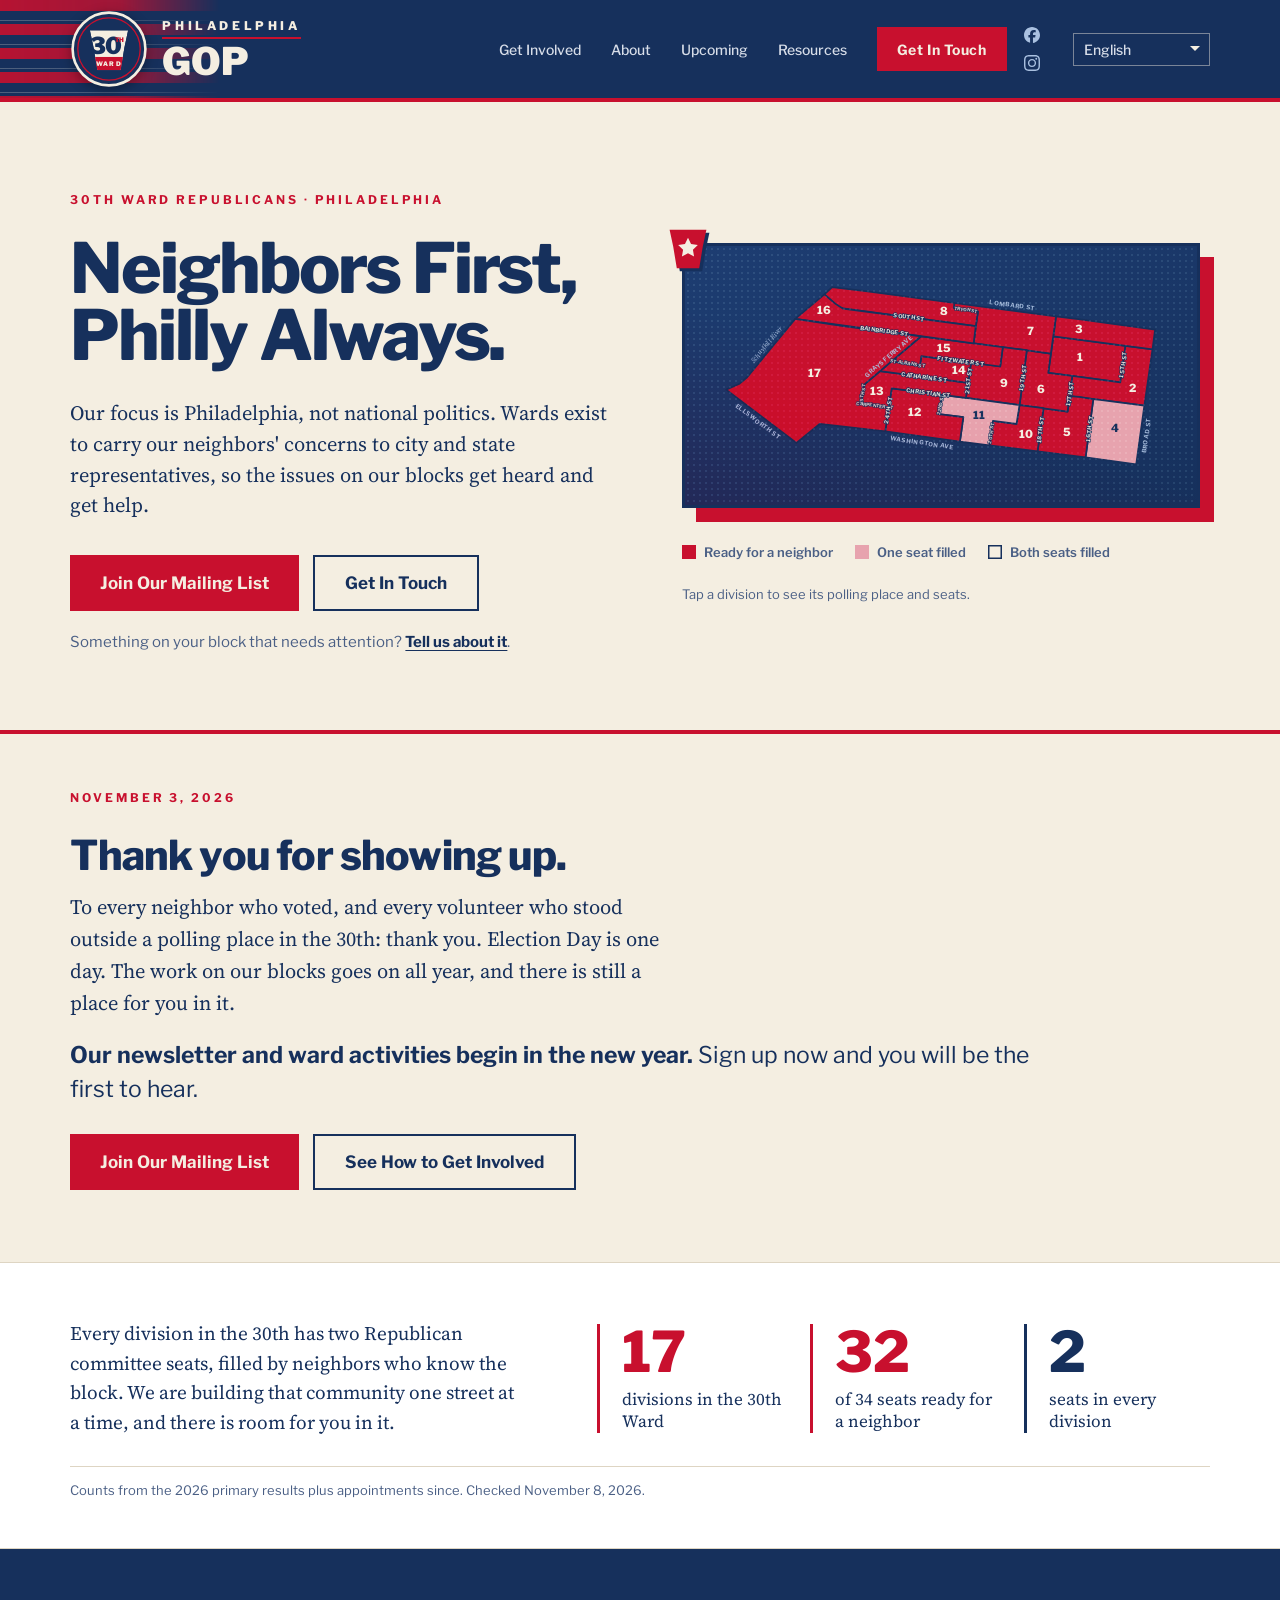
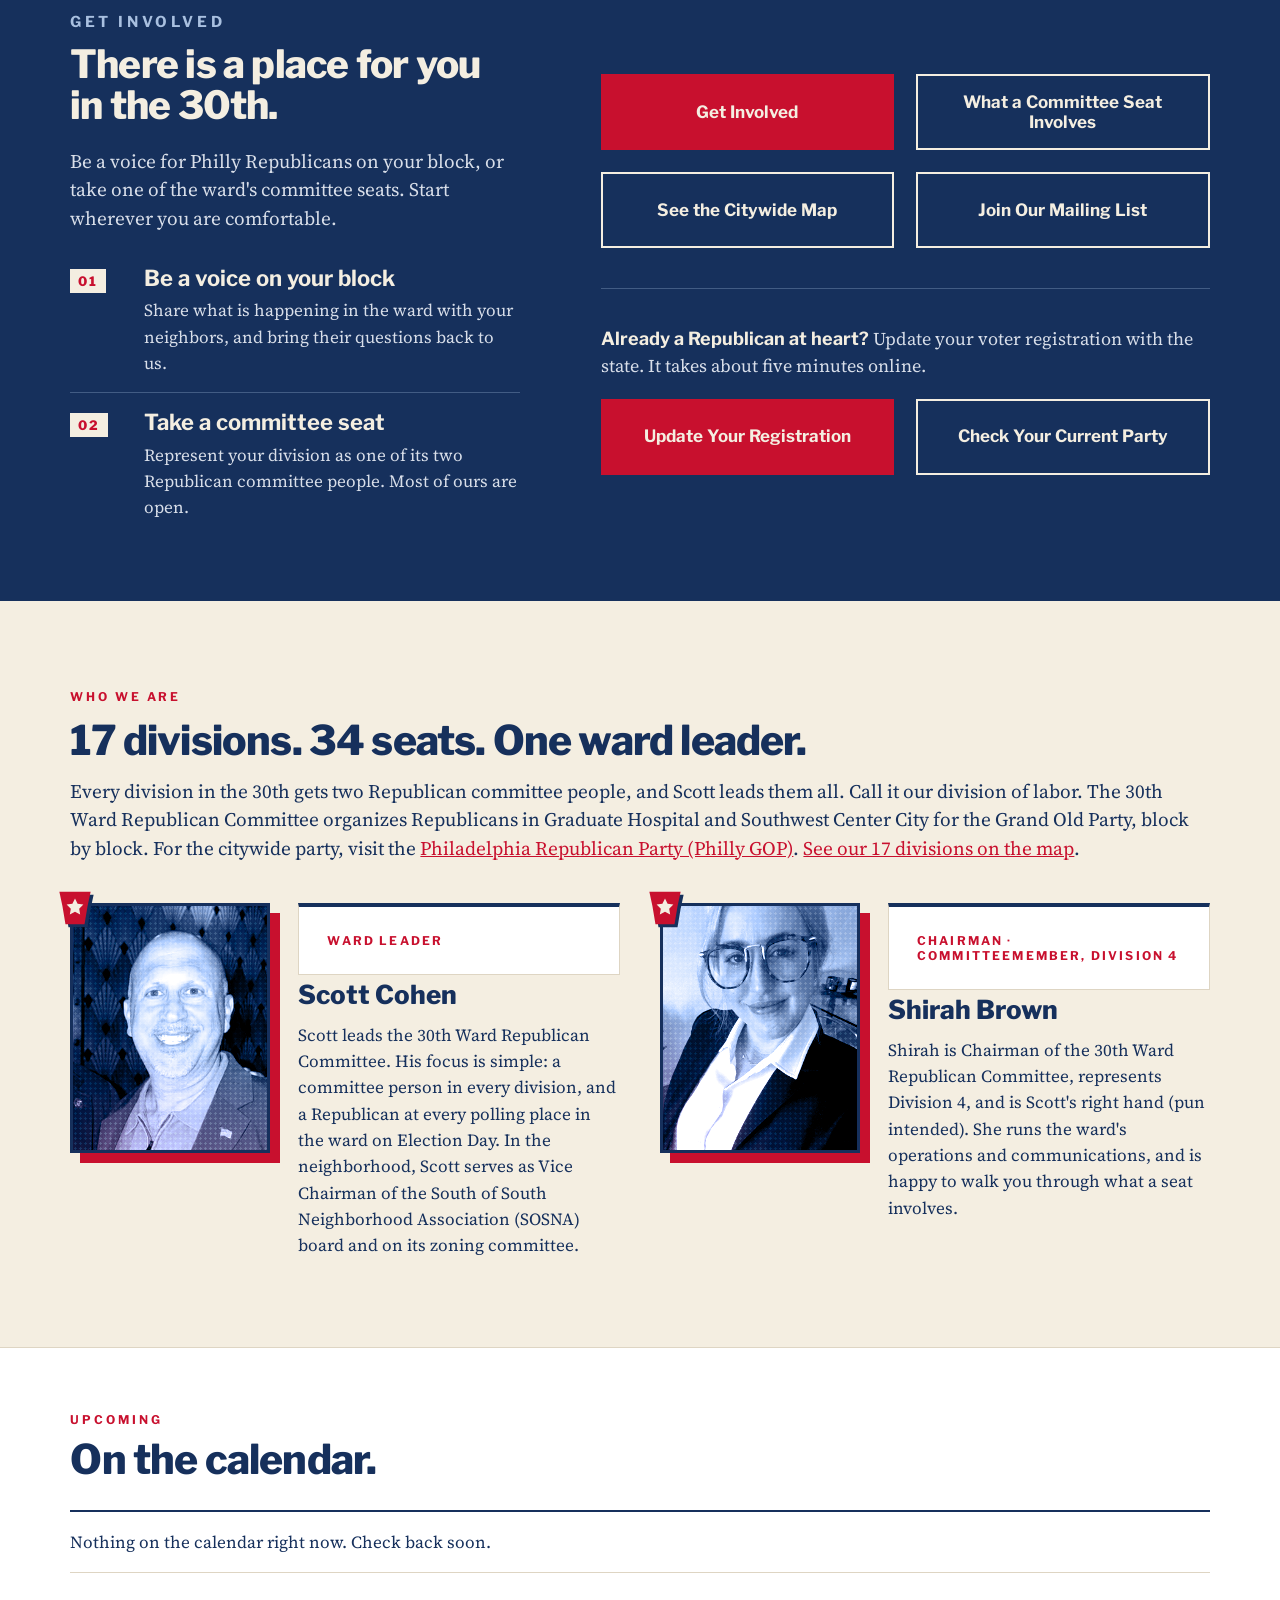
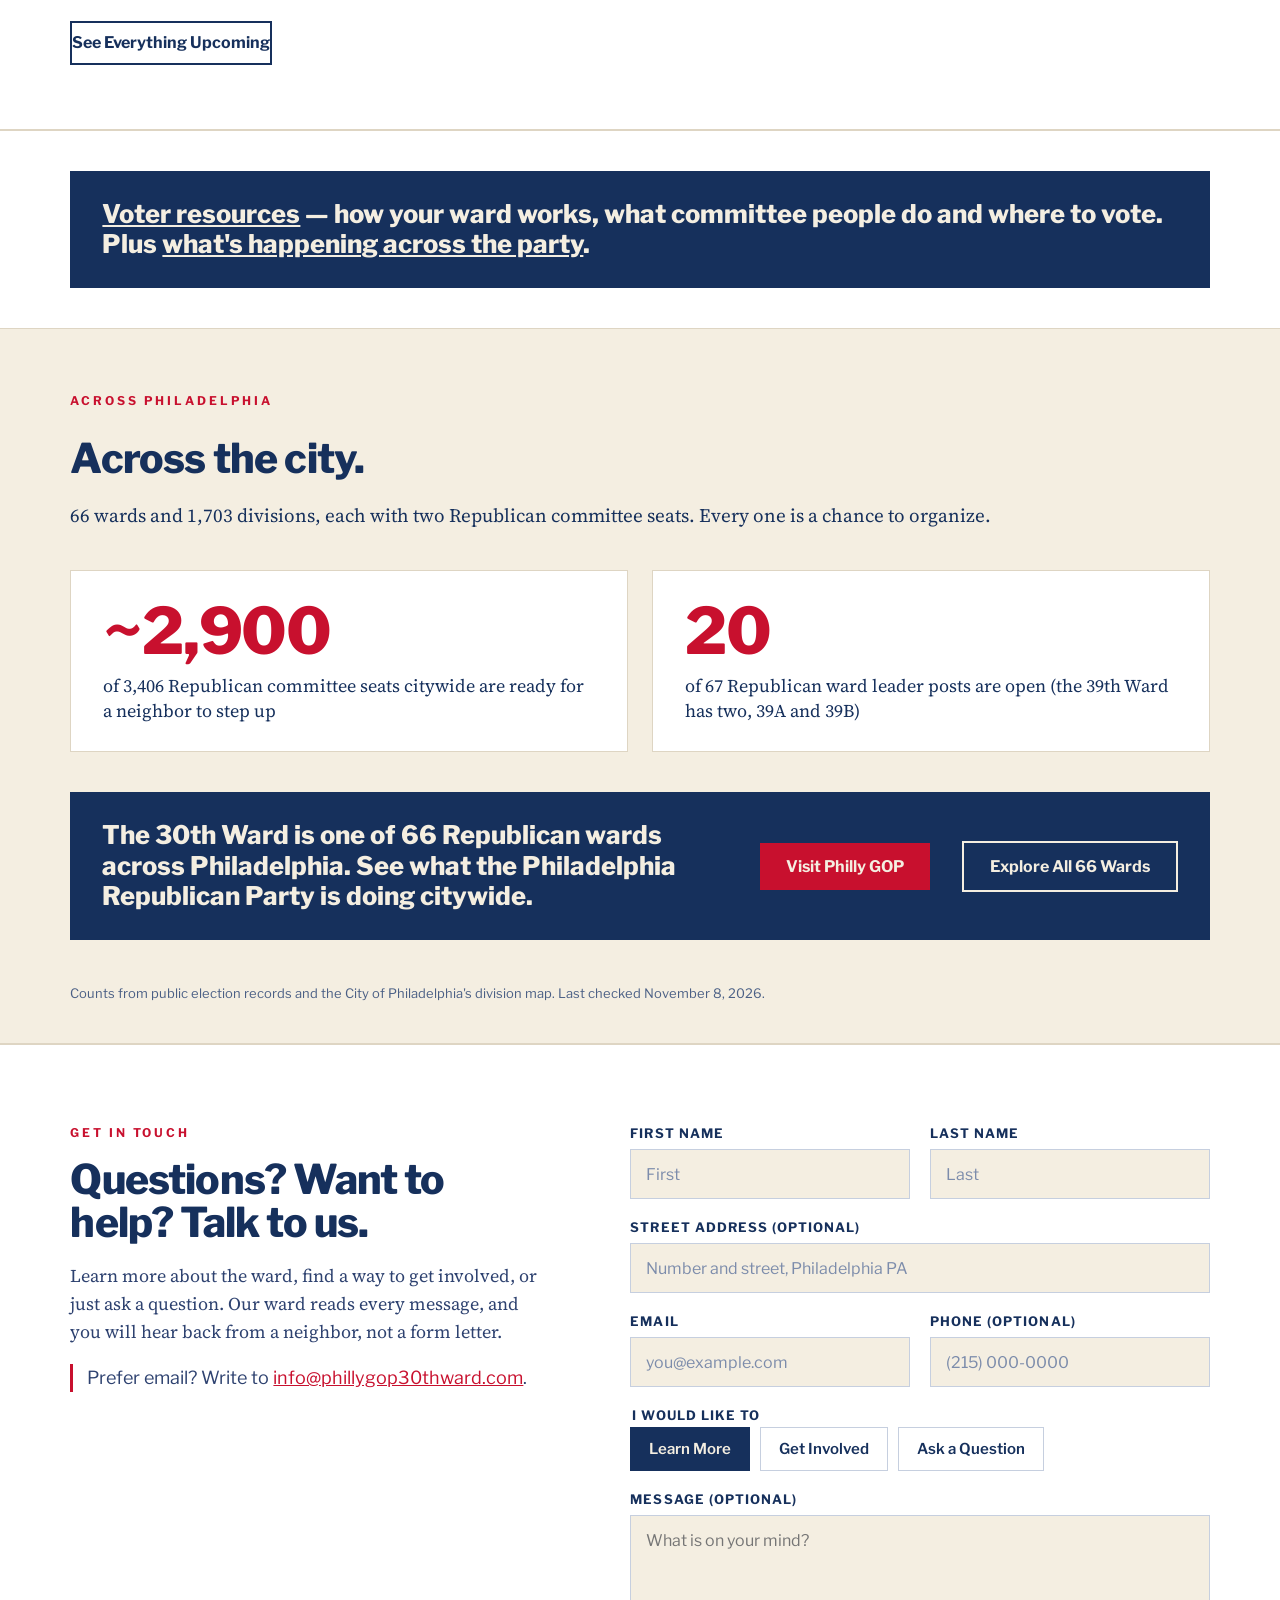
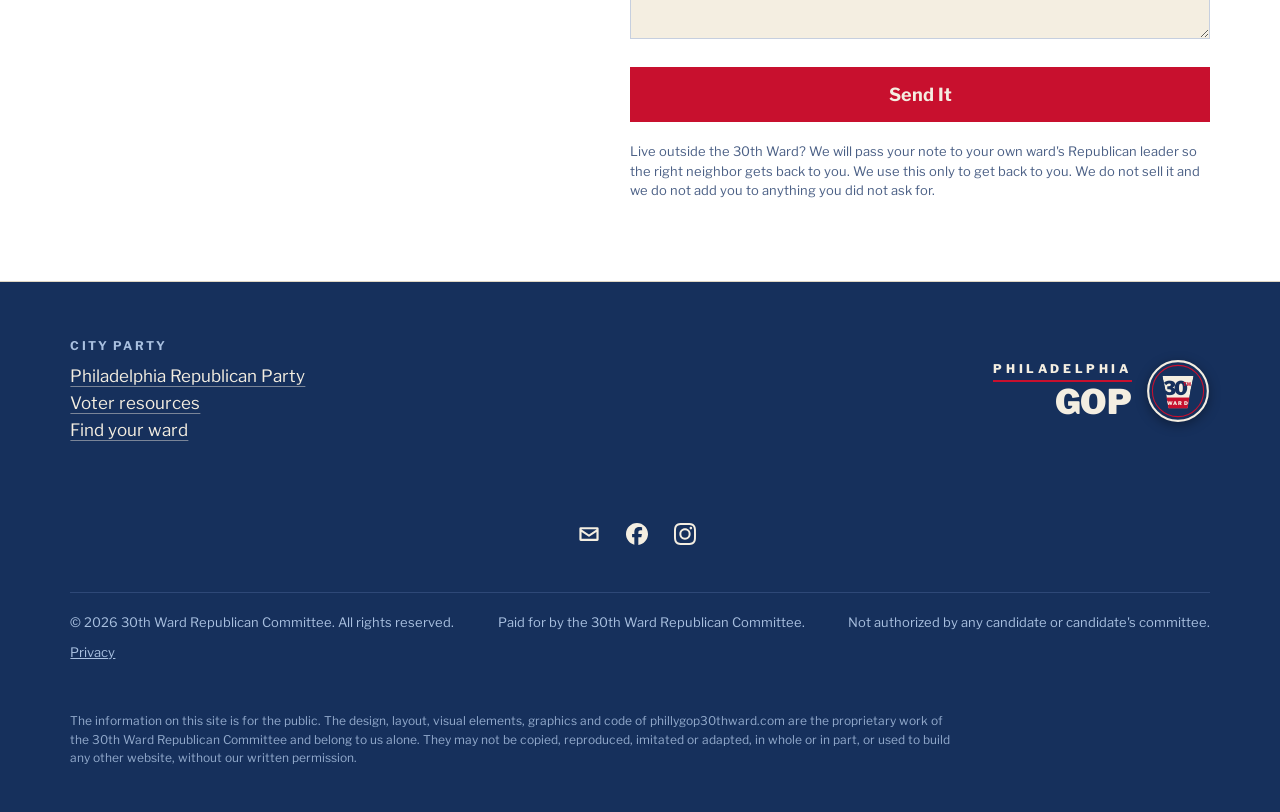
==== index.html @ b0cbfa51 "Rename Calendar to Upcoming; credit and link each event's host Co-Authored-By: Claude Opus 5.5 <nore" ====
<!doctype html>
<!--
  phillygop30thward.com
  © 2026 30th Ward Republican Committee. All rights reserved.
  The design, layout, visual elements, graphics and code of this website are proprietary.
  No license is granted to copy, reproduce, imitate, adapt or reuse them, in whole or in part, without written permission.
-->
<html lang="en">
<head>
<!-- w30 layout fvszx -->
<meta charset="utf-8">
<meta name="copyright" content="© 2026 30th Ward Republican Committee. Design, layout, visual elements and code are proprietary. All rights reserved.">
<meta name="viewport" content="width=device-width, initial-scale=1">
<title>Philly GOP 30th Ward Republicans · Philadelphia</title>
<meta name="description" content="Philly GOP 30th Ward Republicans in Graduate Hospital and Southwest Center City. Meet ward leader Scott Cohen, find your polling place, and get involved.">
<meta name="keywords" content="Philly GOP, Philadelphia GOP, 30th Ward Republicans, 30th Ward GOP, Philadelphia Republican Party, Republican City Committee, Philadelphia Republicans, Pennsylvania Republicans, Grand Old Party, Republican committeeperson, Republican ward leader, Graduate Hospital, Southwest Center City, Center City Philadelphia, South Philadelphia">
<meta property="og:type" content="website">
<meta property="og:site_name" content="30th Ward Philadelphia GOP">
<meta property="og:title" content="Philly GOP 30th Ward Republicans · Philadelphia">
<meta property="og:description" content="Philly GOP 30th Ward Republicans in Graduate Hospital and Southwest Center City. Meet ward leader Scott Cohen, find your polling place, and get involved.">
<link rel="canonical" href="https://phillygop30thward.com/">
  <meta property="og:url" content="https://phillygop30thward.com/">
<meta property="og:image" content="https://phillygop30thward.com/img/share.jpg">
<meta property="og:image:width" content="1200">
<meta property="og:image:height" content="630">
<meta property="og:image:alt" content="30th Ward Philadelphia GOP. Neighbors first. Philly always.">
<meta name="twitter:card" content="summary_large_image">
<meta name="twitter:image" content="https://phillygop30thward.com/img/share.jpg">
<link rel="icon" href="favicon.svg" type="image/svg+xml">
<link rel="preconnect" href="https://fonts.googleapis.com">
<link rel="preconnect" href="https://fonts.gstatic.com" crossorigin>
<link rel="stylesheet" href="https://fonts.googleapis.com/css2?family=Libre+Franklin:wght@400;500;600;700;800&family=Source+Serif+4:opsz,wght@8..60,400;8..60,600&display=swap">
<!--
  PLACEHOLDERS — search this file for "[" and replace each before going live:
    Seat counts and ward leader vacancies fill in from data/*.json (updated daily)
    Meetings: footer says "Coming soon"; add dates to data/events.json
    Paid-for line: confirm the committee name with Scott before relying on it
    Calendar: edit data/events.json
  FORM: sends through FormSubmit to info@phillygop30thward.com.
-->
<link rel="stylesheet" href="style.css?v=20261108g">
<script type="application/ld+json">{"@context": "https://schema.org", "@type": "WebPage", "url": "https://phillygop30thward.com/", "name": "Philly GOP 30th Ward Republicans · Philadelphia", "primaryImageOfPage": {"@type": "ImageObject", "url": "https://phillygop30thward.com/img/logo-square.jpg", "width": 1200, "height": 1200}}</script>
<script type="application/ld+json">{"@context": "https://schema.org", "identifier": "w30-r7kzx", "@type": "Organization", "name": "30th Ward Republican Committee", "alternateName": ["Philly GOP 30th Ward", "30th Ward Republicans", "30th Ward GOP", "Philadelphia 30th Ward Republicans"], "url": "https://phillygop30thward.com/", "logo": "https://phillygop30thward.com/img/sig-badge.png", "image": ["https://phillygop30thward.com/img/logo-square.jpg", "https://phillygop30thward.com/img/share.jpg"], "description": "The Republican Party's local ward committee for Philadelphia's 30th Ward, covering Graduate Hospital and Southwest Center City.", "email": "info@phillygop30thward.com", "areaServed": {"@type": "Place", "name": "30th Ward, Philadelphia, PA (Graduate Hospital and Southwest Center City)"}, "member": [{"@type": "Person", "name": "Scott Cohen", "jobTitle": "Ward Leader"}, {"@type": "Person", "name": "Shirah M. Brown", "jobTitle": "Chairman, 30th Ward Republican Committee"}]}</script>
</head>
<body data-rv="w9rtp">
<a class="skip" href="#start">Skip to contact</a>

<header>
  <div class="wrap">
    <a class="brand" href="index.html" aria-label="30th Ward Philadelphia GOP, home">
      <svg class="mark" width="78" height="78" viewBox="0 0 120 120" aria-hidden="true"><circle cx="60" cy="60" r="56" fill="#16305C" stroke="#F4EEE1" stroke-width="4"/><circle cx="60" cy="60" r="48" fill="none" stroke="#C8102E" stroke-width="2"/><g transform="translate(28 30) scale(.64)"><defs><clipPath id="ks1"><path d="M4 2h92l-9 42-9 54H22l-9-54z"/></clipPath></defs><g clip-path="url(#ks1)"><path d="M4 2h92l-9 42-9 54H22l-9-54z" fill="#F4EEE1"/><rect x="0" y="66" width="100" height="34" fill="#C8102E"/></g><text x="41" y="58" text-anchor="middle" font-family="Libre Franklin, Arial, sans-serif" font-size="56" font-weight="900" letter-spacing="-4" fill="#16305C">30</text><text x="76" y="31" text-anchor="middle" font-family="Libre Franklin, Arial, sans-serif" font-size="15" font-weight="900" fill="#C8102E">TH</text><text x="50" y="87" text-anchor="middle" font-family="Libre Franklin, Arial, sans-serif" font-size="15" font-weight="900" letter-spacing="3" fill="#F4EEE1">WARD</text></g></svg>
      <span class="wm"><small>PHILADELPHIA</small><b>GOP</b></span>
    </a>
    <nav aria-label="Main">
      <a class="nl" href="#involved">Get Involved</a>
      <a class="nl" href="#about">About</a>
      <a class="nl" href="calendar.html">Upcoming</a>
      <a class="nl" href="voting.html">Resources</a>
      <a class="btn btn-red" href="#start">Get In Touch</a>
      <span class="hd-social"><a class="so" href="https://www.facebook.com/PhillyGOP30thWard" target="_blank" rel="noopener" aria-label="Facebook"><svg viewBox="100 100 500 500" width="16" height="16" aria-hidden="true"><path fill="currentColor" d="M600 350C600 211.92 488.07 100 350 100C211.92 100 100 211.92 100 350C100 467.24 180.71 565.62 289.60 592.63L289.60 426.39L238.05 426.39L238.05 350L289.60 350L289.60 317.08C289.60 231.98 328.11 192.55 411.65 192.55C427.49 192.55 454.82 195.65 466 198.76L466 268.01C460.10 267.39 449.85 267.08 437.11 267.08C396.12 267.08 380.28 282.60 380.28 322.98L380.28 350L461.94 350L447.91 426.39L380.28 426.39L380.28 598.16C504.07 583.21 600 477.81 600 350"/></svg></a><a class="so" href="https://www.instagram.com/phillygop30thward" target="_blank" rel="noopener" aria-label="Instagram"><svg viewBox="2.5 2.5 1000 1000" width="16" height="16" aria-hidden="true"><path fill="currentColor" d="M295.42,6c-53.2,2.51-89.53,11-121.29,23.48-32.87,12.81-60.73,30-88.45,57.82S40.89,143,28.17,175.92c-12.31,31.83-20.65,68.19-23,121.42S2.3,367.68,2.56,503.46,3.42,656.26,6,709.6c2.54,53.19,11,89.51,23.48,121.28,12.83,32.87,30,60.72,57.83,88.45S143,964.09,176,976.83c31.8,12.29,68.17,20.67,121.39,23s70.35,2.87,206.09,2.61,152.83-.86,206.16-3.39S799.1,988,830.88,975.58c32.87-12.86,60.74-30,88.45-57.84S964.1,862,976.81,829.06c12.32-31.8,20.69-68.17,23-121.35,2.33-53.37,2.88-70.41,2.62-206.17s-.87-152.78-3.4-206.1-11-89.53-23.47-121.32c-12.85-32.87-30-60.7-57.82-88.45S862,40.87,829.07,28.19c-31.82-12.31-68.17-20.7-121.39-23S637.33,2.3,501.54,2.56,348.75,3.4,295.42,6m5.84,903.88c-48.75-2.12-75.22-10.22-92.86-17-23.36-9-40-19.88-57.58-37.29s-28.38-34.11-37.5-57.42c-6.85-17.64-15.1-44.08-17.38-92.83-2.48-52.69-3-68.51-3.29-202s.22-149.29,2.53-202c2.08-48.71,10.23-75.21,17-92.84,9-23.39,19.84-40,37.29-57.57s34.1-28.39,57.43-37.51c17.62-6.88,44.06-15.06,92.79-17.38,52.73-2.5,68.53-3,202-3.29s149.31.21,202.06,2.53c48.71,2.12,75.22,10.19,92.83,17,23.37,9,40,19.81,57.57,37.29s28.4,34.07,37.52,57.45c6.89,17.57,15.07,44,17.37,92.76,2.51,52.73,3.08,68.54,3.32,202s-.23,149.31-2.54,202c-2.13,48.75-10.21,75.23-17,92.89-9,23.35-19.85,40-37.31,57.56s-34.09,28.38-57.43,37.5c-17.6,6.87-44.07,15.07-92.76,17.39-52.73,2.48-68.53,3-202.05,3.29s-149.27-.25-202-2.53m407.6-674.61a60,60,0,1,0,59.88-60.1,60,60,0,0,0-59.88,60.1M245.77,503c.28,141.8,115.44,256.49,257.21,256.22S759.52,643.8,759.25,502,643.79,245.48,502,245.76,245.5,361.22,245.77,503m90.06-.18a166.67,166.67,0,1,1,167,166.34,166.65,166.65,0,0,1-167-166.34"/></svg></a></span>
      <button class="menu-btn" type="button" aria-expanded="false" aria-controls="m-panel"><span></span><span></span><span></span><b class="sr-only">Menu</b></button>
    </nav>
  </div>
  <div class="m-panel" id="m-panel" hidden><a href="#involved">Get Involved</a><a href="#about">About</a><a href="calendar.html">Upcoming</a><a href="voting.html">Resources</a><a href="block-issue.html">Report a Block Issue</a><a href="join.html">Join Our Mailing List</a><a href="https://www.facebook.com/PhillyGOP30thWard" target="_blank" rel="noopener">Facebook</a><a href="https://www.instagram.com/phillygop30thward" target="_blank" rel="noopener">Instagram</a></div>
</header>

<main id="top">
  <section class="hero">
    <div class="wrap">
      <div class="hero-copy">
        <p class="eyebrow">30th Ward Republicans · Philadelphia</p>
        <h1>Neighbors First, Philly Always.</h1>
        <p class="lede serif">Our focus is Philadelphia, not national politics. Wards exist to carry our neighbors' concerns to city and state representatives, so the issues on our blocks get heard and get help.</p>
        <div class="ctas">
          <a class="btn btn-red" href="join.html">Join Our Mailing List</a>
          <a class="btn btn-line" href="#start">Get In Touch</a>
        </div>
        <p class="hero-issue">Something on your block that needs attention? <a href="block-issue.html">Tell us about it</a>.</p>
      </div>
      <figure class="ward-map" aria-label="Map of the 30th Ward's 17 divisions, shaded by filled committee seats">
        <div class="map-frame"><span class="tag" aria-hidden="true"><svg viewBox="0 0 100 100" width="40" height="40"><path d="M4 2h92l-9 42-9 54H22l-9-54z" fill="#C8102E"/><path d="M50 22l7.6 15.4 17 2.5-12.3 12 2.9 16.9L50 60.8l-15.2 8 2.9-16.9-12.3-12 17-2.5z" fill="#F4EEE1"/></svg></span><svg viewBox="-12 -12 1024 437" role="img">
          <g class="dv f0" data-div="1"><title>Division 1</title><path d="M819,122L931,137L919,222L751,200L763,115L819,122Z"/><text x="826" y="166">1</text></g>
          <g class="dv f0" data-div="2"><title>Division 2</title><path d="M988,144L994,145L975,276L801,254L807,207L919,222L931,137L988,144Z"/><text x="947" y="238">2</text></g>
          <g class="dv f0" data-div="3"><title>Division 3</title><path d="M826,75L1000,99L994,145L763,115L769,68L826,75Z"/><text x="822" y="99">3</text></g>
          <g class="dv f1" data-div="4"><title>Division 4</title><path d="M872,263L975,276L956,413L838,397L856,261L872,263Z"/><text x="907" y="330">4</text></g>
          <g class="dv f0" data-div="5"><title>Division 5</title><path d="M823,256L856,261L838,397L726,383L740,282L796,290L801,254L823,256Z"/><text x="794" y="341">5</text></g>
          <g class="dv f0" data-div="6"><title>Division 6</title><path d="M757,155L751,200L807,207L796,290L684,275L701,147L757,155Z"/><text x="735" y="239">6</text></g>
          <g class="dv f0" data-div="7"><title>Division 7</title><path d="M561,41L769,68L757,155L577,131L587,57L531,49L532,37L561,41Z"/><text x="709" y="104">7</text></g>
          <g class="dv f0" data-div="8"><title>Division 8</title><path d="M330,10L532,37L531,49L587,57L582,91L264,48L229,17L247,0L330,10Z"/><text x="508" y="57">8</text></g>
          <g class="dv f0" data-div="9"><title>Division 9</title><path d="M701,147L684,275L559,258L571,176L639,185L645,140L701,147Z"/><text x="647" y="227">9</text></g>
          <g class="dv f0" data-div="10"><title>Division 10</title><path d="M740,282L726,383L614,369L622,312L677,319L684,275L740,282Z"/><text x="698" y="346">10</text></g>
          <g class="dv f1" data-div="11"><title>Division 11</title><path d="M559,258L684,275L677,319L622,312L614,369L545,360L553,303L496,296L500,273L503,251L559,258Z"/><text x="589" y="300">11</text></g>
          <g class="dv f0" data-div="12"><title>Division 12</title><path d="M444,243L503,251L496,296L553,303L545,360L371,336L386,236L444,243Z"/><text x="438" y="294">12</text></g>
          <g class="dv f0" data-div="13"><title>Division 13</title><path d="M391,200L564,223L559,258L386,236L379,280L315,272L321,228L359,196L391,200Z"/><text x="352" y="244">13</text></g>
          <g class="dv f0" data-div="14"><title>Division 14</title><path d="M571,176L564,223L359,196L396,163L394,174L452,183L455,161L571,176Z"/><text x="542" y="196">14</text></g>
          <g class="dv f0" data-div="15"><title>Division 15</title><path d="M452,183L394,174L396,163L454,115L645,140L639,185L455,161L452,183Z"/><text x="509" y="145">15</text></g>
          <g class="dv f0" data-div="16"><title>Division 16</title><path d="M255,39L272,50L582,91L577,131L161,74L229,17L255,39Z"/><text x="229" y="55">16</text></g>
          <g class="dv f0" data-div="17"><title>Division 17</title><path d="M273,91L454,115L321,228L315,272L379,280L371,336L218,319L164,363L0,239L30,226L49,210L161,74L273,91Z"/><text x="207" y="202">17</text></g>
          <g class="st-labels" aria-hidden="true"><text class="st minor num" x="318" y="250" transform="rotate(-82.2 318 250)">25th St</text><text class="st minor" x="347" y="276" transform="rotate(7.1 347 276)">Carpenter St</text><text class="st minor" x="423" y="178" transform="rotate(8.8 423 178)">St Albans St</text><text class="st minor num" x="500" y="274" transform="rotate(-81.2 500 274)">22nd St</text><text class="st minor" x="559" y="53" transform="rotate(8.1 559 53)">Tryon St</text><text class="st minor num" x="618" y="340" transform="rotate(-82.0 618 340)">20th St</text><text class="st outer riv" x="94" y="133" transform="rotate(-50.5 94 133)">Schuylkill River</text><text class="st outer" x="378" y="161" transform="rotate(-40.4 378 161)">Grays Ferry Ave</text><text class="st outer" x="456" y="362" transform="rotate(7.9 456 362)">Washington Ave</text><text class="st outer" x="667" y="41" transform="rotate(7.4 667 41)">Lombard St</text><text class="st outer" x="74" y="312" transform="rotate(37.1 74 312)">Ellsworth St</text><text class="st outer" x="979" y="346" transform="rotate(-82.1 979 346)">Broad St</text><text class="st" x="369" y="102" transform="rotate(7.8 369 102)">Bainbridge St</text><text class="st num" x="378" y="286" transform="rotate(-81.5 378 286)">24th St</text><text class="st" x="427" y="70" transform="rotate(7.5 427 70)">South St</text><text class="st" x="462" y="210" transform="rotate(7.5 462 210)">Catharine St</text><text class="st" x="472" y="247" transform="rotate(7.2 472 247)">Christian St</text><text class="st" x="547" y="173" transform="rotate(7.4 547 173)">Fitzwater St</text><text class="st num" x="565" y="217" transform="rotate(-81.7 565 217)">21st St</text><text class="st num" x="692" y="211" transform="rotate(-82.4 692 211)">19th St</text><text class="st num" x="733" y="332" transform="rotate(-82.1 733 332)">18th St</text><text class="st num" x="802" y="248" transform="rotate(-82.5 802 248)">17th St</text><text class="st num" x="847" y="329" transform="rotate(-82.5 847 329)">16th St</text><text class="st num" x="925" y="180" transform="rotate(-82.0 925 180)">15th St</text></g>
        </svg></div>
        <figcaption>
          <span><i class="k f0"></i>Ready for a neighbor</span>
          <span><i class="k f1"></i>One seat filled</span>
          <span><i class="k f2"></i>Both seats filled</span>
        </figcaption>
        <div class="dv-panel" id="dv-panel" hidden aria-live="polite">
          <p class="dv-hint">Division</p>
          <h3 id="dv-title"></h3>
          <p id="dv-house"></p>
          <p id="dv-poll"></p>
          <p id="dv-seats"></p>
          <div class="dv-btns"><a class="btn btn-red" id="dv-contact" href="#start">Get In Touch</a><a class="btn btn-line" id="dv-pollink" href="voting.html#polls">Polling Place</a></div>
        </div>
        <p class="dv-tip">Tap a division to see its polling place and seats.</p>
    </div>
  </section>

  <section class="thanks" id="thank-you" aria-label="Thank you">
    <div class="wrap">
      <p class="eyebrow">November 3, 2026</p>
      <h2 class="big">Thank you for showing up.</h2>
      <p class="serif thanks-copy">To every neighbor who voted, and every volunteer who stood outside a polling place in the 30th: thank you. Election Day is one day. The work on our blocks goes on all year, and there is still a place for you in it.</p>
      <p class="thanks-next"><b>Our newsletter and ward activities begin in the new year.</b> Sign up now and you will be the first to hear.</p>
      <p class="ctas"><a class="btn btn-red" href="join.html">Join Our Mailing List</a><a class="btn btn-line" href="#involved">See How to Get Involved</a></p>
    </div>
  </section>

  <section class="stand" aria-label="Where the ward stands">
    <div class="wrap">
      <p class="serif stand-copy">Every division in the 30th has two Republican committee seats, filled by neighbors who know the block. We are building that community one street at a time, and there is room for you in it.</p>
      <div class="stand-stats">
        <div class="stat"><b id="w-divs">17</b> <span>divisions in the 30th Ward</span></div>
        <div class="stat"><b id="w-open">32</b> <span>of <span id="w-seats">34</span> seats ready for a neighbor</span></div>
        <div class="stat"><b class="n">2</b> <span>seats in every division</span></div>
      </div>
      <p class="asof" id="w-asof">Counts from the 2026 primary results plus appointments since.</p>
    </div>
  </section>

  <section class="job involved" id="involved">
    <div class="wrap">
      <div class="inv-left">
        <p class="eyebrow">Get Involved</p>
        <h2 class="big">There is a place for you<br> in the 30th.</h2>
        <p class="serif job-lede">Be a voice for Philly Republicans on your block, or take one of the ward's committee seats. Start wherever you are comfortable.</p>
        <div class="three ways">
        <div>
          <span class="num">01</span>
          <h3>Be a voice on your block</h3>
          <p>Share what is happening in the ward with your neighbors, and bring their questions back to us.</p>
        </div>
        <div>
          <span class="num">02</span>
          <h3>Take a committee seat</h3>
          <p>Represent your division as one of its two Republican committee people. Most of ours are open.</p>
        </div>
      </div>
      </div>
      <div class="inv-right">
        <p class="ctas"><a class="btn btn-red" href="#start">Get Involved</a><a class="btn btn-line-light" href="committee-seat.html">What a Committee Seat Involves</a><a class="btn btn-line-light" href="wards.html">See the Citywide Map</a><a class="btn btn-line-light" href="join.html">Join Our Mailing List</a></p>
        <div class="switch">
          <p><b>Already a Republican at heart?</b> Update your voter registration with the state. It takes about five minutes online.</p>
          <p class="switch-links"><a class="btn btn-red" href="https://www.pavoterservices.pa.gov/Pages/VoterRegistrationApplication.aspx" target="_blank" rel="noopener">Update Your Registration</a><a class="btn btn-line-light" href="https://www.pavoterservices.pa.gov/pages/voterregistrationstatus.aspx" target="_blank" rel="noopener">Check Your Current Party</a></p>
        </div>
      </div>
    </div>
  </section>

  <section class="about" id="about">
    <div class="wrap">
      <div>
        <p class="eyebrow">Who we are</p>
        <h2 class="big">17 divisions. 34 seats. One ward leader.</h2>
        <p class="serif about-lede about-wide">Every division in the 30th gets two Republican committee people, and Scott leads them all. Call it our division of labor. The 30th Ward Republican Committee organizes Republicans in Graduate Hospital and Southwest Center City for the Grand Old Party, block by block. For the citywide party, visit the <a href="https://phillygop.com/" target="_blank" rel="noopener">Philadelphia Republican Party (Philly GOP)</a>. <a href="division-map.html">See our 17 divisions on the map</a>.</p>
      </div>
      <div class="people">
        <div class="person">
          <div class="portrait"><span class="tag" aria-hidden="true"><svg viewBox="0 0 100 100" width="34" height="34"><path d="M4 2h92l-9 42-9 54H22l-9-54z" fill="#C8102E"/><path d="M50 22l7.6 15.4 17 2.5-12.3 12 2.9 16.9L50 60.8l-15.2 8 2.9-16.9-12.3-12 17-2.5z" fill="#F4EEE1"/></svg></span><span class="ph"><img src="img/scott-cohen.jpg?v=3" alt="Scott Cohen, 30th Ward Republican ward leader, Philadelphia" width="640" height="800" loading="lazy"></span></div>
          <div>
            <p class="role">Ward Leader</p>
            <h3>Scott Cohen</h3>
            <p class="bio">Scott leads the 30th Ward Republican Committee. His focus is simple: a committee person in every division, and a Republican at every polling place in the ward on Election Day. In the neighborhood, Scott serves as Vice Chairman of the South of South Neighborhood Association (SOSNA) board and on its zoning committee.</p>
          </div>
        </div>
        <div class="person">
          <div class="portrait"><span class="tag" aria-hidden="true"><svg viewBox="0 0 100 100" width="34" height="34"><path d="M4 2h92l-9 42-9 54H22l-9-54z" fill="#C8102E"/><path d="M50 22l7.6 15.4 17 2.5-12.3 12 2.9 16.9L50 60.8l-15.2 8 2.9-16.9-12.3-12 17-2.5z" fill="#F4EEE1"/></svg></span><span class="ph"><img src="img/shirah-brown.jpg?v=4" alt="Shirah Brown, Chairman of the 30th Ward Republican Committee, Philadelphia" width="640" height="800" loading="lazy"></span></div>
          <div>
            <p class="role">Chairman · Committeemember, Division 4</p>
            <h3>Shirah Brown</h3>
            <p class="bio">Shirah is Chairman of the 30th Ward Republican Committee, represents Division 4, and is Scott's right hand (pun intended). She runs the ward's operations and communications, and is happy to walk you through what a seat involves.</p>
          </div>
        </div>
      </div>
    </div>
  </section>


  <section class="sec band" id="coming-up">
    <div class="wrap">
      <div>
        <p class="eyebrow">Upcoming</p>
        <h2 class="big">On the calendar.</h2>
      </div>
      <ol class="events" data-limit="3"></ol>
      <p class="cal-more-link"><a class="btn btn-line" href="calendar.html">See Everything Upcoming</a></p>
    </div>
  </section>

  <section class="sec band support-strip">
    <div class="wrap">
      <div class="callout">
        <p><a href="voting.html" style="color:var(--cream);text-decoration:underline">Voter resources</a> — how your ward works, what committee people do and where to vote. Plus <a href="calendar.html" style="color:var(--cream);text-decoration:underline">what's happening across the party</a>.</p>
      </div>
    </div>
  </section>

  <section class="city" id="city">
    <div class="wrap">
      <div class="city-head">
        <p class="eyebrow">Across Philadelphia</p>
        <h2 class="big">Across the city.</h2>
        <p class="serif city-lede">66 wards and 1,703 divisions, each with two Republican committee seats. Every one is a chance to organize.</p>
      </div>
      <div class="city-stats">
        <div class="cstat"><b id="c-open">~2,900</b><span>of <span id="c-seats">3,406</span> Republican committee seats citywide are ready for a neighbor to step up</span></div>
        <div class="cstat"><b id="l-vac">20</b><span>of <span id="l-total">67</span> Republican ward leader posts are open (the 39th Ward has two, 39A and 39B)</span></div>
      </div>
      <div class="callout gop">
        <p>The 30th Ward is one of 66 Republican wards across Philadelphia. See what the Philadelphia Republican Party is doing citywide.</p>
        <a class="btn btn-red" href="https://phillygop.com/" target="_blank" rel="noopener" style="padding:14px 26px;font-size:16px">Visit Philly GOP</a>
        <a class="btn btn-line-light" href="wards.html" style="padding:14px 26px;font-size:16px">Explore All 66 Wards</a>
      </div>
      <p class="asof" id="c-asof">Counts from public election records and the City of Philadelphia's division map. Checked daily.</p>
    </div>
  </section>


  <section class="start" id="start">
    <div class="wrap">
      <div class="start-head">
        <p class="eyebrow">Get In Touch</p>
        <h2>Questions? Want to help? Talk to us.</h2>
        <p>Learn more about the ward, find a way to get involved, or just ask a question. Our ward reads every message, and you will hear back from a neighbor, not a form letter.</p>
        <p class="lookup">Prefer email? Write to <a href="mailto:info@phillygop30thward.com">info@phillygop30thward.com</a>.</p>
      </div>

      <!-- FormSubmit sends to info@ (which forwards to Outlook). The first message triggers a one-time activation email. -->
      <form id="signup" data-endpoint="https://formsubmit.co/ajax/info@phillygop30thward.com" novalidate>
        <div class="row">
          <label>First name<input type="text" name="first_name" placeholder="First" autocomplete="given-name" required></label>
          <label>Last name<input type="text" name="last_name" placeholder="Last" autocomplete="family-name" required></label>
        </div>
        <label>Street address (optional)<input type="text" name="address" placeholder="Number and street, Philadelphia PA" autocomplete="street-address"></label>
        <div class="row">
          <label>Email<input type="email" name="email" placeholder="you@example.com" autocomplete="email" required></label>
          <label>Phone (optional)<input type="tel" name="phone" placeholder="(215) 000-0000" autocomplete="tel"></label>
        </div>
        <fieldset>
          <legend class="legend">I would like to</legend>
          <div class="chips">
            <label class="chip"><input type="radio" name="interest" value="Learn more" checked><span>Learn More</span></label>
            <label class="chip"><input type="radio" name="interest" value="Get involved"><span>Get Involved</span></label>
            <label class="chip"><input type="radio" name="interest" value="Ask a question"><span>Ask a Question</span></label>
          </div>
        </fieldset>
        <label>Message (optional)<textarea name="message" rows="4" placeholder="What is on your mind?"></textarea></label>
        <input class="hp" type="text" name="_honey" tabindex="-1" autocomplete="off" aria-hidden="true">
        <input type="hidden" name="_subject" value="Get in Touch: phillygop30thward.com">
        <input type="hidden" name="_template" value="table">
        <input type="hidden" name="_captcha" value="false">
        <button class="btn btn-red" type="submit">Send It</button>
        <div class="status" id="status" role="status" aria-live="polite"></div>
        <p class="fine">Live outside the 30th Ward? We will pass your note to your own ward's Republican leader so the right neighbor gets back to you. We use this only to get back to you. We do not sell it and we do not add you to anything you did not ask for.</p>
      </form>
    </div>
  </section>

</main>

<footer id="meetings">
  <div class="wrap">
    <div class="ft">
      <a class="ft-brand" href="index.html" aria-label="30th Ward Philadelphia GOP, home">
        <svg class="mark" width="78" height="78" viewBox="0 0 120 120" aria-hidden="true"><circle cx="60" cy="60" r="56" fill="#16305C" stroke="#F4EEE1" stroke-width="4"/><circle cx="60" cy="60" r="48" fill="none" stroke="#C8102E" stroke-width="2"/><g transform="translate(28 30) scale(.64)"><defs><clipPath id="ks2"><path d="M4 2h92l-9 42-9 54H22l-9-54z"/></clipPath></defs><g clip-path="url(#ks2)"><path d="M4 2h92l-9 42-9 54H22l-9-54z" fill="#F4EEE1"/><rect x="0" y="66" width="100" height="34" fill="#C8102E"/></g><text x="41" y="58" text-anchor="middle" font-family="Libre Franklin, Arial, sans-serif" font-size="56" font-weight="900" letter-spacing="-4" fill="#16305C">30</text><text x="76" y="31" text-anchor="middle" font-family="Libre Franklin, Arial, sans-serif" font-size="15" font-weight="900" fill="#C8102E">TH</text><text x="50" y="87" text-anchor="middle" font-family="Libre Franklin, Arial, sans-serif" font-size="15" font-weight="900" letter-spacing="3" fill="#F4EEE1">WARD</text></g></svg>
      <span class="wm"><small>PHILADELPHIA</small><b>GOP</b></span>
      </a>
      <div class="ft-cols">
        <div>
          <h2>CITY PARTY</h2>
          <p><a href="https://phillygop.com/" target="_blank" rel="noopener">Philadelphia Republican Party</a><br><a href="voting.html">Voter resources</a><br><a href="wards.html">Find your ward</a></p>
        </div>
      </div>
    </div>
    <p class="ft-social"><a class="so" href="mailto:phillygop30thward@gmail.com" aria-label="Email phillygop30thward@gmail.com"><svg viewBox="0 0 24 24" width="22" height="22" aria-hidden="true"><path fill="currentColor" d="M3 4.5h18A1.5 1.5 0 0 1 22.5 6v12a1.5 1.5 0 0 1-1.5 1.5H3A1.5 1.5 0 0 1 1.5 18V6A1.5 1.5 0 0 1 3 4.5zm.9 2.4v.3L12 12.6l8.1-5.4v-.3zm16.2 2.9L12.6 14.8a1.1 1.1 0 0 1-1.2 0L3.9 9.8v7.3h16.2z"/></svg></a><a class="so" href="https://www.facebook.com/PhillyGOP30thWard" target="_blank" rel="noopener" aria-label="Facebook"><svg viewBox="100 100 500 500" width="22" height="22" aria-hidden="true"><path fill="currentColor" d="M600 350C600 211.92 488.07 100 350 100C211.92 100 100 211.92 100 350C100 467.24 180.71 565.62 289.60 592.63L289.60 426.39L238.05 426.39L238.05 350L289.60 350L289.60 317.08C289.60 231.98 328.11 192.55 411.65 192.55C427.49 192.55 454.82 195.65 466 198.76L466 268.01C460.10 267.39 449.85 267.08 437.11 267.08C396.12 267.08 380.28 282.60 380.28 322.98L380.28 350L461.94 350L447.91 426.39L380.28 426.39L380.28 598.16C504.07 583.21 600 477.81 600 350"/></svg></a><a class="so" href="https://www.instagram.com/phillygop30thward" target="_blank" rel="noopener" aria-label="Instagram"><svg viewBox="2.5 2.5 1000 1000" width="22" height="22" aria-hidden="true"><path fill="currentColor" d="M295.42,6c-53.2,2.51-89.53,11-121.29,23.48-32.87,12.81-60.73,30-88.45,57.82S40.89,143,28.17,175.92c-12.31,31.83-20.65,68.19-23,121.42S2.3,367.68,2.56,503.46,3.42,656.26,6,709.6c2.54,53.19,11,89.51,23.48,121.28,12.83,32.87,30,60.72,57.83,88.45S143,964.09,176,976.83c31.8,12.29,68.17,20.67,121.39,23s70.35,2.87,206.09,2.61,152.83-.86,206.16-3.39S799.1,988,830.88,975.58c32.87-12.86,60.74-30,88.45-57.84S964.1,862,976.81,829.06c12.32-31.8,20.69-68.17,23-121.35,2.33-53.37,2.88-70.41,2.62-206.17s-.87-152.78-3.4-206.1-11-89.53-23.47-121.32c-12.85-32.87-30-60.7-57.82-88.45S862,40.87,829.07,28.19c-31.82-12.31-68.17-20.7-121.39-23S637.33,2.3,501.54,2.56,348.75,3.4,295.42,6m5.84,903.88c-48.75-2.12-75.22-10.22-92.86-17-23.36-9-40-19.88-57.58-37.29s-28.38-34.11-37.5-57.42c-6.85-17.64-15.1-44.08-17.38-92.83-2.48-52.69-3-68.51-3.29-202s.22-149.29,2.53-202c2.08-48.71,10.23-75.21,17-92.84,9-23.39,19.84-40,37.29-57.57s34.1-28.39,57.43-37.51c17.62-6.88,44.06-15.06,92.79-17.38,52.73-2.5,68.53-3,202-3.29s149.31.21,202.06,2.53c48.71,2.12,75.22,10.19,92.83,17,23.37,9,40,19.81,57.57,37.29s28.4,34.07,37.52,57.45c6.89,17.57,15.07,44,17.37,92.76,2.51,52.73,3.08,68.54,3.32,202s-.23,149.31-2.54,202c-2.13,48.75-10.21,75.23-17,92.89-9,23.35-19.85,40-37.31,57.56s-34.09,28.38-57.43,37.5c-17.6,6.87-44.07,15.07-92.76,17.39-52.73,2.48-68.53,3-202.05,3.29s-149.27-.25-202-2.53m407.6-674.61a60,60,0,1,0,59.88-60.1,60,60,0,0,0-59.88,60.1M245.77,503c.28,141.8,115.44,256.49,257.21,256.22S759.52,643.8,759.25,502,643.79,245.48,502,245.76,245.5,361.22,245.77,503m90.06-.18a166.67,166.67,0,1,1,167,166.34,166.65,166.65,0,0,1-167-166.34"/></svg></a></p>
    <div class="legal">
      <div>© <span class="yr">2026</span> 30th Ward Republican Committee. All rights reserved.</div>
      <div>Paid for by the 30th Ward Republican Committee.</div>
      <div>Not authorized by any candidate or candidate's committee.</div>
      <div><a href="privacy.html" style="color:inherit">Privacy</a></div>
    </div>
    <p class="ip-notice">The information on this site is for the public. The design, layout, visual elements, graphics and code of phillygop30thward.com are the proprietary work of the 30th Ward Republican Committee and belong to us alone. They may not be copied, reproduced, imitated or adapted, in whole or in part, or used to build any other website, without our written permission.</p>
  </div>
</footer>

<script>
(function(){
  var fmt=function(n){return Number(n).toLocaleString('en-US');};
  var set=function(id,v){var el=document.getElementById(id); if(el) el.textContent=v;};
  var nice=function(d){return new Date(d+'T12:00:00').toLocaleDateString('en-US',{month:'long',day:'numeric',year:'numeric'});};
  var get=function(f){return fetch('data/'+f+'?v='+Date.now(),{cache:'no-store'}).then(function(r){if(!r.ok)throw 0;return r.json();});};
  get('seats.json').then(function(s){
    set('w-divs',s.ward.divisions); set('w-open',s.ward.open); set('w-seats',s.ward.seats);
    set('c-open',s.citywide.estimated?'~'+fmt(Math.round(s.citywide.open/100)*100):fmt(s.citywide.open)); set('c-seats',fmt(s.citywide.seats));
    if(s.ward.byDivision){[].forEach.call(document.querySelectorAll('.dv'),function(g){var f=s.ward.byDivision[g.getAttribute('data-div')]||0;g.setAttribute('class','dv '+(f>=2?'f2':f==1?'f1':'f0'));});}
    set('w-asof','Counts from the 2026 primary results plus appointments since. Checked '+nice(s.checked)+'.');
  }).catch(function(){});
  get('ward-leaders.json').then(function(l){
    set('l-vac',l.vacantCount); set('l-total',l.total);
        set('c-asof','Counts from public election records and the City of Philadelphia\'s division map. Last checked '+nice(l.checked)+'.');
  }).catch(function(){});
})();
(function(){
  // Routes a message to another ward's leader when we know their ward and that ward's leader has an email on file.
  // Ward comes from the street address (City of Philadelphia AIS lookup) or from a ward picked on the citywide map.
  // Anything we cannot route (30th Ward, no address, unknown ward, leader not signed up, send fails) comes to info@ as before.
  var form=document.getElementById('signup'), status=document.getElementById('status'), HOME='30', routes={}, pickedWard=null;
  try{pickedWard=sessionStorage.getItem('ward-num');sessionStorage.removeItem('ward-num');}catch(e){}
  // Leader emails come from the Committee of Seventy list (data/ward-leaders.json); data/ward-contacts.json corrects or overrides it.
  var j=function(f){return fetch('data/'+f+'?v='+Date.now(),{cache:'no-store'}).then(function(r){return r.json();}).catch(function(){return {};});};
  Promise.all([j('ward-leaders.json'),j('ward-contacts.json')]).then(function(x){
    var fix=(x[1]&&x[1].wards)||{};
    ((x[0]&&x[0].wards)||[]).forEach(function(w){
      var o=fix[w.ward]||{}, email=o.email||w.email, ep=o.endpoint||(email&&'https://formsubmit.co/ajax/'+email);
      if(w.leader&&ep&&!o.skip) routes[w.ward]={leader:(o.leader||w.leader).replace(/,?\s+(Jr|Sr)\.?$/i,' $1.'),endpoint:ep};
    });
  });
  function say(msg){status.textContent=msg;status.classList.add('show');}
  function ord(n){n=+n;var s=['th','st','nd','rd'],v=n%100;return n+(s[(v-20)%10]||s[v]||s[0]);}
  function wardFor(addr){
    if(!addr||!addr.trim()) return Promise.resolve(pickedWard);
    var ctl=window.AbortController?new AbortController():null, t=setTimeout(function(){ctl&&ctl.abort();},4000);
    return fetch('https://api.phila.gov/ais/v1/search/'+encodeURIComponent(addr.replace(/,?\s*philadelphia.*$/i,'').trim()),ctl?{signal:ctl.signal}:{})
      .then(function(r){return r.json();})
      .then(function(j){clearTimeout(t);var p=j.features&&j.features[0]&&j.features[0].properties;return p&&p.political_ward?String(+p.political_ward):pickedWard;})
      .catch(function(){clearTimeout(t);return pickedWard;});
  }
  function post(url,fd){
    return fetch(url,{method:'POST',body:fd,headers:{'Accept':'application/json'}})
      .then(function(r){return r.json().catch(function(){return {};}).then(function(j){if(!r.ok||String(j.success)==='false')throw 0;});});
  }
  function mailto(){var f=new FormData(form),b='Name: '+f.get('first_name')+' '+f.get('last_name')+'\nEmail: '+f.get('email')+(f.get('phone')?'\nPhone: '+f.get('phone'):'')+(f.get('address')?'\nAddress: '+f.get('address'):'')+'\n\n'+(f.get('message')||'');location.href='mailto:info@phillygop30thward.com?subject='+encodeURIComponent(f.get('interest')+' — 30th Ward')+'&body='+encodeURIComponent(b);say('Your email app should open with your note ready to send.');}
  form.addEventListener('submit',function(e){
    e.preventDefault();
    var bad=[].slice.call(form.querySelectorAll('[required]')).filter(function(i){return !i.value.trim()||(i.type==='email'&&!/^\S+@\S+\.\S+$/.test(i.value));});
    if(bad.length){bad[0].focus();say('Please fill in your name and a valid email.');return;}
    var url=form.getAttribute('data-endpoint');
    if(!url){mailto();return;}
    var btn=form.querySelector('button');btn.disabled=true;btn.textContent='Sending…';
    wardFor(form.address.value).then(function(ward){
      var fd=new FormData(form), r=ward&&ward!==HOME&&routes[ward], done;
      var who=(fd.get('first_name')+' '+fd.get('last_name')).trim();
      fd.set('_subject','Get in Touch: '+fd.get('interest')+' · '+who+(ward&&ward!==HOME?' · Ward '+ward:''));
      if(r&&r.endpoint){
        var rf=new FormData(form);
        rf.set('_subject','A neighbor in the '+ord(ward)+' Ward wants to connect');
        rf.set('ward',ward);
        rf.set('referred_by','Sent to you by the 30th Ward Republicans (phillygop30thward.com), using the ward leader list from the Committee of Seventy. Reply to reach this neighbor directly.');
        done=post(r.endpoint,rf).then(function(){return 'Got it. We passed your note to '+r.leader+', the Republican leader for the '+ord(ward)+' Ward, who will be in touch.';})
          .catch(function(){return post(url,fd).then(function(){return 'Got it. We will be in touch soon.';});});
      } else done=post(url,fd).then(function(){return 'Got it. We will be in touch soon.';});
      return done.then(function(msg){form.reset();pickedWard=null;say(msg);});
    }).catch(mailto).then(function(){btn.disabled=false;btn.textContent='Send It';});
  });
})();
</script>
<script>document.querySelectorAll('.yr').forEach(function(e){e.textContent=new Date().getFullYear();});</script>
<script>
(function(){
  var H182=[1,2,3,6,7,8,9,15,16], panel=document.getElementById('dv-panel'), places={}, filled={};
  fetch('data/polling.json?v='+Date.now(),{cache:'no-store'}).then(function(r){return r.json();}).then(function(p){p.places.forEach(function(x){places[+x.division]=x;});}).catch(function(){});
  fetch('data/seats.json?v='+Date.now(),{cache:'no-store'}).then(function(r){return r.json();}).then(function(s){filled=(s.ward&&s.ward.byDivision)||{};}).catch(function(){});
  function show(g){
    var n=+g.getAttribute('data-div'), f=filled[n]||0, pl=places[n];
    [].forEach.call(document.querySelectorAll('.dv.sel'),function(x){x.classList.remove('sel');}); g.classList.add('sel');
    document.getElementById('dv-title').textContent='Division '+n;
    document.getElementById('dv-house').textContent='State House: '+(H182.indexOf(n)>-1?'182nd':'186th')+' District';
    document.getElementById('dv-poll').textContent=pl?'Votes at '+pl.name+', '+pl.address:'Polling place: see voter resources';
    document.getElementById('dv-seats').textContent=f>=2?'Both committee seats filled':f==1?'1 of 2 committee seats filled, 1 ready for a neighbor':'Both committee seats ready for a neighbor';
    document.getElementById('dv-pollink').href='voting.html#div-'+n;
    document.getElementById('dv-contact').onclick=function(){var m=document.querySelector('#signup [name=message]'); if(m&&!m.value) m.value='I live in Division '+n+'.';};
    panel.hidden=false; if(window.innerWidth<1100) panel.scrollIntoView({block:'nearest',behavior:'smooth'});
  }
  [].forEach.call(document.querySelectorAll('.dv'),function(g){
    g.setAttribute('tabindex','0'); g.setAttribute('role','button'); g.setAttribute('aria-label','Division '+g.getAttribute('data-div'));
    g.addEventListener('click',function(){show(g);});
    g.addEventListener('keydown',function(e){if(e.key==='Enter'||e.key===' '){e.preventDefault();show(g);}});
  });
})();
</script>
<script>try{var wm=sessionStorage.getItem('ward-msg');if(wm){var mm=document.querySelector('#signup [name=message]');if(mm&&!mm.value)mm.value=wm;sessionStorage.removeItem('ward-msg');}}catch(e){}</script>
<script src="cal.js?v=20261108a"></script>
<script src="gc-gate.js?v=20261102b"></script>
<button class="to-top" type="button" aria-label="Back to top" hidden><svg width="20" height="20" viewBox="0 0 24 24" fill="none" stroke="currentColor" stroke-width="2.5" stroke-linecap="round" stroke-linejoin="round" aria-hidden="true"><path d="M12 19V5M5 12l7-7 7 7"/></svg></button>
<script>
(function(){
  var h=document.querySelector('header'),b=h.querySelector('.menu-btn'),p=document.getElementById('m-panel'),t=document.querySelector('.to-top');
  function close(){h.classList.remove('open');b.setAttribute('aria-expanded','false');p.hidden=true;}
  b.addEventListener('click',function(){var o=!h.classList.contains('open');h.classList.toggle('open',o);b.setAttribute('aria-expanded',o);p.hidden=!o;});
  p.addEventListener('click',function(e){if(e.target.tagName==='A')close();});
  window.addEventListener('resize',function(){if(window.innerWidth>820)close();});
  window.addEventListener('scroll',function(){t.hidden=!(window.scrollY>700&&window.innerWidth<=820);},{passive:true});
  t.addEventListener('click',function(){window.scrollTo({top:0,behavior:'smooth'});});
})();
</script>
<script src="lang.js?v=20261026a" defer></script>
</body>
</html>
---- style.css ----
:root{
    /* Wake up, Neo. Follow the white rabbit. (w30-kv5lw) */
    --hair-kv5lw:.5px;
    --navy:#16305C; --red:#C8102E; --cream:#F4EEE1;
    --caption:#4A5F85; --on-navy:#A9C0E0; --on-navy-body:#D8DEE9; --hair:#DED5C3;
    --field:#C6CFDF; --red-hover:#9A0C23;
    --sans:"Libre Franklin","Helvetica Neue",Arial,sans-serif;
    --serif:"Source Serif 4",Georgia,serif;
    --pad:clamp(20px,5.5vw,80px);
  }
  *{box-sizing:border-box}
  html{scroll-behavior:smooth}
  body{margin:0;background:var(--cream);color:var(--navy);font-family:var(--sans);-webkit-font-smoothing:antialiased}
  a{color:var(--red)} a:hover{color:var(--red-hover)}
  .wrap{max-width:1440px;margin:0 auto;padding-left:var(--pad);padding-right:var(--pad)}
  .eyebrow{font-size:12px;font-weight:700;letter-spacing:.24em;text-transform:uppercase;color:var(--red);margin:0}
  .serif{font-family:var(--serif)}
  .btn{display:inline-flex;align-items:center;justify-content:center;min-height:44px;font-family:var(--sans);font-weight:700;text-decoration:none;cursor:pointer;border:0}
  .btn-red{background:var(--red);color:var(--cream)} .btn-red:hover{background:var(--red-hover);color:var(--cream)}
  .btn-line{border:2px solid var(--navy);color:var(--navy);background:transparent} .btn-line:hover{background:var(--navy);color:var(--cream)}
  :focus-visible{outline:3px solid var(--red);outline-offset:3px}
  .skip{position:absolute;left:-999px;top:8px;background:var(--cream);padding:10px 14px;z-index:10}
  .skip:focus{left:8px}

  /* header */
  header{background:var(--navy);position:sticky;top:0;z-index:5}
  header .wrap{display:flex;align-items:center;justify-content:space-between;gap:20px;padding-top:10px;padding-bottom:10px}
  .brand{display:flex;align-items:center;gap:14px;text-decoration:none}
  .brand span{font-size:15px;font-weight:800;letter-spacing:.18em;color:var(--cream)}
  nav{display:flex;align-items:center;gap:30px}
  nav a.nl{font-size:14px;font-weight:500;color:var(--on-navy-body);text-decoration:none}
  nav a.nl:hover{color:#fff}
  nav .btn{white-space:nowrap;font-size:14px;letter-spacing:.04em;padding:12px 20px}

  /* hero */
  .hero .wrap{display:flex;gap:72px;align-items:flex-start;padding-top:clamp(56px,7vw,96px);padding-bottom:clamp(56px,6vw,88px)}
  .hero-copy{flex:1;max-width:760px;display:flex;flex-direction:column;gap:28px}
  h1{font-size:clamp(44px,5.4vw,76px);font-weight:800;line-height:.98;letter-spacing:-.03em;margin:0;text-wrap:balance}
  .lede{font-size:clamp(18px,1.6vw,22px);line-height:1.5;max-width:52ch;margin:0}
  .ctas{display:flex;flex-wrap:wrap;gap:14px;padding-top:6px}
  .ctas .btn{font-size:17px;padding:16px 30px}
  .stats{width:400px;flex-shrink:0;background:#fff;border:1px solid var(--hair);padding:34px 36px;display:flex;flex-direction:column;gap:18px}
  .stats h2{font-size:12px;font-weight:700;letter-spacing:.18em;color:var(--caption);margin:0 0 4px}
  .stat{display:flex;align-items:baseline;gap:14px;padding-bottom:18px;border-bottom:1px solid var(--hair)}
  .stat:last-child{border-bottom:0;padding-bottom:0}
  .stat b{font-size:46px;font-weight:800;color:var(--red);line-height:1;min-width:1.4em}
  .stat b.n{color:var(--navy)}
  .stat span{font-family:var(--serif);font-size:17px;line-height:1.35}

  /* ward map */
  .hero .wrap{align-items:center}
  .hero-copy{max-width:540px;flex:0 1 540px}
  .ward-map{flex:1;margin:0;min-width:0;display:flex;flex-direction:column;gap:14px}
  .ward-map svg{width:100%;height:auto;display:block;overflow:visible}
  .dv path{stroke:var(--cream);stroke-width:4;stroke-linejoin:round;transition:filter .15s}
  .dv text{font-family:var(--sans);font-size:26px;font-weight:800;text-anchor:middle;dominant-baseline:middle;pointer-events:none}
  .dv.f0 path{fill:var(--red)} .dv.f0 text{fill:var(--cream)}
  .dv.f1 path{fill:#E7A3AE} .dv.f1 text{fill:var(--navy)}
  .dv.f2 path{fill:var(--navy)} .dv.f2 text{fill:var(--cream)}
  .dv:hover path{filter:brightness(1.12)}
  .ward-map figcaption{display:flex;flex-wrap:wrap;gap:8px 22px;font-size:13px;font-weight:600;color:var(--caption)}
  .ward-map figcaption span{display:inline-flex;align-items:center;gap:8px}
  .k{display:inline-block;width:14px;height:14px}
  .k.f0{background:var(--red)} .k.f1{background:#E7A3AE} .k.f2{background:var(--navy)}

  /* where we stand */
  .stand{background:#fff;border-top:1px solid var(--hair);border-bottom:1px solid var(--hair)}
  .stand .wrap{display:grid;grid-template-columns:minmax(0,1fr) minmax(0,1.35fr);gap:24px 72px;align-items:center;padding-top:56px;padding-bottom:48px}
  .stand-copy{font-size:clamp(18px,1.5vw,21px);line-height:1.55;margin:0;max-width:46ch}
  .stand-stats{display:grid;grid-template-columns:repeat(3,minmax(0,1fr));gap:28px}
  .stand-stats .stat{flex-direction:column;gap:8px;border-bottom:0;padding:0 0 0 22px;border-left:3px solid var(--red)}
  .stand-stats .stat:last-child{border-left-color:var(--navy)}
  .stand-stats .stat b{font-size:56px}
  .stand .asof{grid-column:1/-1}
  @media (max-width:1100px){.stand .wrap{grid-template-columns:1fr}.hero-copy{flex:none;max-width:680px}}
  @media (max-width:520px){.stand-stats{grid-template-columns:1fr;gap:18px}.stand-stats .stat{flex-direction:row;align-items:baseline;gap:14px}.stand-stats .stat b{font-size:44px}.dv text{font-size:34px}}

  /* job */
  .job{background:var(--navy);color:var(--cream)}
  .job .wrap{padding-top:80px;padding-bottom:80px;display:flex;flex-direction:column;gap:44px}
  .job .eyebrow{color:var(--on-navy)}
  h2.big{font-size:clamp(32px,3.2vw,44px);font-weight:800;line-height:1.1;letter-spacing:-.02em;margin:14px 0 0;max-width:22ch}
  .three{display:grid;grid-template-columns:repeat(3,minmax(0,1fr));gap:44px}
  .three h3{font-size:24px;font-weight:700;line-height:1.2;margin:14px 0 12px}
  .three p{font-family:var(--serif);font-size:17px;line-height:1.55;color:var(--on-navy-body);margin:0}

  .asof{font-family:var(--sans);font-size:13px;line-height:1.45;color:var(--caption);margin:4px 0 0;border-top:1px solid var(--hair);padding-top:14px}
  .asof a{color:inherit}

  /* city */
  .city .wrap{padding-top:88px;padding-bottom:40px;display:flex;flex-direction:column;gap:40px;border-bottom:1px solid var(--hair)}
  .city-head{max-width:760px;display:flex;flex-direction:column;gap:14px}
  .city-lede{font-size:clamp(18px,1.6vw,21px);line-height:1.5;margin:6px 0 0}
  .city-stats{display:grid;grid-template-columns:repeat(2,minmax(0,1fr));gap:24px}
  .cstat{background:#fff;border:1px solid var(--hair);padding:28px 32px;display:flex;flex-direction:column;gap:10px}
  .cstat b{font-size:clamp(44px,5vw,64px);font-weight:800;color:var(--red);line-height:1;letter-spacing:-.02em}
  .cstat span{font-family:var(--serif);font-size:18px;line-height:1.4}
  .vacant h3{font-size:13px;font-weight:700;letter-spacing:.14em;text-transform:uppercase;color:var(--caption);margin:0 0 14px}
  .chips-list{list-style:none;margin:0;padding:0;display:flex;flex-wrap:wrap;gap:8px}
  .chips-list li{min-width:48px;text-align:center;padding:9px 12px;border:1.5px solid var(--navy);font-weight:700;font-size:15px}
  .city .asof{border-top:0;padding-top:0}

  /* questions */
  .qs .wrap{display:flex;gap:72px;align-items:flex-start;padding-top:88px;padding-bottom:88px}
  .qs-head{width:380px;flex-shrink:0}
  .qs-list{flex:1;display:flex;flex-direction:column;gap:30px}
  .q{border-top:1px solid var(--hair);padding-top:22px}
  .q:first-child{border-top:2px solid var(--navy)}
  .q h3{font-size:22px;font-weight:700;margin:0 0 10px}
  .q p{font-family:var(--serif);font-size:18px;line-height:1.55;margin:0;max-width:68ch}

  /* form */
  .start{background:#fff;border-top:1px solid var(--hair);border-bottom:1px solid var(--hair)}
  .start .wrap{display:flex;gap:80px;align-items:flex-start;padding-top:80px;padding-bottom:80px}
  .start-head{width:480px;flex-shrink:0;display:flex;flex-direction:column;gap:18px}
  .start-head h2{font-size:clamp(32px,3.2vw,44px);font-weight:800;line-height:1.05;letter-spacing:-.02em;margin:0}
  .start-head p:not(.eyebrow){font-family:var(--serif);font-size:18px;line-height:1.55;color:#2E4270;margin:0}
  .lookup{font-size:14px;line-height:1.5;color:var(--caption);border-left:3px solid var(--red);padding-left:14px;font-family:var(--sans)!important}
  form{flex:1;max-width:600px;display:flex;flex-direction:column;gap:20px}
  .row{display:grid;grid-template-columns:repeat(2,minmax(0,1fr));gap:20px}
  label,.legend{display:flex;flex-direction:column;gap:8px;font-size:13px;font-weight:700;letter-spacing:.08em;text-transform:uppercase}
  input[type=text],input[type=email],input[type=tel],textarea{font:400 16px var(--sans);color:var(--navy);background:var(--cream);border:1.5px solid var(--field);min-height:50px;padding:13px 15px;border-radius:0;width:100%;letter-spacing:0;text-transform:none}
  input::placeholder{color:#7C8CAB}
  input:focus{border-color:var(--navy);outline:none;box-shadow:0 0 0 3px rgba(22,48,92,.15)}
  fieldset{border:0;margin:0;padding:4px 0 0;display:flex;flex-direction:column;gap:10px}
  .chips{display:flex;flex-wrap:wrap;gap:10px}
  .chip input{position:absolute;opacity:0;pointer-events:none}
  .chip span{display:flex;align-items:center;min-height:44px;padding:11px 18px;border:1.5px solid var(--field);font-size:15px;font-weight:600;letter-spacing:0;text-transform:none;cursor:pointer}
  .chip input:checked+span{background:var(--navy);border-color:var(--navy);color:var(--cream)}
  .chip input:focus-visible+span{outline:3px solid var(--red);outline-offset:2px}
  form .btn{font-size:18px;padding:17px 34px;min-height:52px;margin-top:8px;width:100%}
  .fine{font-size:13px;line-height:1.5;color:var(--caption);margin:0}
  .status{font-size:15px;line-height:1.5;padding:14px 16px;border:1.5px solid var(--navy);display:none}
  .status.show{display:block}
  .hp{position:absolute;left:-5000px}

  /* footer */
  footer{background:var(--navy);color:var(--cream)}
  footer .wrap{padding-top:56px;padding-bottom:44px;display:flex;flex-direction:column;gap:36px}
  .ft{display:flex;justify-content:space-between;gap:60px;align-items:flex-start;flex-wrap:wrap}

  @media (max-width:1100px){
    .hero .wrap,.qs .wrap,.start .wrap{flex-direction:column;gap:44px}
    .stats,.qs-head,.start-head{width:100%;max-width:600px}
    form{width:100%}
  }
  @media (max-width:820px){
    nav a.nl{display:none}
    .three{grid-template-columns:1fr;gap:36px}
    .city-stats{grid-template-columns:1fr}
    .city .wrap{padding-top:60px}
    .job .wrap,.start .wrap{padding-top:60px;padding-bottom:60px}
    .qs .wrap{padding-top:60px;padding-bottom:60px}
  }
  @media (max-width:520px){
    .brand span{font-size:11px;letter-spacing:.12em}
    nav .btn{padding:10px 14px;font-size:13px}
    .row{grid-template-columns:1fr}
    .stats{padding:26px 22px}
    .ctas .btn{width:100%}
  }

  /* shared: page hero for inner pages */
  .page-hero .wrap{padding-top:clamp(48px,6vw,80px);padding-bottom:clamp(40px,5vw,64px);display:flex;flex-direction:column;gap:18px;max-width:1440px}
  .page-hero h1{font-size:clamp(40px,5vw,68px)}
  .countdown{font-family:var(--serif);font-size:clamp(18px,1.6vw,22px);margin:0}
  .countdown b{color:var(--red);font-family:var(--sans);font-weight:800}
  .band{background:#fff;border-top:1px solid var(--hair);border-bottom:1px solid var(--hair)}
  .sec .wrap{padding-top:64px;padding-bottom:64px;display:flex;flex-direction:column;gap:28px}
  .sec h2.big{margin-top:10px}
  .sec-lede{font-family:var(--serif);font-size:18px;line-height:1.55;max-width:66ch;margin:0}

  /* calendar */
  .events{list-style:none;margin:0;padding:0;display:flex;flex-direction:column;border-top:2px solid var(--navy)}
  .event{display:grid;grid-template-columns:96px minmax(0,1fr) auto;gap:20px;align-items:center;padding:18px 0;border-bottom:1px solid var(--hair)}
  .ev-date{display:flex;flex-direction:column;align-items:center;justify-content:center;border:1.5px solid var(--navy);padding:8px 4px;line-height:1}
  .ev-date .m{font-size:11px;font-weight:700;letter-spacing:.16em;color:var(--red)}
  .ev-date .d{font-size:32px;font-weight:800;margin-top:4px}
  .ev-date .w{font-size:11px;font-weight:600;letter-spacing:.1em;color:var(--caption);margin-top:4px}
  .ev-body h3{font-size:19px;font-weight:700;margin:0 0 4px;line-height:1.25}
  .ev-body p{font-family:var(--serif);font-size:16px;line-height:1.45;margin:0;color:#2E4270}
  .ev-tag{display:inline-block;font-family:var(--sans);font-size:10px;font-weight:700;letter-spacing:.14em;text-transform:uppercase;padding:3px 7px;margin-right:8px;vertical-align:2px;background:var(--navy);color:var(--cream)}
  .ev-tag.election{background:var(--red)}
  .ics{font-family:var(--sans);font-size:13px;font-weight:700;color:var(--navy);border:1.5px solid var(--navy);background:transparent;padding:10px 14px;min-height:44px;cursor:pointer;white-space:nowrap}
  .ics:hover{background:var(--navy);color:var(--cream)}
  .event.focus{background:var(--cream);box-shadow:inset 4px 0 0 var(--red);padding-left:14px;padding-right:14px}
  .today-sec .wrap{padding-top:36px;padding-bottom:36px;gap:16px}
  .today-h{font-size:clamp(26px,3vw,34px);margin:0;display:flex;flex-wrap:wrap;align-items:baseline;gap:6px 14px}
  .today-h span{font-family:var(--serif);font-size:18px;font-weight:400;color:var(--caption)}
  .ev-empty{font-family:var(--serif);font-size:17px;padding:18px 0;margin:0;border-bottom:1px solid var(--hair)}

  /* polling table */
  .polls{width:100%;border-collapse:collapse;font-size:16px}
  .polls th{text-align:left;font-size:11px;font-weight:700;letter-spacing:.16em;color:var(--caption);text-transform:uppercase;padding:0 12px 10px 0;border-bottom:2px solid var(--navy)}
  .polls td{padding:14px 12px 14px 0;border-bottom:1px solid var(--hair);vertical-align:top}
  .polls td.div{font-weight:800;font-size:20px;width:64px}
  .polls td .place{font-weight:700}
  .polls td .addr{font-family:var(--serif);color:#2E4270}
  .polls a{font-weight:700;font-size:14px;white-space:nowrap}
  .polls tr.mine td{background:rgba(200,16,46,.06)}

  /* ballot */
  .ballot{display:grid;grid-template-columns:repeat(2,minmax(0,1fr));gap:20px}
  .race{background:#fff;border:1px solid var(--hair);padding:24px 26px;display:flex;flex-direction:column;gap:8px}
  .race .office{font-size:12px;font-weight:700;letter-spacing:.16em;text-transform:uppercase;color:var(--caption)}
  .race .who{font-size:20px;font-weight:700;line-height:1.3}
  .race .note{font-family:var(--serif);font-size:16px;line-height:1.45;color:#2E4270;margin:0}
  .race.empty{border-color:var(--red);border-width:1.5px}
  .race.empty .who{color:var(--red)}
  .callout{background:var(--navy);color:var(--cream);padding:28px 32px;display:flex;flex-wrap:wrap;gap:18px 32px;align-items:center;justify-content:space-between}
  .callout p{font-size:clamp(20px,2vw,26px);font-weight:800;line-height:1.2;margin:0;max-width:40ch}

  /* links */
  .links{display:grid;grid-template-columns:repeat(3,minmax(0,1fr));gap:16px}
  .links a{display:flex;flex-direction:column;gap:6px;text-decoration:none;color:var(--navy);background:#fff;border:1px solid var(--hair);padding:20px 22px;min-height:44px}
  .links a:hover{border-color:var(--navy)}
  .links b{font-size:17px}
  .links span{font-family:var(--serif);font-size:15px;line-height:1.4;color:#2E4270}
  .links small{font-size:12px;color:var(--caption)}
  nav a.nl[aria-current=page]{color:#fff;text-decoration:underline;text-underline-offset:6px}

  @media (max-width:820px){
    .ballot,.links{grid-template-columns:1fr}
    .event{grid-template-columns:72px minmax(0,1fr)}
    .event .ics{grid-column:2;justify-self:start}
    .polls td.div{width:44px}
  }
  .sr-only{position:absolute;width:1px;height:1px;overflow:hidden;clip:rect(0 0 0 0);white-space:nowrap}

  /* about */
  .about .wrap{padding-top:88px;padding-bottom:88px;display:flex;flex-direction:column;gap:40px}
  .people{display:grid;grid-template-columns:repeat(2,minmax(0,1fr));gap:40px}
  .person{display:grid;grid-template-columns:200px minmax(0,1fr);gap:28px;align-items:start}
  .portrait{position:relative;width:200px;aspect-ratio:4/5}
  .portrait::before{content:"";position:absolute;inset:10px -10px -10px 10px;background:var(--red)}
  .portrait .ph{position:relative;display:block;width:100%;height:100%;background:linear-gradient(160deg,#1d3d72,var(--navy));border:3px solid var(--navy);isolation:isolate;overflow:hidden}
  .portrait img{position:relative;display:block;width:100%;height:100%;object-fit:cover;filter:grayscale(1) contrast(var(--pc-q5jzx,1.18)) brightness(1.08);mix-blend-mode:luminosity;transition:filter .35s,mix-blend-mode .35s}
  .portrait .ph::after{content:"";position:absolute;inset:0;pointer-events:none;background:radial-gradient(rgba(244,238,225,.55) 1px,transparent 1.4px) 0 0/var(--dot-q5jzx,5px) var(--dot-q5jzx,5px),linear-gradient(200deg,transparent 55%,rgba(200,16,46,.55));mix-blend-mode:soft-light;transition:opacity .35s}
  .portrait .tag{position:absolute;z-index:2;left:-12px;top:-12px;line-height:0;filter:drop-shadow(3px 3px 0 var(--navy))}
  .person:hover .portrait img{filter:none;mix-blend-mode:normal}
  .person:hover .portrait .ph::after{opacity:.35}
  .person .role{font-size:12px;font-weight:700;letter-spacing:.18em;text-transform:uppercase;color:var(--red);margin:0 0 6px}
  .person h3{font-size:26px;font-weight:800;margin:0 0 12px;line-height:1.1}
  .person p.bio{font-family:var(--serif);font-size:17px;line-height:1.55;margin:0}
  @media (max-width:1100px){.people{grid-template-columns:1fr;max-width:680px}}
  @media (max-width:520px){.person{grid-template-columns:1fr}.portrait{width:min(260px,80%)}}
  /* footer (readable) */
  .ft-brand{display:flex;align-items:center;gap:14px;text-decoration:none}
  .ft-brand span{font-size:15px;font-weight:800;letter-spacing:.18em;color:var(--cream)}
  .ft-cols{display:flex;gap:64px;flex-wrap:wrap}
  .ft-cols h2{font-size:12px;font-weight:700;letter-spacing:.18em;color:var(--on-navy);margin:0 0 10px}
  .ft-cols p{font-size:17px;line-height:1.6;color:var(--cream);margin:0}
  .ft-cols a{color:var(--cream);text-decoration:underline;text-decoration-color:rgba(244,238,225,.45);text-underline-offset:4px}
  .ft-cols a:hover{text-decoration-color:var(--cream)}
  .legal{border-top:1px solid #2E4877;padding-top:20px;display:flex;justify-content:space-between;gap:10px 28px;flex-wrap:wrap;font-size:13px;line-height:1.5;color:var(--on-navy)}
  @media (max-width:820px){.legal{flex-direction:column}}
  .ip-notice{margin:14px 0 0;font-size:12px;line-height:1.55;color:var(--on-navy);opacity:.85;max-width:880px}
  @media (min-width:1240px){.city-head{max-width:none}.city-lede{white-space:nowrap;font-size:19px}}
  .mark{flex-shrink:0;filter:drop-shadow(0 2px 0 rgba(0,0,0,.18))}
  .brand span{font-size:17px;letter-spacing:.16em}
  @media (max-width:520px){.mark{width:58px;height:58px}.brand span{font-size:12px;letter-spacing:.12em}}
  textarea{resize:vertical;min-height:110px;line-height:1.5}
  .about-lede{font-size:clamp(18px,1.5vw,21px);line-height:1.5;margin:14px 0 0;max-width:56ch}
  .job-lede{font-size:clamp(18px,1.5vw,21px);line-height:1.5;color:var(--on-navy-body);margin:16px 0 0;max-width:56ch}
  .ways .num{font-size:13px;font-weight:800;letter-spacing:.16em;color:var(--red);background:var(--cream);padding:4px 8px;display:inline-block}
  .seat{border-top:1px solid rgba(169,192,224,.35);padding-top:36px;display:flex;flex-direction:column;gap:24px}
  .seat-h{font-size:13px;font-weight:700;letter-spacing:.2em;text-transform:uppercase;color:var(--on-navy);margin:0}
  .three.small h4{font-size:19px;font-weight:700;line-height:1.25;margin:10px 0 8px}
  .three.small p{font-size:16px}
  .city .wrap{padding-top:64px}
  .btn-line-light{border:2px solid var(--cream);color:var(--cream);background:transparent} .btn-line-light:hover{background:var(--cream);color:var(--navy)}
  .job .three.small h4{color:var(--cream)}
  .map-frame{position:relative;margin:0 10px 10px 0}
  .map-frame::before{content:"";position:absolute;inset:14px -14px -14px 14px;background:var(--red)}
  .map-frame>svg{position:relative;background:linear-gradient(160deg,#1d3d72,var(--navy));border:3px solid var(--navy);padding:clamp(18px,3vw,36px);box-sizing:border-box}
  .map-frame::after{content:"";position:absolute;inset:3px 3px 3px 3px;pointer-events:none;background:radial-gradient(rgba(244,238,225,.35) 1px,transparent 1.4px) 0 0/var(--dot-y1nkq,6px) var(--dot-y1nkq,6px),linear-gradient(200deg,transparent 55%,rgba(200,16,46,.35));mix-blend-mode:soft-light}
  .map-frame .tag{position:absolute;z-index:2;left:-14px;top:-14px;line-height:0;filter:drop-shadow(3px 3px 0 var(--navy))}
  .map-frame .dv path{stroke:var(--navy)}
  .map-frame .dv.f2 path{fill:var(--cream)} .map-frame .dv.f2 text{fill:var(--navy)}
  .k.f2{background:var(--cream);box-shadow:inset 0 0 0 1.5px var(--navy)}
  .ward-map{gap:26px}
  /* card-style header */
  header{border-bottom:4px solid var(--red);overflow:hidden}
  header::before{content:"";position:absolute;left:0;top:0;bottom:0;width:calc(max((100vw - 1440px) / 2, 0px) + var(--pad) + 150px);pointer-events:none;
    background:repeating-linear-gradient(to bottom,var(--red) 0 11px,transparent 11px 20px,rgba(244,238,225,.28) 20px 21px,transparent 21px 24px);
    -webkit-mask-image:linear-gradient(to right,#000 0%,rgba(0,0,0,.85) 55%,transparent 100%);mask-image:linear-gradient(to right,#000 0%,rgba(0,0,0,.85) 55%,transparent 100%);opacity:.9}
  header .wrap{position:relative}
  .mark{filter:drop-shadow(0 3px 6px rgba(0,0,0,.35))}
  .wm{display:flex;flex-direction:column;align-items:flex-start;line-height:1}
  .wm small{font-size:12px;font-weight:800;letter-spacing:.3em;color:var(--cream);padding-bottom:5px;border-bottom:2px solid var(--red);margin-bottom:5px}
  .wm b{font-size:38px;font-weight:900;letter-spacing:-.01em;color:var(--cream);line-height:.9}
  .ft-brand .wm b{font-size:34px}
  @media (max-width:520px){.mark{width:58px;height:58px}.wm small{font-size:9px;letter-spacing:.22em}.wm b{font-size:28px}header::before{width:calc(var(--pad) + 110px)}}
  .involved .wrap{display:grid;grid-template-columns:minmax(0,1fr) minmax(0,1fr);gap:40px 80px;align-items:start}
  .involved .ctas{margin-top:32px;padding-top:0}
  .involved .ways{grid-template-columns:1fr;gap:0}
  .involved .ways>div{display:grid;grid-template-columns:56px 1fr;column-gap:18px;padding:22px 0;border-top:1px solid rgba(169,192,224,.3)}
  .involved .ways>div:first-child{border-top:0;padding-top:4px}
  .involved .ways .num{grid-row:1/3;align-self:start;justify-self:start;margin-top:4px}
  .involved .ways h3{margin:0 0 6px;font-size:22px}
  @media (max-width:1100px){.involved .wrap{grid-template-columns:1fr}}
  /* footer: brand on the right so it does not echo the sticky header */
  .ft{flex-direction:row-reverse;align-items:center}
  .ft-brand{flex-direction:row-reverse;text-align:right}
  .ft-brand .wm{align-items:flex-end}
  .ft-brand .mark{width:64px;height:64px}
  @media (max-width:820px){.ft{flex-direction:column-reverse;align-items:flex-start}.ft-brand{flex-direction:row;text-align:left}.ft-brand .wm{align-items:flex-start}}
  /* candidates */
  .cands{display:grid;grid-template-columns:repeat(2,minmax(0,1fr));gap:20px}
  .cand{background:#fff;border:1px solid var(--hair);border-top:5px solid var(--red);padding:24px 26px;display:flex;flex-direction:column;gap:6px}
  .cand-where{font-size:12px;font-weight:700;letter-spacing:.18em;text-transform:uppercase;color:var(--caption);margin:0}
  .cand h3{font-size:26px;font-weight:800;margin:4px 0 0;line-height:1.1}
  .cand-office{font-size:15px;font-weight:600;color:var(--red);margin:0}
  .cand-why{font-family:var(--serif);font-size:17px;line-height:1.5;margin:8px 0 12px}
  .cand-links{display:flex;flex-wrap:wrap;gap:10px;align-items:center;margin-top:auto}
  .cand-links .btn{padding:11px 20px;font-size:15px}
  .cand-site{font-size:14px;color:var(--navy);margin-left:6px}
  .support-strip .wrap{padding-top:40px;padding-bottom:40px}
  @media (max-width:820px){.cands{grid-template-columns:1fr}}
  .about-why{margin-top:10px}
  .cand-event{font-size:14px;margin:0 0 14px;padding:10px 12px;background:var(--cream);border-left:3px solid var(--red)}
  .cands:has(> .cand:only-child){grid-template-columns:minmax(0,640px)}
  .ft-seo{font-size:14px;line-height:1.55;color:var(--on-navy);margin:0;max-width:90ch}
  .about-cols{display:grid;grid-template-columns:repeat(2,minmax(0,1fr));gap:12px 56px;margin-top:14px;max-width:none}
  .about-cols .about-lede{margin:0;max-width:none}
  @media (max-width:820px){.about-cols{grid-template-columns:1fr}}
  /* clickable map */
  .dv{cursor:pointer;outline:none}
  .dv:focus-visible path,.dv.sel path{stroke:var(--cream);stroke-width:7}
  .map-frame .dv.sel path{stroke:var(--cream)}
  .dv-tip{font-size:13px;color:var(--caption);margin:0}
  .dv-panel{background:#fff;border:1px solid var(--hair);border-left:5px solid var(--red);padding:18px 20px;display:flex;flex-direction:column;gap:4px}
  .dv-panel[hidden]{display:none}
  .dv-panel .dv-hint{font-size:12px;font-weight:700;letter-spacing:.18em;text-transform:uppercase;color:var(--red);margin:0}
  .dv-panel h3{font-size:24px;font-weight:800;margin:0 0 4px}
  .dv-panel p{font-family:var(--serif);font-size:16px;line-height:1.45;margin:0}
  .dv-btns{display:flex;flex-wrap:wrap;gap:10px;margin-top:12px}
  .dv-btns .btn{padding:10px 18px;font-size:15px}
  /* grouped polling places */
  .pp-grid{display:grid;grid-template-columns:repeat(3,minmax(0,1fr));gap:14px}
  .pp{position:relative;background:#fff;border:1px solid var(--hair);padding:16px 18px;display:flex;flex-direction:column;gap:3px;scroll-margin-top:120px}
  .pp.hl{border-color:var(--red);box-shadow:0 0 0 2px var(--red)}
  .pp span[id]{position:absolute;top:0;left:0;scroll-margin-top:140px}
  .pp-divs{font-size:12px;font-weight:700;letter-spacing:.14em;text-transform:uppercase;color:var(--red);margin:0}
  .pp h3{font-size:18px;font-weight:700;margin:2px 0 0;line-height:1.25}
  .pp-addr{font-family:var(--serif);font-size:15px;margin:0 0 6px;color:var(--caption)}
  .pp a{font-size:14px;font-weight:700;color:var(--navy);margin-top:auto}
  @media (max-width:1100px){.pp-grid{grid-template-columns:repeat(2,minmax(0,1fr))}}
  @media (max-width:520px){.pp-grid{grid-template-columns:1fr}}
  .about .wrap>div:first-child{max-width:none}
  .about-wide{max-width:none;margin-top:14px}
  /* featured candidate */
  .cand-feature{flex-direction:row;gap:26px;padding:24px;grid-column:1/-1}
  .cands.cands:has(> .cand-feature:only-child){grid-template-columns:1fr}
  .cand-art{flex:0 0 220px;align-self:flex-start;display:block;background:#fff;border:1px solid var(--hair)}
  .cand-art img{display:block;width:100%;height:auto}
  .cand-body{flex:1;display:flex;flex-direction:column;gap:6px;min-width:0}
  .cand-feature .cand-event{font-size:15px;padding:16px 18px;margin:6px 0 14px;display:flex;flex-direction:column;gap:6px;align-items:flex-start}
  .cand-event p{margin:0;line-height:1.45}
  .cand-event .ev-k{font-size:12px;font-weight:800;letter-spacing:.18em;text-transform:uppercase;color:var(--red)}
  .cand-event .btn{padding:10px 20px;font-size:15px;margin-top:6px}
  @media (max-width:720px){.cand-feature{flex-direction:column}.cand-art{flex:none;width:min(240px,70%)}}
  #support .sec-lede,#support h2.big{max-width:none}
  /* let copy span the layout on desktop and tablet */
  h2.big,.lede,.stand-copy,.sec-lede,.about-lede,.job-lede,.q p,.callout p,.city-head{max-width:none}
  @media (max-width:1100px){.hero-copy{max-width:none}}
  /* phone menu + back to top */
  .menu-btn{display:none;background:transparent;border:2px solid rgba(244,238,225,.5);width:46px;height:44px;padding:0;cursor:pointer;flex-direction:column;align-items:center;justify-content:center;gap:5px}
  .menu-btn span{display:block;width:20px;height:2px;background:var(--cream);transition:transform .2s,opacity .2s}
  header.open .menu-btn span:nth-child(1){transform:translateY(7px) rotate(45deg)}
  header.open .menu-btn span:nth-child(2){opacity:0}
  header.open .menu-btn span:nth-child(3){transform:translateY(-7px) rotate(-45deg)}
  .m-panel{position:relative;display:flex;flex-direction:column;background:var(--navy);border-top:1px solid rgba(169,192,224,.25);padding:6px var(--pad) 14px}
  .m-panel[hidden]{display:none}
  .m-panel a{color:var(--cream);text-decoration:none;font-size:18px;font-weight:600;padding:14px 0;border-bottom:1px solid rgba(169,192,224,.18)}
  .m-panel a:last-child{border-bottom:0}
  .to-top{position:fixed;right:16px;bottom:18px;z-index:6;width:48px;height:48px;border-radius:50%;border:2px solid var(--cream);background:var(--red);color:var(--cream);display:flex;align-items:center;justify-content:center;box-shadow:0 4px 12px rgba(0,0,0,.25);cursor:pointer}
  .to-top[hidden]{display:none}
  @media (max-width:820px){.menu-btn{display:flex}nav{gap:10px}}
  @media (min-width:821px){.m-panel,.to-top{display:none!important}}
  @media (max-width:520px){nav .btn-red{padding:10px 12px;font-size:13px}}
  .callout p{flex:1 1 320px}
  /* citywide ward map */
  .cw{display:grid;grid-template-columns:minmax(0,1.5fr) minmax(280px,1fr);gap:40px;align-items:start}
  .cw-map{margin:0 12px 12px 0;display:flex;flex-direction:column;gap:22px}
  .cw-frame>svg{padding:clamp(12px,2vw,24px)}
  .cw-w{cursor:pointer;outline:none}
  .cw-w path{stroke:#16305C;stroke-width:2;stroke-linejoin:round;transition:filter .15s}
  .cw-w:hover path{filter:brightness(1.1)}
  .cw-w.ours path{stroke:#F4EEE1;stroke-width:5}
  .cw-w.sel path,.cw-w:focus-visible path{stroke:#F4EEE1;stroke-width:6}
  .cw-w text{font-family:var(--sans);font-size:15px;font-weight:800;text-anchor:middle;dominant-baseline:middle;pointer-events:none}
  .cw-dot{fill:#16305C;stroke:#F4EEE1;stroke-width:2;pointer-events:none}
  .cw-key{display:flex;flex-wrap:wrap;gap:8px 18px;font-size:13px;font-weight:600;color:var(--caption)}
  .cw-key span{display:inline-flex;align-items:center;gap:8px}
  .cw-key .k{box-shadow:inset 0 0 0 1px rgba(22,48,92,.35)}
  .cw-key .k.dot{border-radius:50%;background:var(--navy);box-shadow:0 0 0 2px var(--cream),0 0 0 3px rgba(22,48,92,.35);width:11px;height:11px}
  .cw-side{display:flex;flex-direction:column;gap:22px;position:sticky;top:130px}
  .cw-totals{display:grid;grid-template-columns:repeat(3,minmax(0,1fr));gap:14px}
  .cw-totals div{border-left:3px solid var(--red);padding-left:12px;display:flex;flex-direction:column;gap:4px}
  .cw-totals b{font-size:28px;font-weight:800;color:var(--navy);line-height:1}
  .cw-totals span{font-family:var(--serif);font-size:14px;line-height:1.35}
  .cw-ours{display:flex;flex-direction:column;gap:10px;align-items:flex-start}
  .cw-ours p{margin:0;font-family:var(--serif);font-size:15px;color:var(--caption)}
  .cw-ours .btn{padding:10px 18px;font-size:15px}
  @media (max-width:1100px){.cw{grid-template-columns:1fr}.cw-side{position:static}}
  @media (max-width:520px){.cw-totals{grid-template-columns:1fr}.cw-w text{font-size:20px}}

  /* hero link to the block issue form */
  .hero-issue{margin:-8px 0 0;font-size:15px;line-height:1.5;color:var(--caption)}
  .hero-issue a{color:var(--navy);font-weight:700;text-decoration:underline;text-underline-offset:3px}
  .hero-issue a:hover{color:var(--red)}

  /* registration call-to-action in Get Involved */
  .switch{margin-top:32px;padding:22px 0 0;border-top:1px solid rgba(169,192,224,.3);display:flex;flex-direction:column;gap:16px}
  .switch p{margin:0;font-family:var(--serif);font-size:18px;line-height:1.5;color:var(--on-navy-body)}
  .switch b{font-family:var(--sans);color:var(--cream)}
  .switch-links{display:flex;flex-wrap:wrap;align-items:center;gap:14px 24px}
  .switch-links a:not(.btn){font-family:var(--sans);font-size:15px;font-weight:600;color:var(--on-navy);text-decoration:underline;text-underline-offset:3px}
  .switch-links a:not(.btn):hover{color:var(--cream)}

  /* block issue form */
  .block-issue{background:var(--cream);border-top:0}
  .join-list{background:var(--cream)}
  .join-list input[type=text],.join-list input[type=email]{background:#fff}
  .join-list form{align-self:center}
  .block-issue input[type=text],.block-issue input[type=email],.block-issue input[type=tel],.block-issue textarea{background:#fff}
  .check{flex-direction:row;align-items:flex-start;gap:12px;font-size:16px;font-weight:600;letter-spacing:0;text-transform:none;line-height:1.4;cursor:pointer}
  .check input{flex-shrink:0;width:22px;height:22px;margin:0;accent-color:var(--navy);cursor:pointer}
  .check input:focus-visible{outline:3px solid var(--red);outline-offset:2px}
  .switch-links .btn{padding:14px 26px;font-size:16px}
  .disclose{font-size:14px;line-height:1.55;color:var(--navy);background:#fff;border:1px solid var(--hair);border-left:3px solid var(--navy);padding:14px 18px;margin:22px 0 8px;max-width:760px}
  .disclose b{font-weight:700}

  /* full calendar page */
  .cal-bar{display:flex;flex-wrap:wrap;justify-content:space-between;align-items:center;gap:16px 24px}
  .cal-filters,.cal-tools{display:flex;flex-wrap:wrap;gap:10px;align-items:center}
  .cal-chip{display:inline-flex;align-items:center;gap:9px;min-height:44px;padding:10px 16px;font:600 15px var(--sans);color:var(--navy);background:#fff;border:1.5px solid var(--field);cursor:pointer}
  .cal-chip b{font-weight:700;color:var(--caption);font-size:13px}
  .cal-chip[aria-pressed="true"]{border-color:var(--navy)}
  .cal-chip[aria-pressed="false"]{color:var(--caption);background:transparent;text-decoration:line-through}
  .cal-chip[aria-pressed="false"] .sw{opacity:.35}
  .sw{display:inline-block;width:12px;height:12px;flex-shrink:0}
  .c-election{background:var(--red);color:var(--cream)}
  .c-ward{background:var(--navy);color:var(--cream)}
  .c-around{background:var(--cream);color:var(--navy);box-shadow:inset 0 0 0 1.5px var(--caption)}
  .cal-views{display:inline-flex;border:1.5px solid var(--navy)}
  .cal-views button{min-height:41px;padding:8px 18px;font:700 14px var(--sans);color:var(--navy);background:transparent;border:0;cursor:pointer}
  .cal-views button[aria-pressed="true"]{background:var(--navy);color:var(--cream)}
  .cal-all{padding:10px 18px;font-size:14px}
  .cal-head{display:flex;align-items:center;gap:12px;margin-bottom:14px}
  .cal-head h2{font-size:clamp(24px,2.4vw,32px);font-weight:800;letter-spacing:-.01em;margin:0;min-width:9.5ch}
  .cal-nav{width:44px;height:44px;display:inline-flex;align-items:center;justify-content:center;border:1.5px solid var(--navy);background:transparent;color:var(--navy);cursor:pointer}
  .cal-nav:hover:not(:disabled){background:var(--navy);color:var(--cream)}
  .cal-nav:disabled{opacity:.3;cursor:default}
  .cal-today{margin-left:auto;font:700 14px var(--sans);color:var(--navy);background:none;border:0;text-decoration:underline;text-underline-offset:3px;cursor:pointer;min-height:44px}
  .cal-grid{display:grid;grid-template-columns:repeat(7,minmax(0,1fr));border-top:2px solid var(--navy);border-left:1px solid var(--hair)}
  .cal-wd{font-size:11px;font-weight:700;letter-spacing:.14em;text-transform:uppercase;color:var(--caption);padding:10px 8px;border-right:1px solid var(--hair);border-bottom:1px solid var(--hair)}
  .cal-cell{min-height:112px;padding:8px;display:flex;flex-direction:column;gap:4px;align-items:stretch;text-align:left;font:inherit;color:var(--navy);background:#fff;border:0;border-right:1px solid var(--hair);border-bottom:1px solid var(--hair);min-width:0}
  .cal-cell.blank{background:transparent}
  .cal-cell.past{background:#FBF8F2}
  .cal-cell.past .cal-n,.cal-cell.past .cal-ev{opacity:.55}
  button.cal-cell{cursor:pointer}
  button.cal-cell:hover{box-shadow:inset 0 0 0 2px var(--caption)}
  .cal-cell.sel{box-shadow:inset 0 0 0 3px var(--navy)}
  .cal-cell:focus-visible{outline:3px solid var(--red);outline-offset:-3px}
  .cal-n{font-size:14px;font-weight:700;line-height:1}
  .cal-cell.today .cal-n{display:inline-flex;align-self:flex-start;align-items:center;justify-content:center;min-width:24px;height:24px;margin:-4px 0 0 -4px;background:var(--red);color:var(--cream)}
  .cal-ev{display:block;font-size:12px;font-weight:600;line-height:1.25;padding:3px 6px;min-width:0}
  .cal-ev span{display:block;overflow:hidden;text-overflow:ellipsis;white-space:nowrap}
  .cal-more{font-size:12px;font-weight:700;color:var(--caption)}
  .cal-day{margin-top:28px}
  .cal-day h3{font-size:22px;font-weight:800;margin:0 0 14px}
  .cal-pop{border:0;border-radius:6px;padding:28px 24px 20px;width:min(640px,calc(100vw - 32px));max-height:calc(100vh - 48px);overflow:auto;background:var(--cream);color:var(--navy);box-shadow:0 18px 50px rgba(22,48,92,.35)}
  .cal-pop::backdrop{background:rgba(22,48,92,.55)}
  .cal-pop h3{font-size:22px;font-weight:800;margin:0 36px 14px 0}
  .cal-pop .events{margin:0}
  .cal-pop-x{position:absolute;top:10px;right:12px;width:44px;height:44px;border:0;background:none;font-size:30px;line-height:1;color:var(--navy);cursor:pointer}
  .cal-cell.has{cursor:pointer}
  .cal-past{margin-bottom:14px}
  @media (max-width:820px){
    .cal-bar{flex-direction:column;align-items:stretch}
    .cal-tools{justify-content:space-between}
    .cal-cell{min-height:64px;padding:6px 4px;align-items:center}
    .cal-cell.today .cal-n{margin:-2px 0 0}
    .cal-ev{width:8px;height:8px;padding:0;border-radius:50%;flex:none}
    .cal-ev span{display:none}
    .cal-cell.has{flex-direction:column}
    .cal-cell.has .cal-n{margin-bottom:2px}
    .cal-more{font-size:10px}
    .cal-wd{padding:8px 0;text-align:center;letter-spacing:.06em}
  }
  @media (max-width:820px){.cal-cell.has{display:grid;grid-template-columns:repeat(3,8px);justify-content:center;align-content:start;gap:4px}.cal-cell.has .cal-n{grid-column:1/-1;justify-self:center}.cal-cell.has .cal-more{grid-column:1/-1;justify-self:center}}
  .cal-more-link{margin:20px 0 0}
  /* social links */
  a.so{display:inline-flex;align-items:center;color:var(--on-navy);line-height:0;text-decoration:none}
  a.so:hover{color:var(--cream)}
  .hd-social{display:flex;flex-direction:column;gap:6px;margin-left:-16px}
  .hd-social a.so{width:22px;height:22px;justify-content:center}
  .ft-social{display:flex;justify-content:center;gap:20px;margin:32px 0 0}
  .ft-social a.so{color:var(--cream);text-decoration:none;min-height:44px;min-width:28px}
  .ft-social a.so:hover{color:var(--on-navy)}
  .ft{gap:40px} .ft-cols{gap:44px}
  @media (max-width:820px){.hd-social{display:none}}

/* Street names on the homepage ward map */
.map-frame .st-labels{pointer-events:none}
.map-frame .st{font-family:'Libre Franklin',sans-serif;font-weight:700;font-size:13px;letter-spacing:.06em;text-transform:uppercase;text-anchor:middle;dominant-baseline:central;fill:var(--cream);stroke:var(--navy);stroke-width:3.5px;stroke-linejoin:round;paint-order:stroke;opacity:.92}
.map-frame .st.minor{font-size:10.5px;opacity:.8}
.map-frame .st.outer{font-size:14px;fill:#A9C0E0;stroke:none}
.map-frame .st.riv{font-family:'Source Serif 4',serif;font-style:italic;text-transform:none;letter-spacing:0;font-weight:400;font-size:16px}
@media (max-width:640px){.map-frame .st.minor,.map-frame .st.num{display:none}.map-frame .st{font-size:16px}.map-frame .st.outer{font-size:17px}}

/* Get Involved: text and three ways on the left, all buttons on the right */
.involved.job .wrap{padding-top:64px;padding-bottom:64px;display:grid;grid-template-columns:minmax(0,1.1fr) minmax(0,1fr);gap:40px 72px;align-items:start}
.involved .inv-left{container-type:inline-size}
.involved .inv-left .eyebrow{font-size:15px}
#involved .inv-left h2.big{white-space:nowrap;max-width:none;line-height:1.05;font-size:min(58px,calc(100cqi / 11.6))}
.involved .inv-left .job-lede{margin-top:20px}
.involved .inv-left .ways{margin-top:28px}
.involved .ways>div{padding:16px 0}
.involved .inv-right{align-self:center;display:flex;flex-direction:column;gap:28px}
.involved .ctas,.involved .switch-links{display:grid;grid-template-columns:repeat(2,minmax(0,1fr));grid-auto-rows:1fr;gap:14px;margin:0;padding:0}
.involved .ctas .btn,.involved .switch-links .btn{width:100%;min-height:76px;padding:12px 20px;font-size:17px;box-sizing:border-box;text-align:center}
.involved .switch{margin:0;padding-top:24px;border-top:1px solid rgba(169,192,224,.3);gap:14px}
.involved .switch p{margin:0}
@media (max-width:1100px){.involved.job .wrap{grid-template-columns:1fr}.involved .inv-right{align-self:auto}}
@media (max-width:640px){.involved .ctas,.involved .switch-links{grid-template-columns:1fr}.involved .ctas .btn,.involved .switch-links .btn{min-height:58px}}
/* Get Involved: more breathing room between buttons */
.involved .ctas,.involved .switch-links{gap:22px}
.involved .inv-right{gap:40px}
.involved .switch{padding-top:36px;gap:20px}
/* Get Involved: narrower left column, wider button column */
@media (min-width:1101px){.involved.job .wrap{grid-template-columns:minmax(0,.85fr) minmax(0,1.15fr);column-gap:80px}}
/* Jump links land below the sticky header instead of under it */
html{scroll-padding-top:102px}
@media (max-width:640px){html{scroll-padding-top:82px}}

/* ---- Citywide ward map: geography, zoom, search, directory (wards.html) ---- */
.cw-find{display:flex;flex-direction:column;gap:8px;margin:0 0 28px;max-width:640px}
.cw-find label{font-size:12px;font-weight:700;letter-spacing:.18em;text-transform:uppercase;color:var(--red)}
.cw-find-row{display:flex;gap:10px}
.cw-find-row input{flex:1;min-width:0}
.cw-find-row .btn{padding:0 24px;font-size:16px;min-height:50px}
.cw-find-note{margin:0;font-family:var(--serif);font-size:15px;line-height:1.45;color:var(--caption)}
.cw-find-note.err{color:var(--red)}
.cw-layers{display:flex;flex-wrap:wrap;gap:8px;margin:0 12px 0 0}
.cw-chip{position:relative;cursor:pointer}
.cw-chip input{position:absolute;opacity:0;width:1px;height:1px}
.cw-chip span{display:inline-flex;align-items:center;gap:8px;min-height:40px;padding:8px 14px;font:600 14px var(--sans);color:var(--navy);background:#fff;border:1.5px solid var(--field)}
.cw-chip span::before{content:"";width:12px;height:12px;border:1.5px solid var(--navy);box-sizing:border-box}
.cw-chip input:checked+span{border-color:var(--navy)}
.cw-chip input:checked+span::before{background:var(--navy);box-shadow:inset 0 0 0 2px #fff}
.cw-chip input:focus-visible+span{outline:3px solid var(--red);outline-offset:2px}
.cw-frame{overflow:visible}
#cw-svg{display:block;width:100%;height:auto;user-select:none;-webkit-user-select:none;--u:1}
#cw-svg.zoomed{touch-action:none;cursor:grab}
#cw-svg.dragging{cursor:grabbing}
#cw-svg .geo{pointer-events:none}
#cw-svg .water path{fill:none;stroke:#A9C0E0;stroke-linecap:round;stroke-linejoin:round}
#cw-svg .roads path{fill:none;stroke-linecap:round;stroke-linejoin:round}
#cw-svg .roads .case{stroke:#16305C;stroke-opacity:.55}
#cw-svg .roads .line{stroke:#F4EEE1}
#cw-svg .roads .t2{opacity:.75}
#cw-svg .lab{font-family:var(--sans);font-weight:700;letter-spacing:.06em;text-transform:uppercase;text-anchor:middle;dominant-baseline:central;fill:#F4EEE1;stroke:#16305C;stroke-linejoin:round;paint-order:stroke;font-size:calc(var(--u)*11px);stroke-width:calc(var(--u)*3px)}
#cw-svg .lab.riv{font-family:var(--serif);font-style:italic;font-weight:600;text-transform:none;letter-spacing:.01em;fill:#DCE6F4;font-size:calc(var(--u)*13px)}
#cw-svg .lab.area{font-weight:800;letter-spacing:.16em;font-size:calc(var(--u)*12px);opacity:.92}
#cw-svg .lab.outer{font-weight:700;letter-spacing:.14em;fill:#A9C0E0;stroke:none;font-size:calc(var(--u)*12px)}
#cw-svg .lab.lm{text-transform:none;letter-spacing:.02em;font-weight:700;font-size:calc(var(--u)*11px);text-anchor:start}
#cw-svg .lm-dot{fill:#F4EEE1;stroke:#16305C;stroke-width:calc(var(--u)*2px)}
#cw-svg .off{display:none}
.cw-zoom{position:absolute;z-index:3;right:14px;top:14px;display:flex;flex-direction:column;border:2px solid var(--navy);background:#fff}
.cw-zoom button{width:44px;height:44px;border:0;background:#fff;color:var(--navy);font:800 22px/1 var(--sans);cursor:pointer}
.cw-zoom button+button{border-top:1.5px solid var(--hair)}
.cw-zoom button:hover{background:var(--cream)}
.cw-zoom button:disabled{opacity:.35;cursor:default}
.cw-key-tip{font-weight:500;font-family:var(--serif);font-size:14px}
.cw-hoodline{font-family:var(--sans)!important;font-size:15px!important;font-weight:600;color:var(--caption);margin:-2px 0 6px!important}
.cw-hoodline:empty{display:none}
.cw-streets{color:var(--caption)}
.cw-streets:empty{display:none}
.cw-links{list-style:none;margin:10px 0 0;padding:0;display:flex;flex-direction:column;gap:6px}
.cw-links:empty{display:none}
.cw-links a{font:700 15px var(--sans);color:var(--navy);text-decoration:underline;text-underline-offset:3px}
.cw-links small{display:block;font:400 14px var(--serif);color:var(--caption)}
@media (max-width:520px){.cw-zoom{right:8px;top:8px}.cw-zoom button{width:40px;height:40px}.cw-find-row .btn{padding:0 18px}}
.cw-find-row .btn{flex:0 0 auto;width:auto}
.cw-find-row input{flex:1 1 auto;width:auto}
.cw-zoom{top:auto;bottom:14px}
@media (max-width:520px){.cw-zoom{top:auto;bottom:8px}}
#cw-svg{--k:1}
#cw-svg .cw-w text{font-size:calc(var(--k)*15px)}
#cw-svg .cw-w path{stroke-width:calc(var(--k)*2px)}
#cw-svg .cw-w.ours path{stroke-width:calc(var(--k)*5px)}
#cw-svg .cw-w.sel path,#cw-svg .cw-w:focus-visible path{stroke-width:calc(var(--k)*6px)}
#cw-svg .cw-dot{stroke-width:calc(var(--k)*2px)}
#cw-svg .roads .line.t1{stroke-width:calc(var(--u)*1.8px)} #cw-svg .roads .case.t1{stroke-width:calc(var(--u)*3.4px)}
#cw-svg .roads .line.hw{stroke-width:calc(var(--u)*2.4px)} #cw-svg .roads .case.hw{stroke-width:calc(var(--u)*4.2px)}
#cw-svg .roads .line.t2{stroke-width:calc(var(--u)*1.1px)} #cw-svg .roads .case.t2{stroke-width:calc(var(--u)*2.5px)}
@media (max-width:520px){#cw-svg .cw-w text{font-size:calc(var(--k)*20px)}}

/* Directory tiles (wards.html): one row per organization, badge + name + icon links */
.dir{display:grid;grid-template-columns:repeat(auto-fill,minmax(300px,1fr));gap:12px;margin-top:24px}
.dir-tile{display:flex;align-items:center;gap:14px;background:#fff;border:1px solid var(--hair);padding:12px 14px;min-width:0}
.dir-tile.ours{border-color:var(--navy);box-shadow:inset 4px 0 0 var(--red)}
.dir-badge{flex:0 0 48px;width:48px;height:48px;border-radius:50%;display:flex;align-items:center;justify-content:center;background:var(--navy);box-shadow:inset 0 0 0 3px var(--navy),inset 0 0 0 5px var(--red),0 0 0 2px var(--cream);color:var(--cream)}
.dir-badge b{font:900 17px/1 var(--sans);letter-spacing:-.02em}
.dir-badge.b-long b{font-size:13px;letter-spacing:0}
.dir-badge.b-ward{background:var(--red);box-shadow:inset 0 0 0 3px var(--red),inset 0 0 0 5px var(--cream),0 0 0 2px var(--cream)}
.dir-badge.b-ward b{font-size:19px}
.dir-badge.mark-ours{background:none;box-shadow:none}
.dir-badge.mark-ours svg{width:48px;height:48px}
.dir-tx{flex:1 1 auto;min-width:0;display:flex;flex-direction:column;gap:2px}
.dir-n{font:800 16px/1.2 var(--sans);color:var(--navy);overflow:hidden;text-overflow:ellipsis;white-space:nowrap}
.dir-k{font:700 10.5px/1.2 var(--sans);letter-spacing:.14em;text-transform:uppercase;color:var(--caption)}
.dir-tile.ours .dir-k{color:var(--red)}
.dir-links{display:flex;gap:6px;flex:0 0 auto}
.dir-ic{width:40px;height:40px;display:inline-flex;align-items:center;justify-content:center;border:1.5px solid var(--navy);color:var(--navy);background:#fff;transition:background .15s,color .15s}
.dir-ic svg{width:20px;height:20px}
.dir-ic:hover,.dir-ic:focus-visible{background:var(--navy);color:var(--cream)}
.cw-links .cw-org{display:flex;align-items:center;justify-content:space-between;gap:12px;flex-wrap:wrap;padding-top:10px;border-top:1px solid var(--hair)}
.cw-org-n{font:700 12px var(--sans);letter-spacing:.14em;text-transform:uppercase;color:var(--caption)}
@media (max-width:520px){.dir{grid-template-columns:1fr;gap:8px}.dir-tile{padding:10px 12px;gap:12px}.dir-badge,.dir-badge.mark-ours svg{flex-basis:42px;width:42px;height:42px}.dir-ic{width:44px;height:44px}}
.dir{grid-template-columns:repeat(auto-fill,minmax(380px,1fr))}
.dir-n{white-space:normal;overflow:visible}
.dir-badge svg{filter:none!important;box-shadow:none}
@media (max-width:520px){.dir{grid-template-columns:1fr}}
.dir-badge.b-res{background:#fff;color:var(--navy);box-shadow:inset 0 0 0 2px var(--navy),0 0 0 2px var(--cream)}
.dir-tile{flex-wrap:wrap;row-gap:10px}
.dir-tx{flex:1 1 150px}
.dir-links{margin-left:auto}
@media (max-width:520px){.dir-ic{width:42px;height:42px}}
.dir-tx{flex-basis:110px}

/* Citywide map ward panel: point of contact and website (Nov 2026) */
.cw-facts{display:flex;flex-direction:column;gap:12px;padding-top:10px;margin-top:4px;border-top:1px solid var(--hair)}
.cw-fact{display:flex;flex-direction:column;gap:2px}
.cw-panel .cw-fact-n{font:700 12px var(--sans);letter-spacing:.14em;text-transform:uppercase;color:var(--caption);margin-bottom:2px}
.cw-fact a{color:var(--navy);text-decoration:underline;text-underline-offset:3px;overflow-wrap:anywhere}
.cw-who{display:flex;align-items:center;justify-content:space-between;gap:12px}
.cw-who+.cw-who{margin-top:8px}
.cw-ics{display:flex;gap:6px;flex:none}
.cw-ics:empty{display:none}

  /* Post-election thank-you (Nov 2026) */
  .page-thanks{font-size:clamp(18px,1.6vw,21px);line-height:1.55;max-width:62ch;margin:12px 0 0}
  .thanks{background:var(--cream);border-top:4px solid var(--red)}
  .thanks .wrap{padding-top:56px;padding-bottom:56px;display:flex;flex-direction:column;gap:14px}
  .thanks-copy{font-size:clamp(18px,1.6vw,21px);line-height:1.55;max-width:62ch;margin:0}
  .thanks .ctas{margin-top:8px}

  /* Resources: how your ward works (Nov 2026) */
  .roles{display:grid;grid-template-columns:repeat(2,minmax(0,1fr));gap:20px}
  .role{background:#fff;border:1px solid var(--hair);border-top:4px solid var(--navy);padding:26px 28px;display:flex;flex-direction:column;gap:12px}
  .role h3{font-size:clamp(22px,2.2vw,28px);font-weight:800;margin:0}
  .role p{margin:0;font-size:17px;line-height:1.5}
  .role ul{margin:0;padding-left:20px;display:flex;flex-direction:column;gap:8px;font-size:17px;line-height:1.45}
  .role a{color:var(--red);font-weight:700}
  @media (max-width:760px){.roles{grid-template-columns:1fr}}
  #basics .three p,#seat .three p{color:var(--navy)}
  .thanks-next{font-size:clamp(19px,1.8vw,23px);line-height:1.45;max-width:62ch;margin:6px 0 0;color:var(--navy)}
  .ev-source{display:inline-block;margin-top:6px;font-size:15px;font-weight:700;color:var(--red);text-decoration:underline}
  .ev-source::after{content:' \2197'}
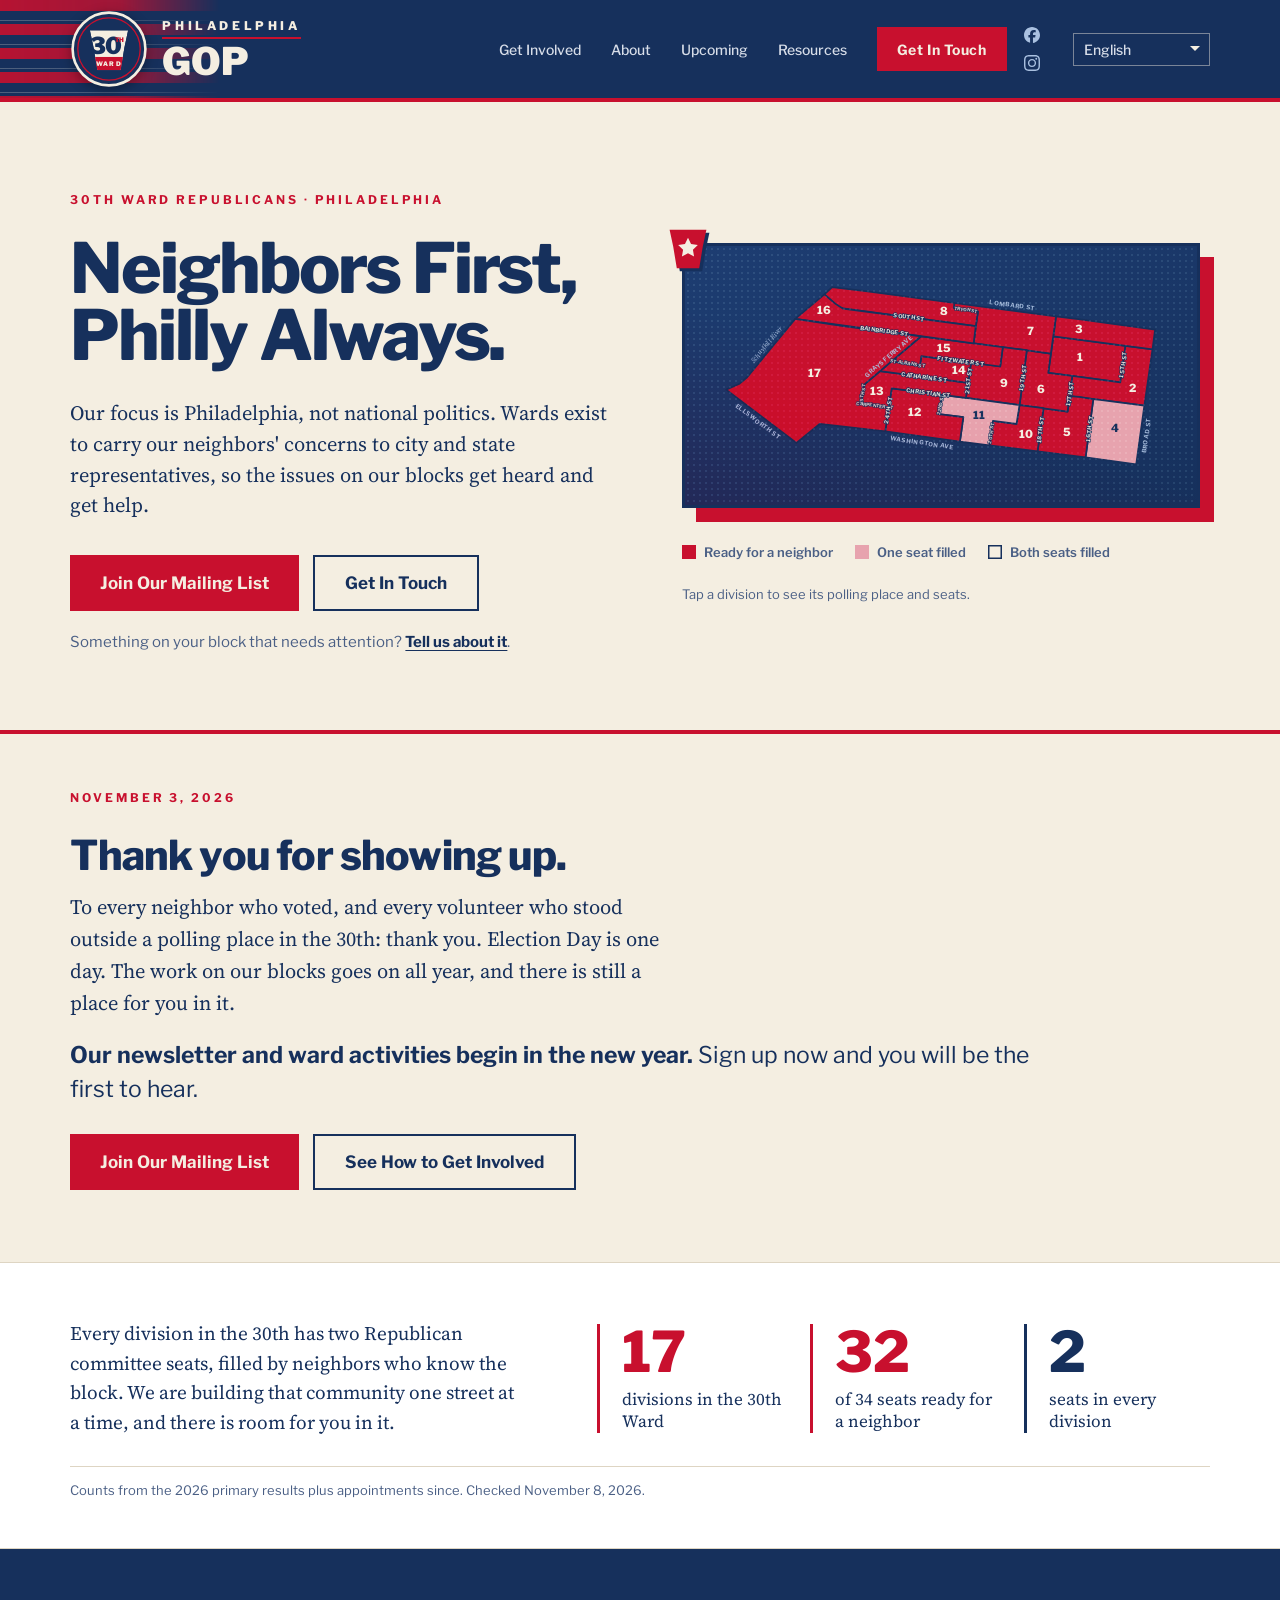
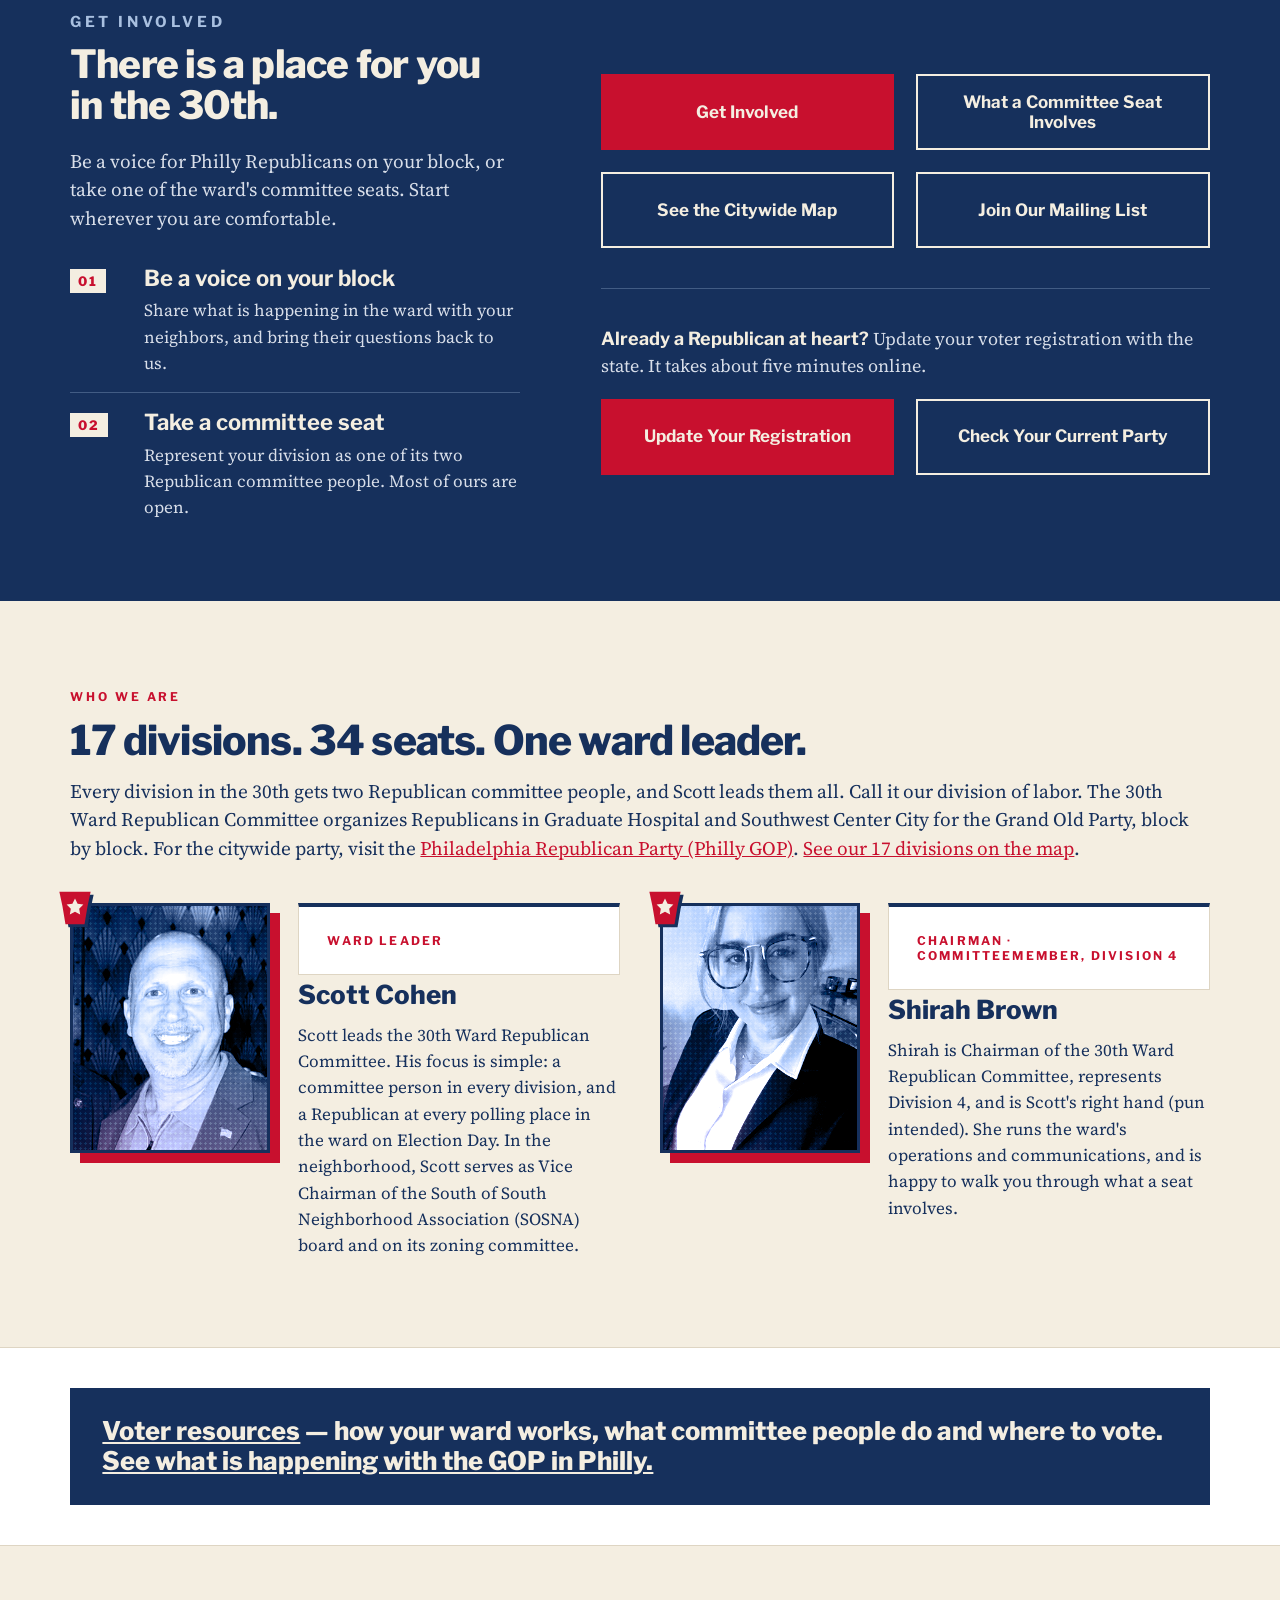
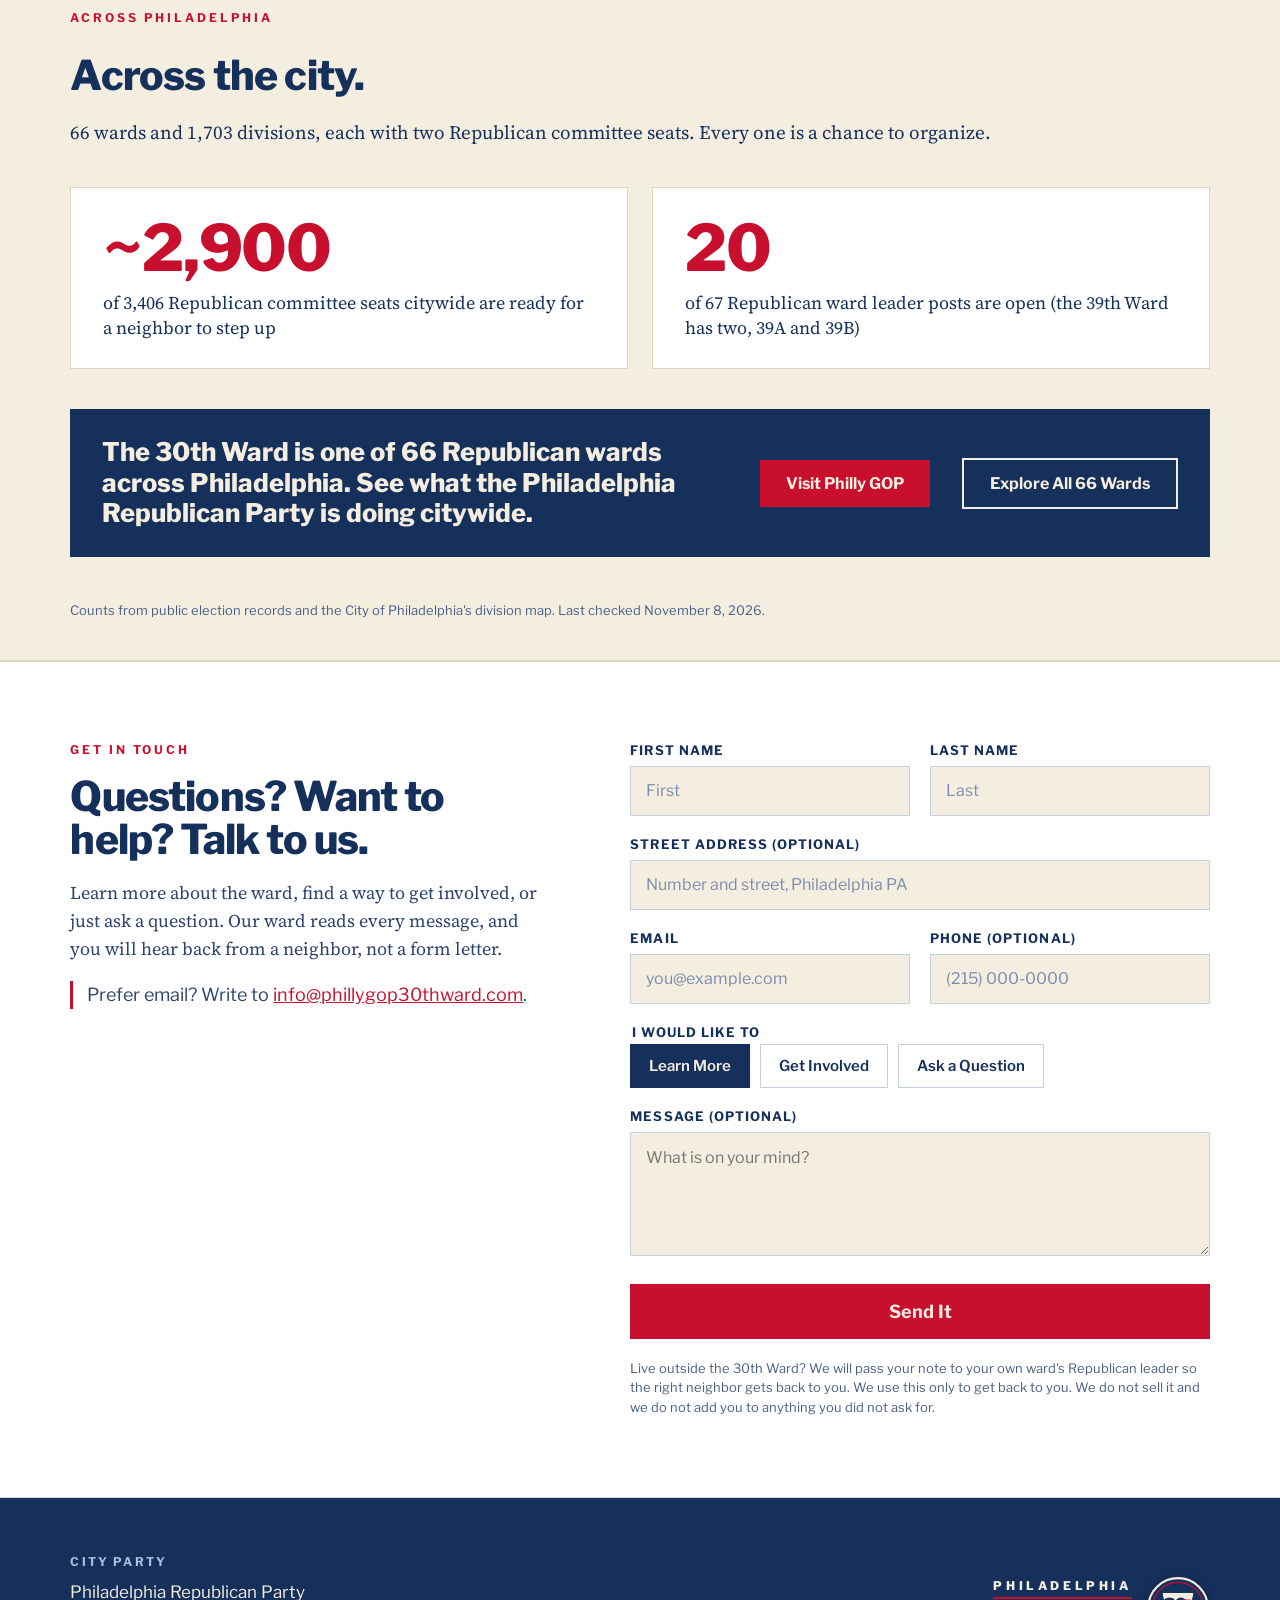
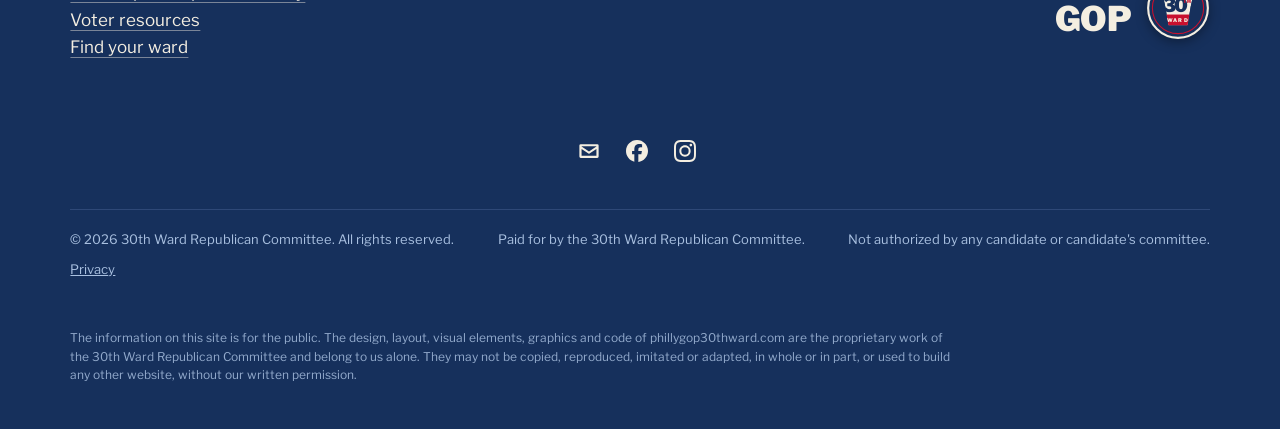
==== commit df2c0834: "Homepage: replace events list with a small link to Upcoming Co-Authored-By: Claude Opus 5.5 <noreply" ====
--- a/index.html
+++ b/index.html
@@ -195,21 +195,10 @@
   </section>
 
 
-  <section class="sec band" id="coming-up">
-    <div class="wrap">
-      <div>
-        <p class="eyebrow">Upcoming</p>
-        <h2 class="big">On the calendar.</h2>
-      </div>
-      <ol class="events" data-limit="3"></ol>
-      <p class="cal-more-link"><a class="btn btn-line" href="calendar.html">See Everything Upcoming</a></p>
-    </div>
-  </section>
-
   <section class="sec band support-strip">
     <div class="wrap">
       <div class="callout">
-        <p><a href="voting.html" style="color:var(--cream);text-decoration:underline">Voter resources</a> — how your ward works, what committee people do and where to vote. Plus <a href="calendar.html" style="color:var(--cream);text-decoration:underline">what's happening across the party</a>.</p>
+        <p><a href="voting.html" style="color:var(--cream);text-decoration:underline">Voter resources</a> — how your ward works, what committee people do and where to vote. <a href="calendar.html" style="color:var(--cream);text-decoration:underline">See what is happening with the GOP in Philly.</a></p>
       </div>
     </div>
   </section>
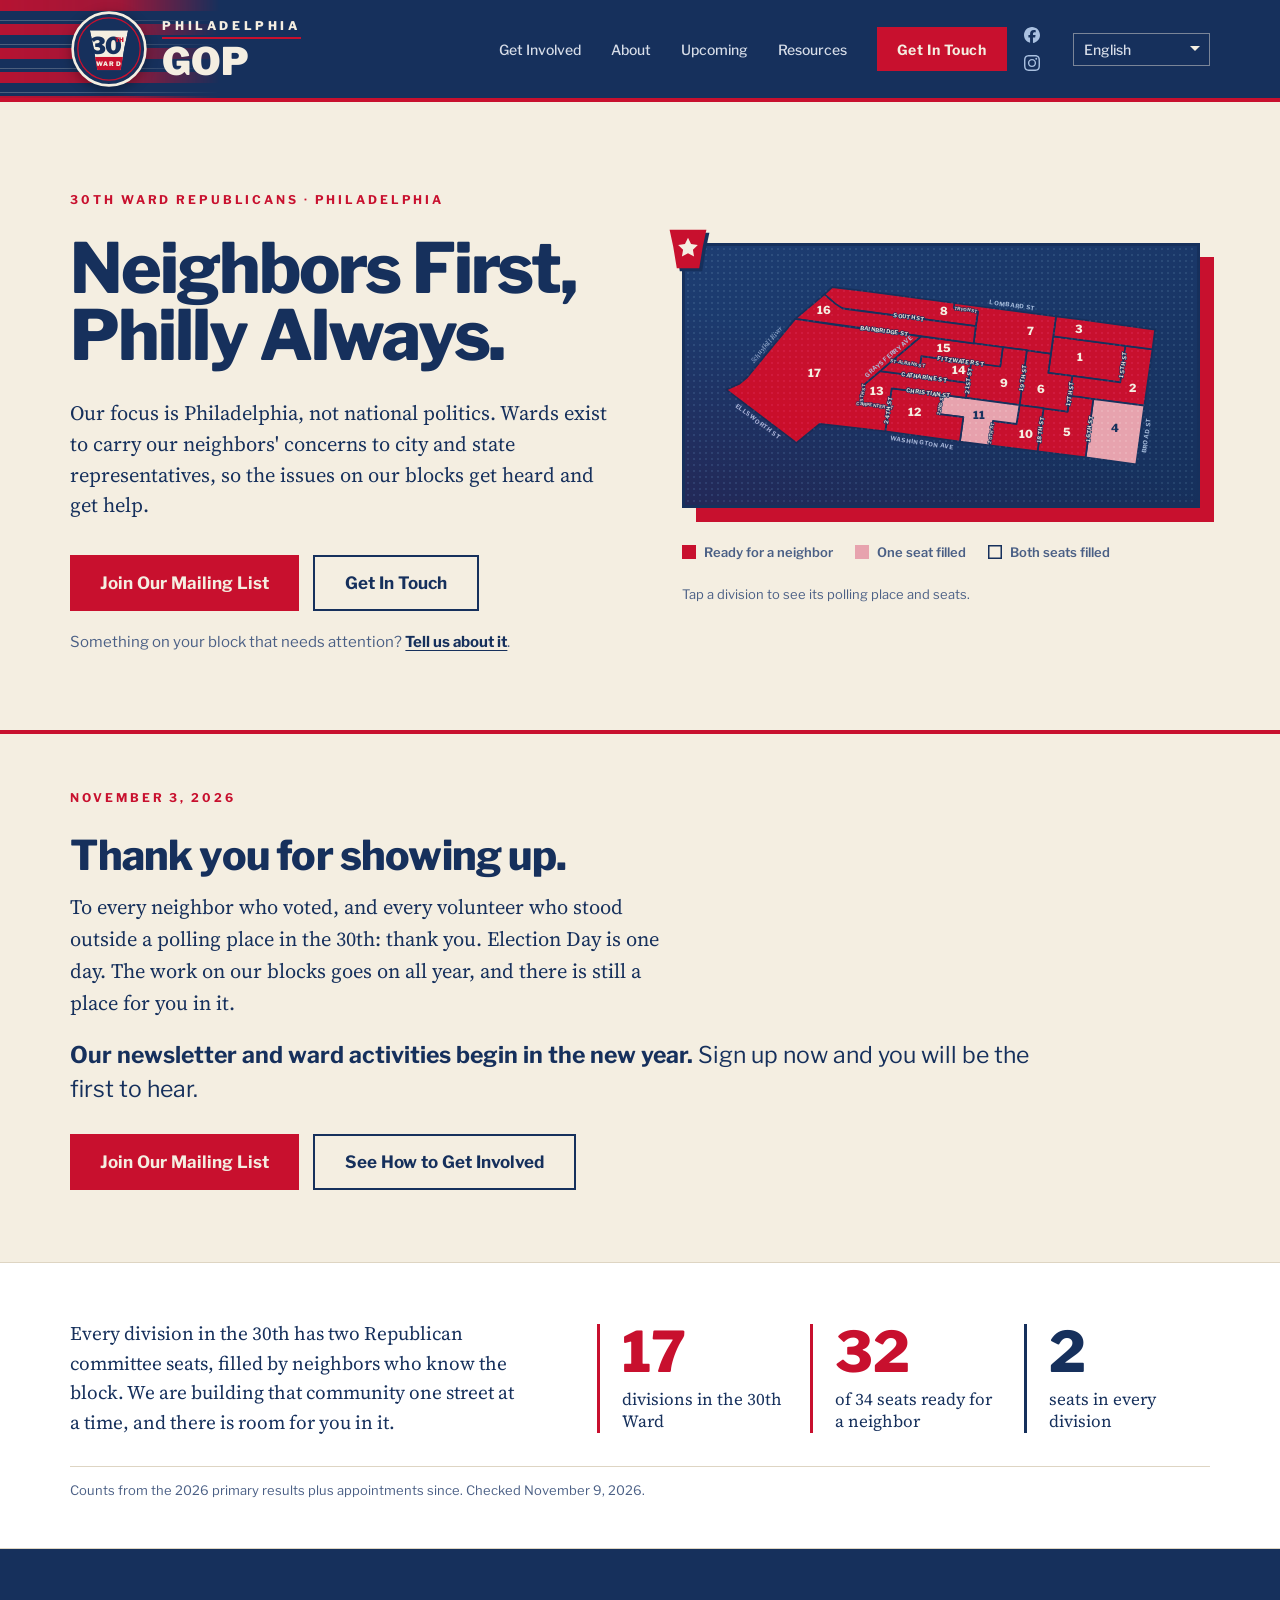
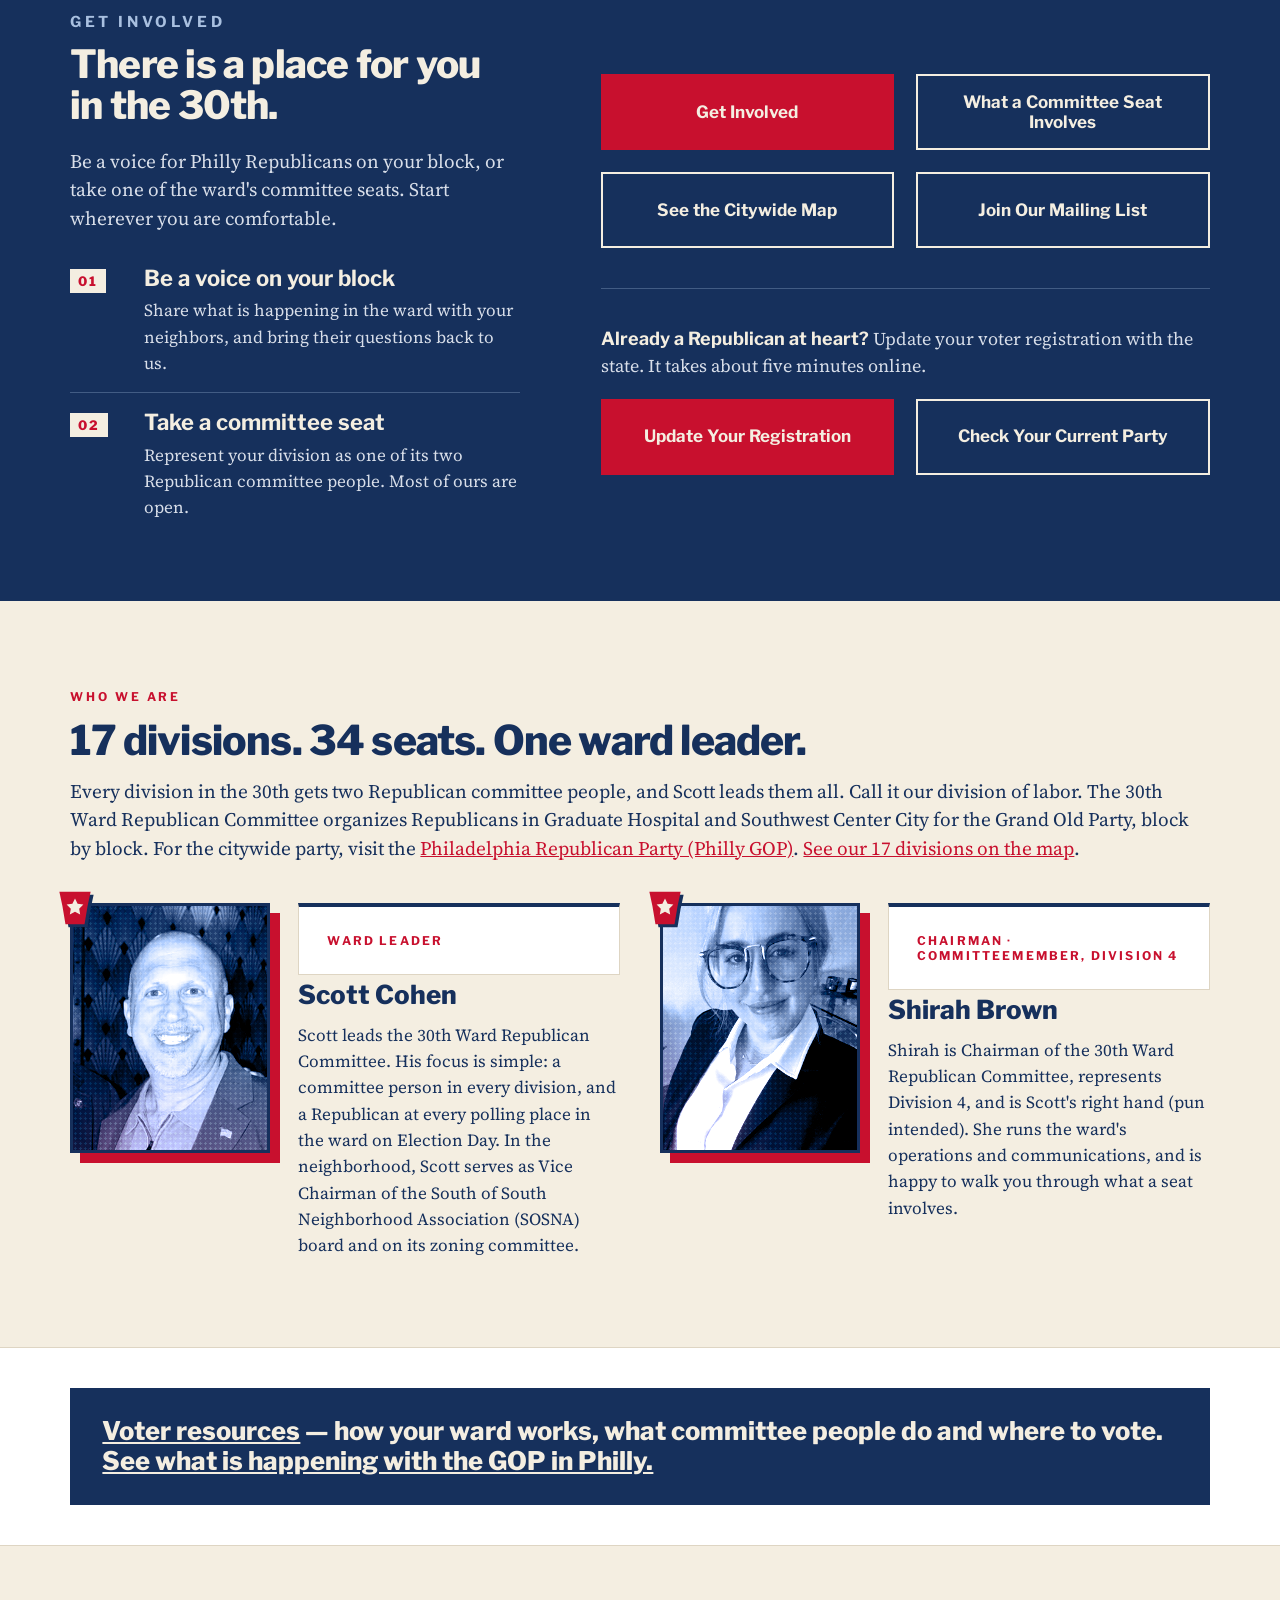
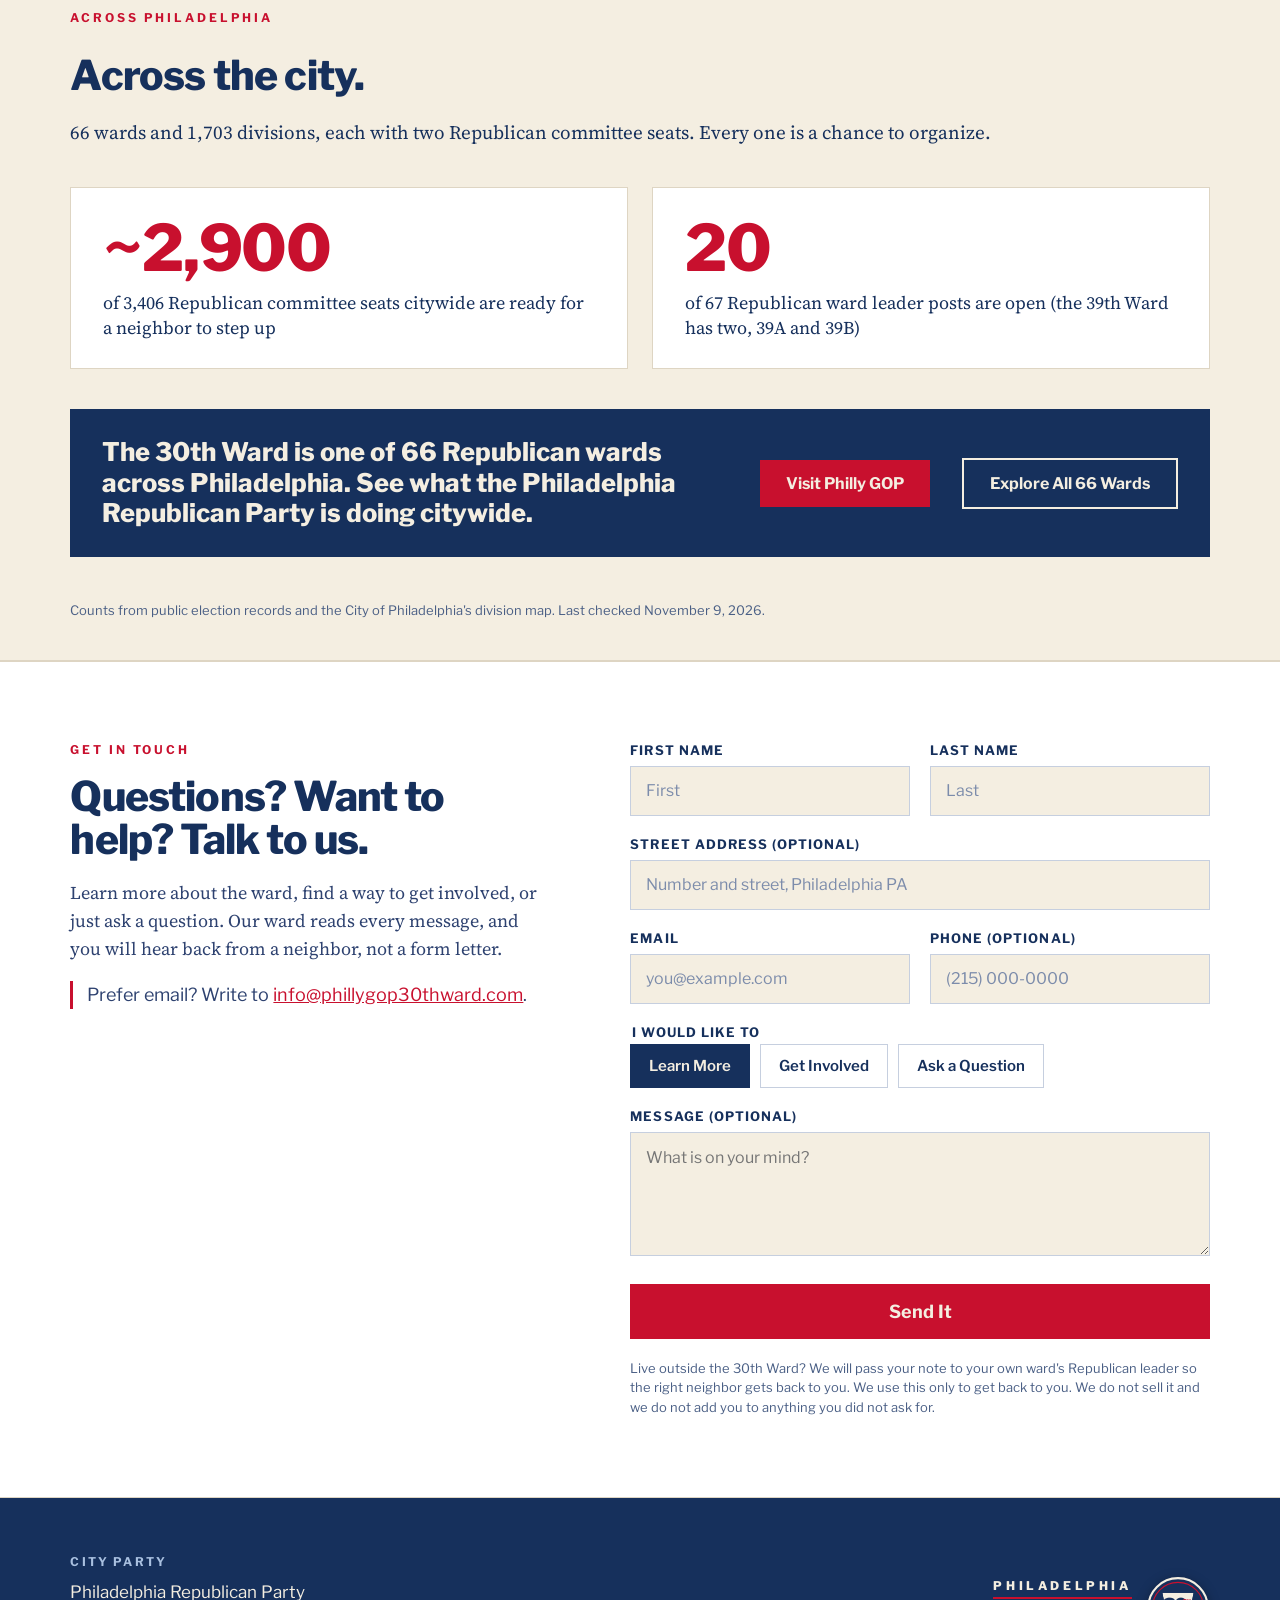
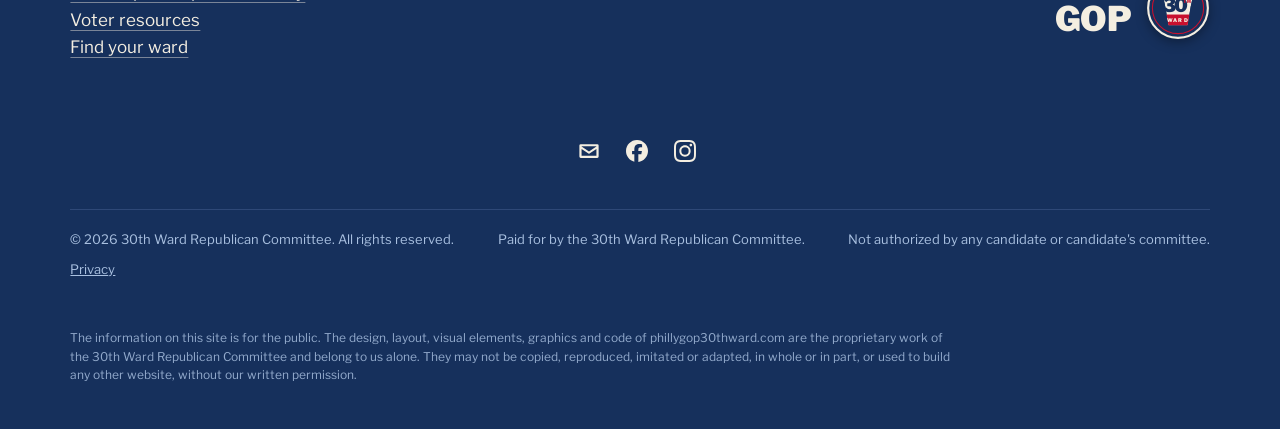
==== commit 3f18efef: "Keep photos of people out of search thumbnails (#24) Claude-Session: https://claude.ai/code/session_" ====
--- a/index.html
+++ b/index.html
@@ -38,7 +38,7 @@
     Calendar: edit data/events.json
   FORM: sends through FormSubmit to info@phillygop30thward.com.
 -->
-<link rel="stylesheet" href="style.css?v=20261108g">
+<link rel="stylesheet" href="style.css?v=20261108h">
 <script type="application/ld+json">{"@context": "https://schema.org", "@type": "WebPage", "url": "https://phillygop30thward.com/", "name": "Philly GOP 30th Ward Republicans · Philadelphia", "primaryImageOfPage": {"@type": "ImageObject", "url": "https://phillygop30thward.com/img/logo-square.jpg", "width": 1200, "height": 1200}}</script>
 <script type="application/ld+json">{"@context": "https://schema.org", "identifier": "w30-r7kzx", "@type": "Organization", "name": "30th Ward Republican Committee", "alternateName": ["Philly GOP 30th Ward", "30th Ward Republicans", "30th Ward GOP", "Philadelphia 30th Ward Republicans"], "url": "https://phillygop30thward.com/", "logo": "https://phillygop30thward.com/img/sig-badge.png", "image": ["https://phillygop30thward.com/img/logo-square.jpg", "https://phillygop30thward.com/img/share.jpg"], "description": "The Republican Party's local ward committee for Philadelphia's 30th Ward, covering Graduate Hospital and Southwest Center City.", "email": "info@phillygop30thward.com", "areaServed": {"@type": "Place", "name": "30th Ward, Philadelphia, PA (Graduate Hospital and Southwest Center City)"}, "member": [{"@type": "Person", "name": "Scott Cohen", "jobTitle": "Ward Leader"}, {"@type": "Person", "name": "Shirah M. Brown", "jobTitle": "Chairman, 30th Ward Republican Committee"}]}</script>
 </head>
@@ -175,7 +175,7 @@
       </div>
       <div class="people">
         <div class="person">
-          <div class="portrait"><span class="tag" aria-hidden="true"><svg viewBox="0 0 100 100" width="34" height="34"><path d="M4 2h92l-9 42-9 54H22l-9-54z" fill="#C8102E"/><path d="M50 22l7.6 15.4 17 2.5-12.3 12 2.9 16.9L50 60.8l-15.2 8 2.9-16.9-12.3-12 17-2.5z" fill="#F4EEE1"/></svg></span><span class="ph"><img src="img/scott-cohen.jpg?v=3" alt="Scott Cohen, 30th Ward Republican ward leader, Philadelphia" width="640" height="800" loading="lazy"></span></div>
+          <div class="portrait"><span class="tag" aria-hidden="true"><svg viewBox="0 0 100 100" width="34" height="34"><path d="M4 2h92l-9 42-9 54H22l-9-54z" fill="#C8102E"/><path d="M50 22l7.6 15.4 17 2.5-12.3 12 2.9 16.9L50 60.8l-15.2 8 2.9-16.9-12.3-12 17-2.5z" fill="#F4EEE1"/></svg></span><span class="ph"><img src="img/people/scott-cohen.jpg?v=3" alt="Scott Cohen, 30th Ward Republican ward leader, Philadelphia" width="640" height="800" loading="lazy"></span></div>
           <div>
             <p class="role">Ward Leader</p>
             <h3>Scott Cohen</h3>
@@ -183,7 +183,7 @@
           </div>
         </div>
         <div class="person">
-          <div class="portrait"><span class="tag" aria-hidden="true"><svg viewBox="0 0 100 100" width="34" height="34"><path d="M4 2h92l-9 42-9 54H22l-9-54z" fill="#C8102E"/><path d="M50 22l7.6 15.4 17 2.5-12.3 12 2.9 16.9L50 60.8l-15.2 8 2.9-16.9-12.3-12 17-2.5z" fill="#F4EEE1"/></svg></span><span class="ph"><img src="img/shirah-brown.jpg?v=4" alt="Shirah Brown, Chairman of the 30th Ward Republican Committee, Philadelphia" width="640" height="800" loading="lazy"></span></div>
+          <div class="portrait"><span class="tag" aria-hidden="true"><svg viewBox="0 0 100 100" width="34" height="34"><path d="M4 2h92l-9 42-9 54H22l-9-54z" fill="#C8102E"/><path d="M50 22l7.6 15.4 17 2.5-12.3 12 2.9 16.9L50 60.8l-15.2 8 2.9-16.9-12.3-12 17-2.5z" fill="#F4EEE1"/></svg></span><span class="ph"><img src="img/people/shirah-brown.jpg?v=4" alt="Shirah Brown, Chairman of the 30th Ward Republican Committee, Philadelphia" width="640" height="800" loading="lazy"></span></div>
           <div>
             <p class="role">Chairman · Committeemember, Division 4</p>
             <h3>Shirah Brown</h3>
@@ -387,7 +387,7 @@
 })();
 </script>
 <script>try{var wm=sessionStorage.getItem('ward-msg');if(wm){var mm=document.querySelector('#signup [name=message]');if(mm&&!mm.value)mm.value=wm;sessionStorage.removeItem('ward-msg');}}catch(e){}</script>
-<script src="cal.js?v=20261108a"></script>
+<script src="cal.js?v=20261108b"></script>
 <script src="gc-gate.js?v=20261102b"></script>
 <button class="to-top" type="button" aria-label="Back to top" hidden><svg width="20" height="20" viewBox="0 0 24 24" fill="none" stroke="currentColor" stroke-width="2.5" stroke-linecap="round" stroke-linejoin="round" aria-hidden="true"><path d="M12 19V5M5 12l7-7 7 7"/></svg></button>
 <script>
--- a/style.css
+++ b/style.css
@@ -443,6 +443,8 @@
   .sw{display:inline-block;width:12px;height:12px;flex-shrink:0}
   .c-election{background:var(--red);color:var(--cream)}
   .c-ward{background:var(--navy);color:var(--cream)}
+  .c-wards{background:var(--on-navy);color:var(--navy)}
+  .c-club{background:#EBA9B4;color:var(--navy)}
   .c-around{background:var(--cream);color:var(--navy);box-shadow:inset 0 0 0 1.5px var(--caption)}
   .cal-views{display:inline-flex;border:1.5px solid var(--navy)}
   .cal-views button{min-height:41px;padding:8px 18px;font:700 14px var(--sans);color:var(--navy);background:transparent;border:0;cursor:pointer}
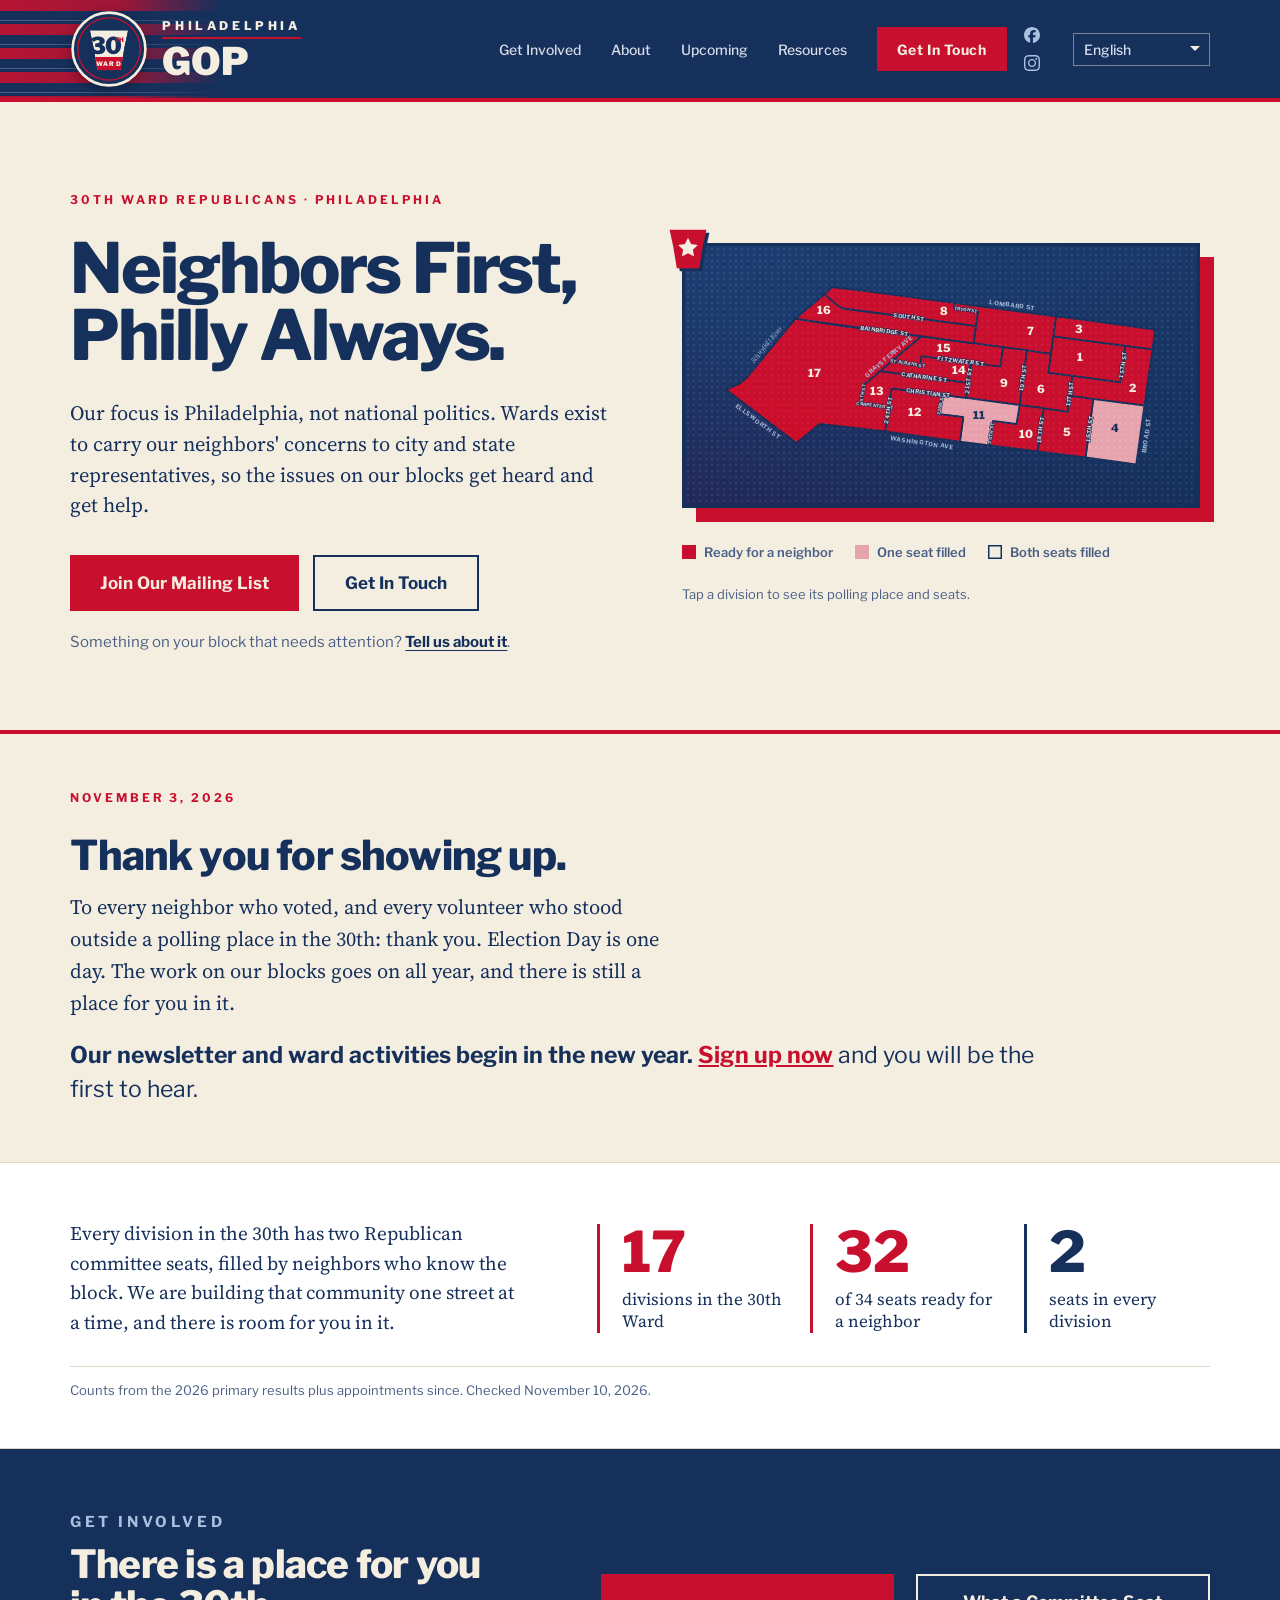
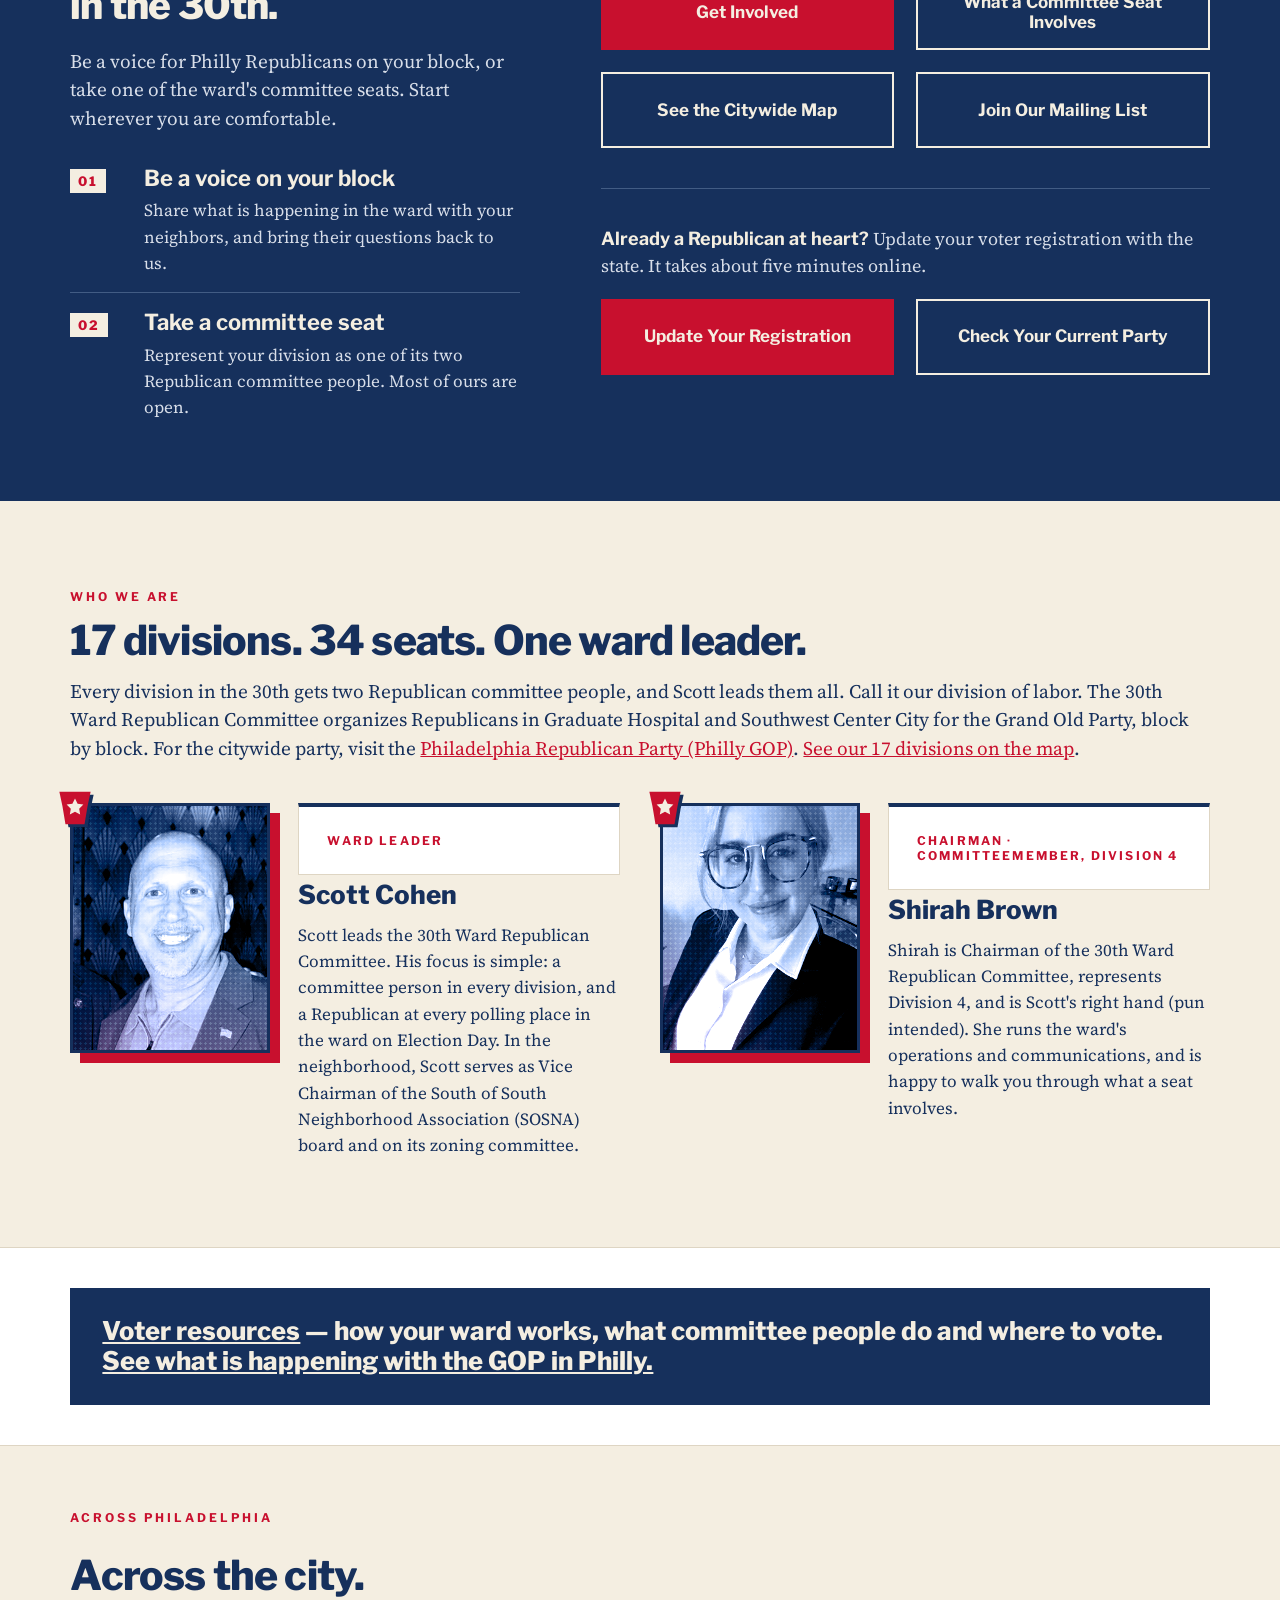
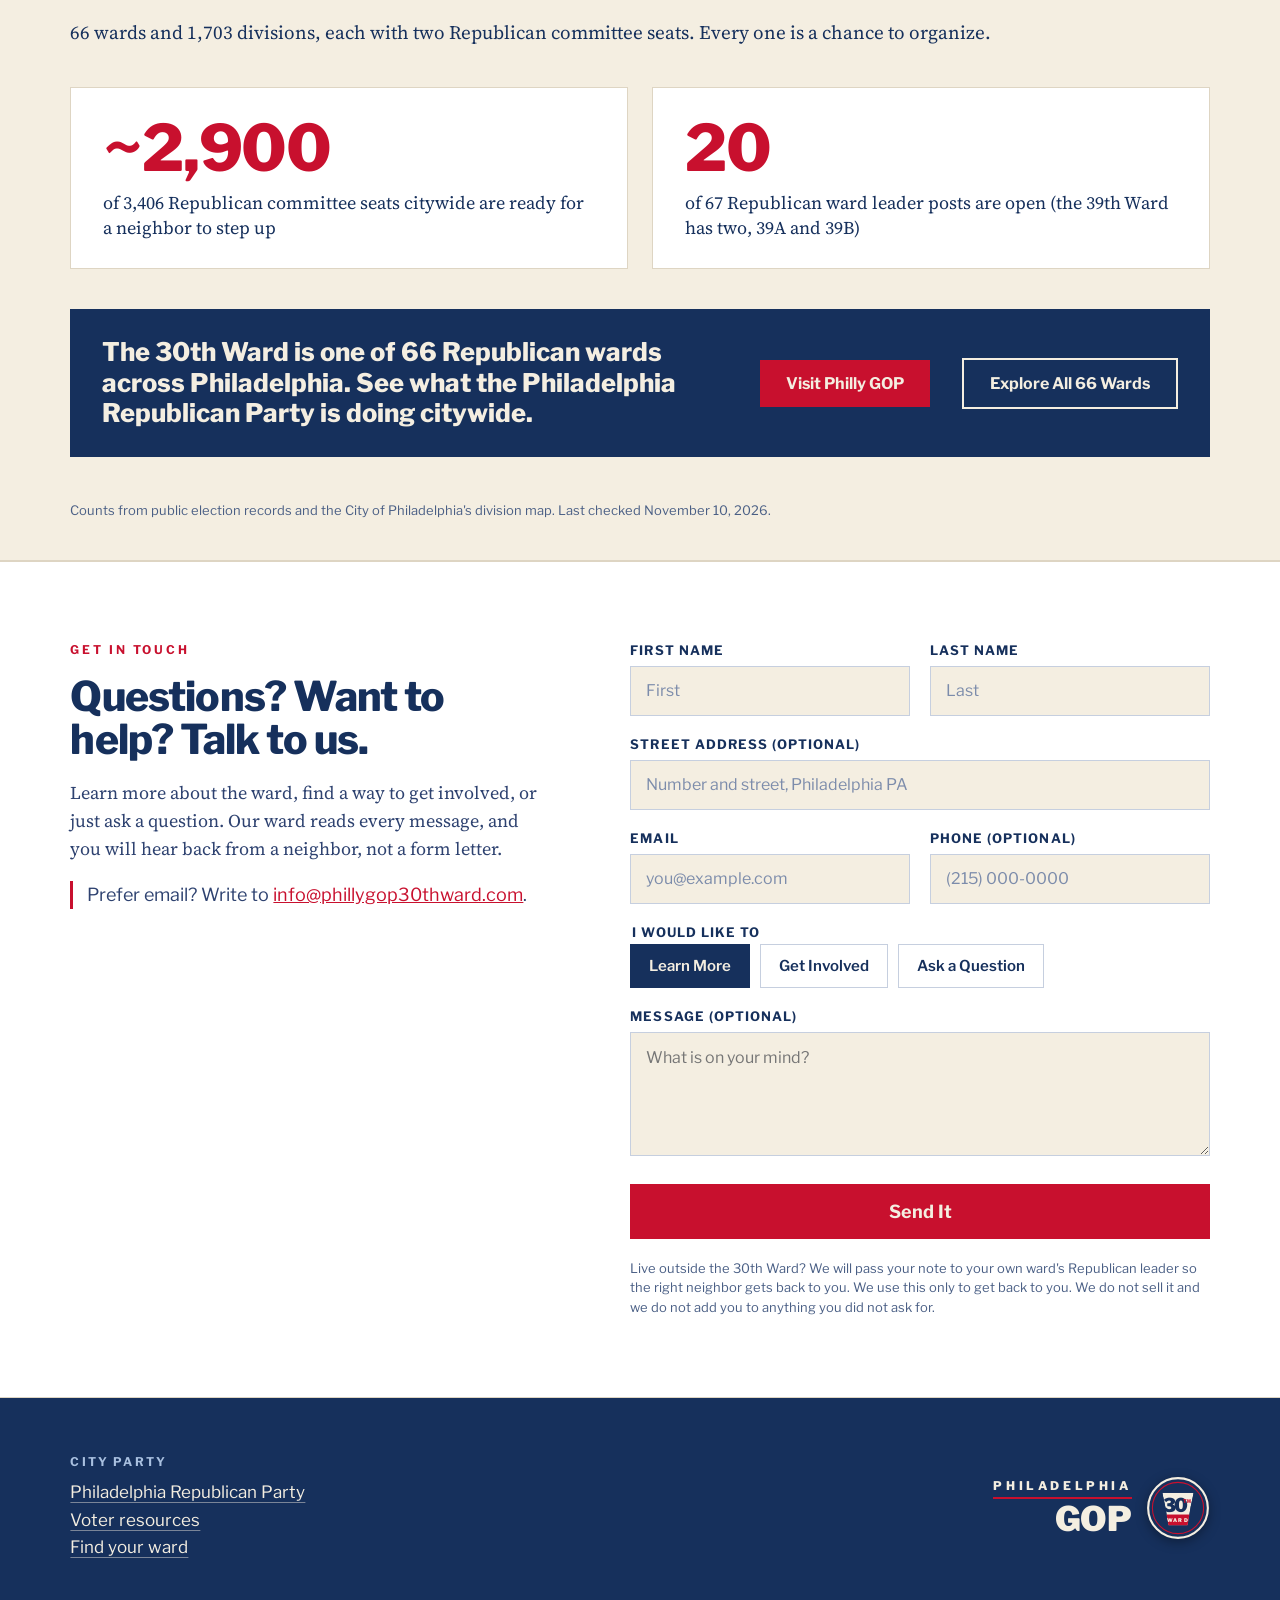
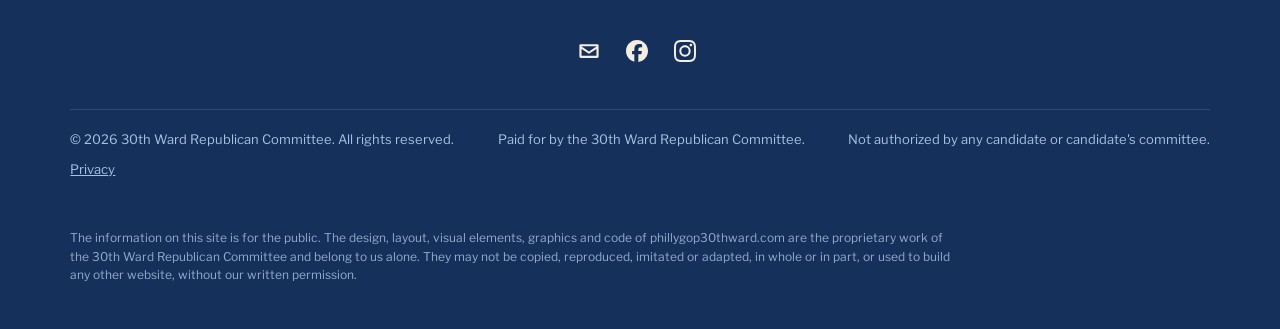
==== commit 7e1a6553: "Homepage: drop repeated buttons from thank-you section Co-Authored-By: Claude Opus 5.5 <noreply@anth" ====
--- a/index.html
+++ b/index.html
@@ -38,7 +38,7 @@
     Calendar: edit data/events.json
   FORM: sends through FormSubmit to info@phillygop30thward.com.
 -->
-<link rel="stylesheet" href="style.css?v=20261108h">
+<link rel="stylesheet" href="style.css?v=20261111a">
 <script type="application/ld+json">{"@context": "https://schema.org", "@type": "WebPage", "url": "https://phillygop30thward.com/", "name": "Philly GOP 30th Ward Republicans · Philadelphia", "primaryImageOfPage": {"@type": "ImageObject", "url": "https://phillygop30thward.com/img/logo-square.jpg", "width": 1200, "height": 1200}}</script>
 <script type="application/ld+json">{"@context": "https://schema.org", "identifier": "w30-r7kzx", "@type": "Organization", "name": "30th Ward Republican Committee", "alternateName": ["Philly GOP 30th Ward", "30th Ward Republicans", "30th Ward GOP", "Philadelphia 30th Ward Republicans"], "url": "https://phillygop30thward.com/", "logo": "https://phillygop30thward.com/img/sig-badge.png", "image": ["https://phillygop30thward.com/img/logo-square.jpg", "https://phillygop30thward.com/img/share.jpg"], "description": "The Republican Party's local ward committee for Philadelphia's 30th Ward, covering Graduate Hospital and Southwest Center City.", "email": "info@phillygop30thward.com", "areaServed": {"@type": "Place", "name": "30th Ward, Philadelphia, PA (Graduate Hospital and Southwest Center City)"}, "member": [{"@type": "Person", "name": "Scott Cohen", "jobTitle": "Ward Leader"}, {"@type": "Person", "name": "Shirah M. Brown", "jobTitle": "Chairman, 30th Ward Republican Committee"}]}</script>
 </head>
@@ -120,8 +120,7 @@
       <p class="eyebrow">November 3, 2026</p>
       <h2 class="big">Thank you for showing up.</h2>
       <p class="serif thanks-copy">To every neighbor who voted, and every volunteer who stood outside a polling place in the 30th: thank you. Election Day is one day. The work on our blocks goes on all year, and there is still a place for you in it.</p>
-      <p class="thanks-next"><b>Our newsletter and ward activities begin in the new year.</b> Sign up now and you will be the first to hear.</p>
-      <p class="ctas"><a class="btn btn-red" href="join.html">Join Our Mailing List</a><a class="btn btn-line" href="#involved">See How to Get Involved</a></p>
+      <p class="thanks-next"><b>Our newsletter and ward activities begin in the new year.</b> <a href="join.html">Sign up now</a> and you will be the first to hear.</p>
     </div>
   </section>
 
--- a/style.css
+++ b/style.css
@@ -663,3 +663,4 @@
   .thanks-next{font-size:clamp(19px,1.8vw,23px);line-height:1.45;max-width:62ch;margin:6px 0 0;color:var(--navy)}
   .ev-source{display:inline-block;margin-top:6px;font-size:15px;font-weight:700;color:var(--red);text-decoration:underline}
   .ev-source::after{content:' \2197'}
+  .thanks-next a{color:var(--red);font-weight:700;text-decoration:underline}
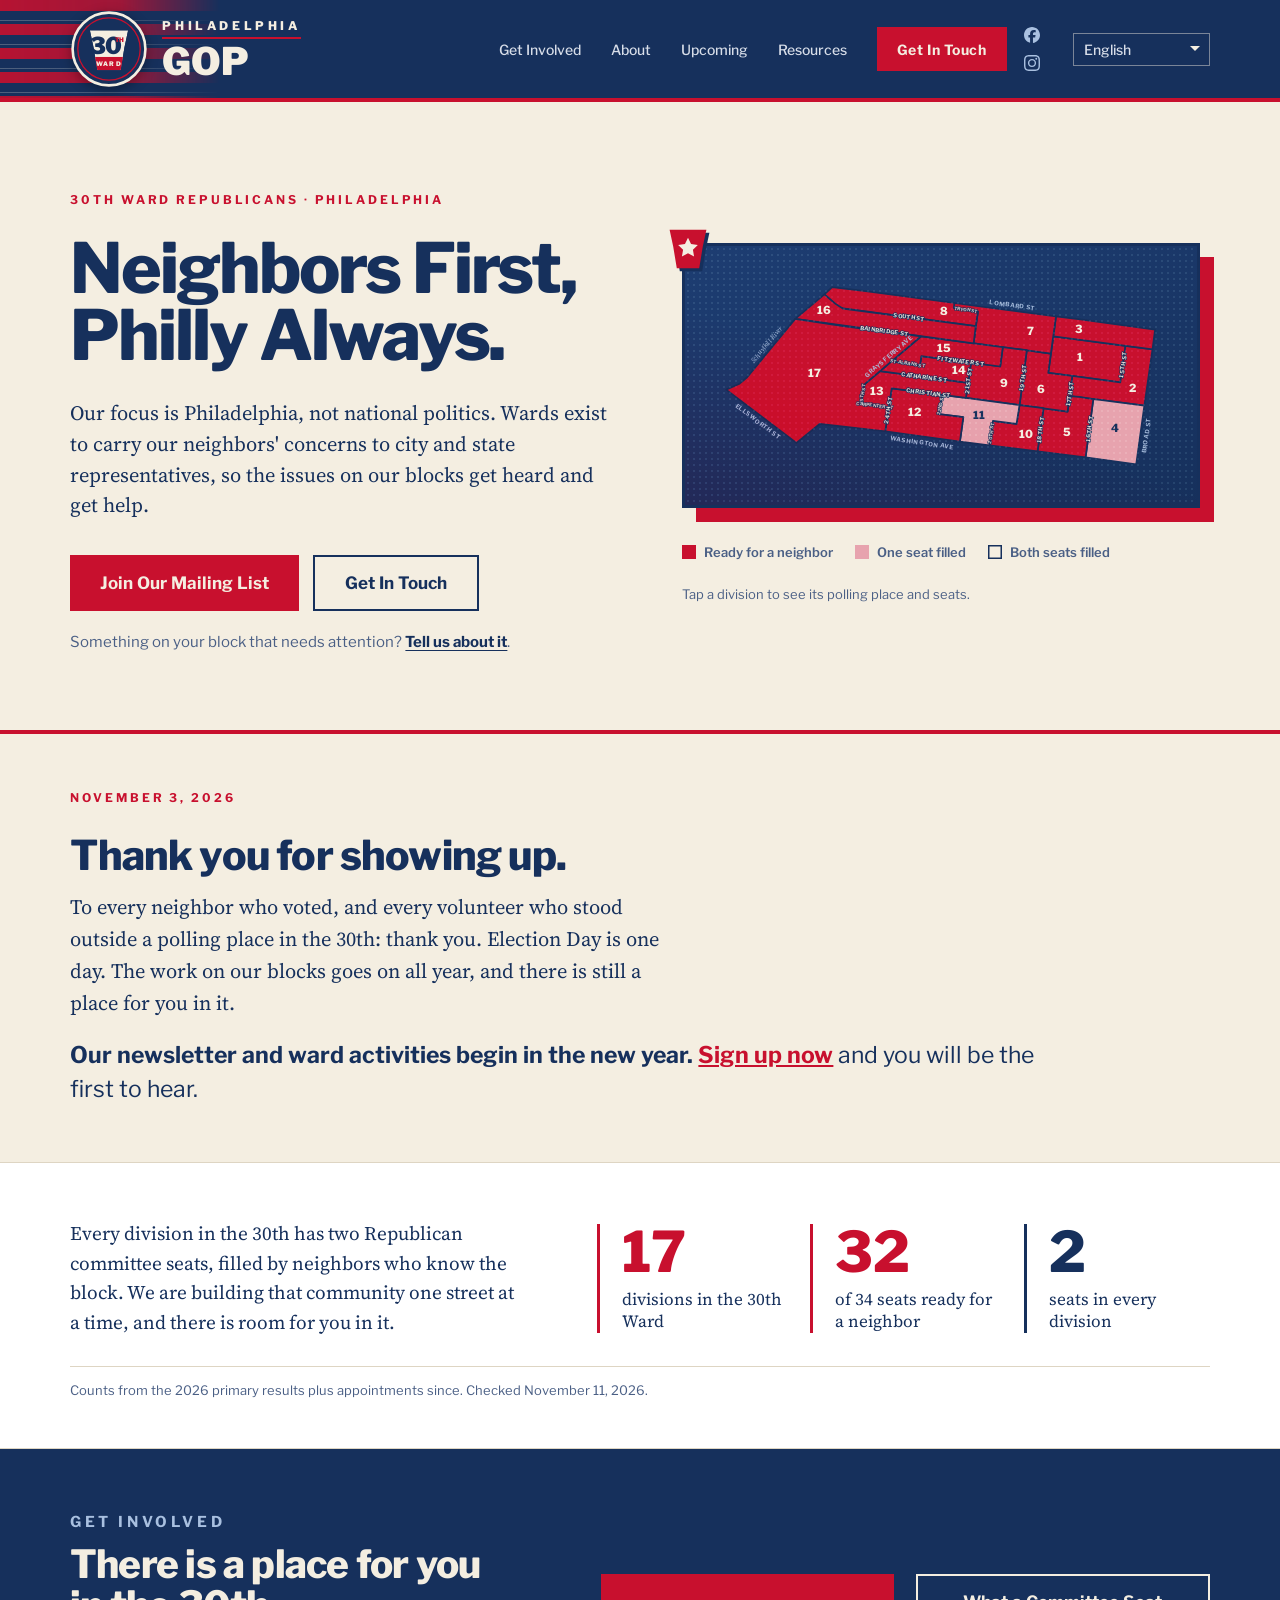
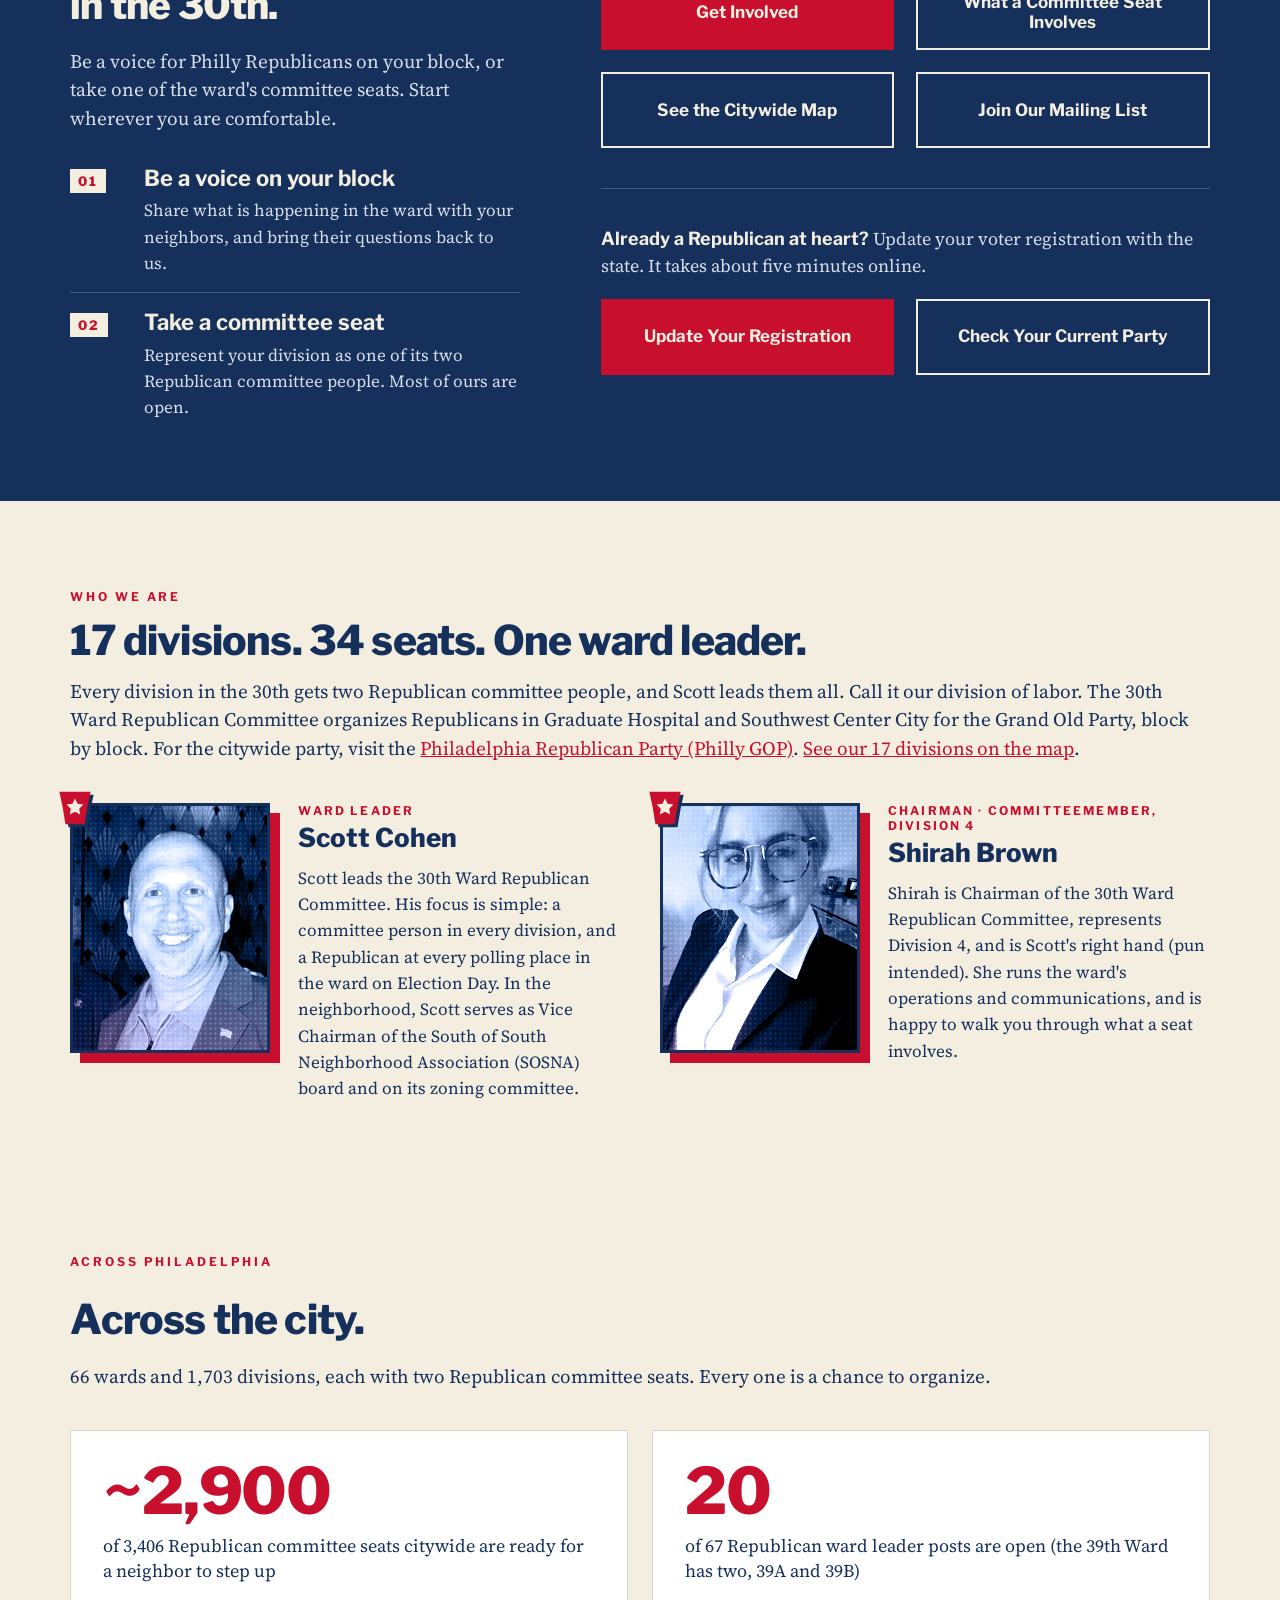
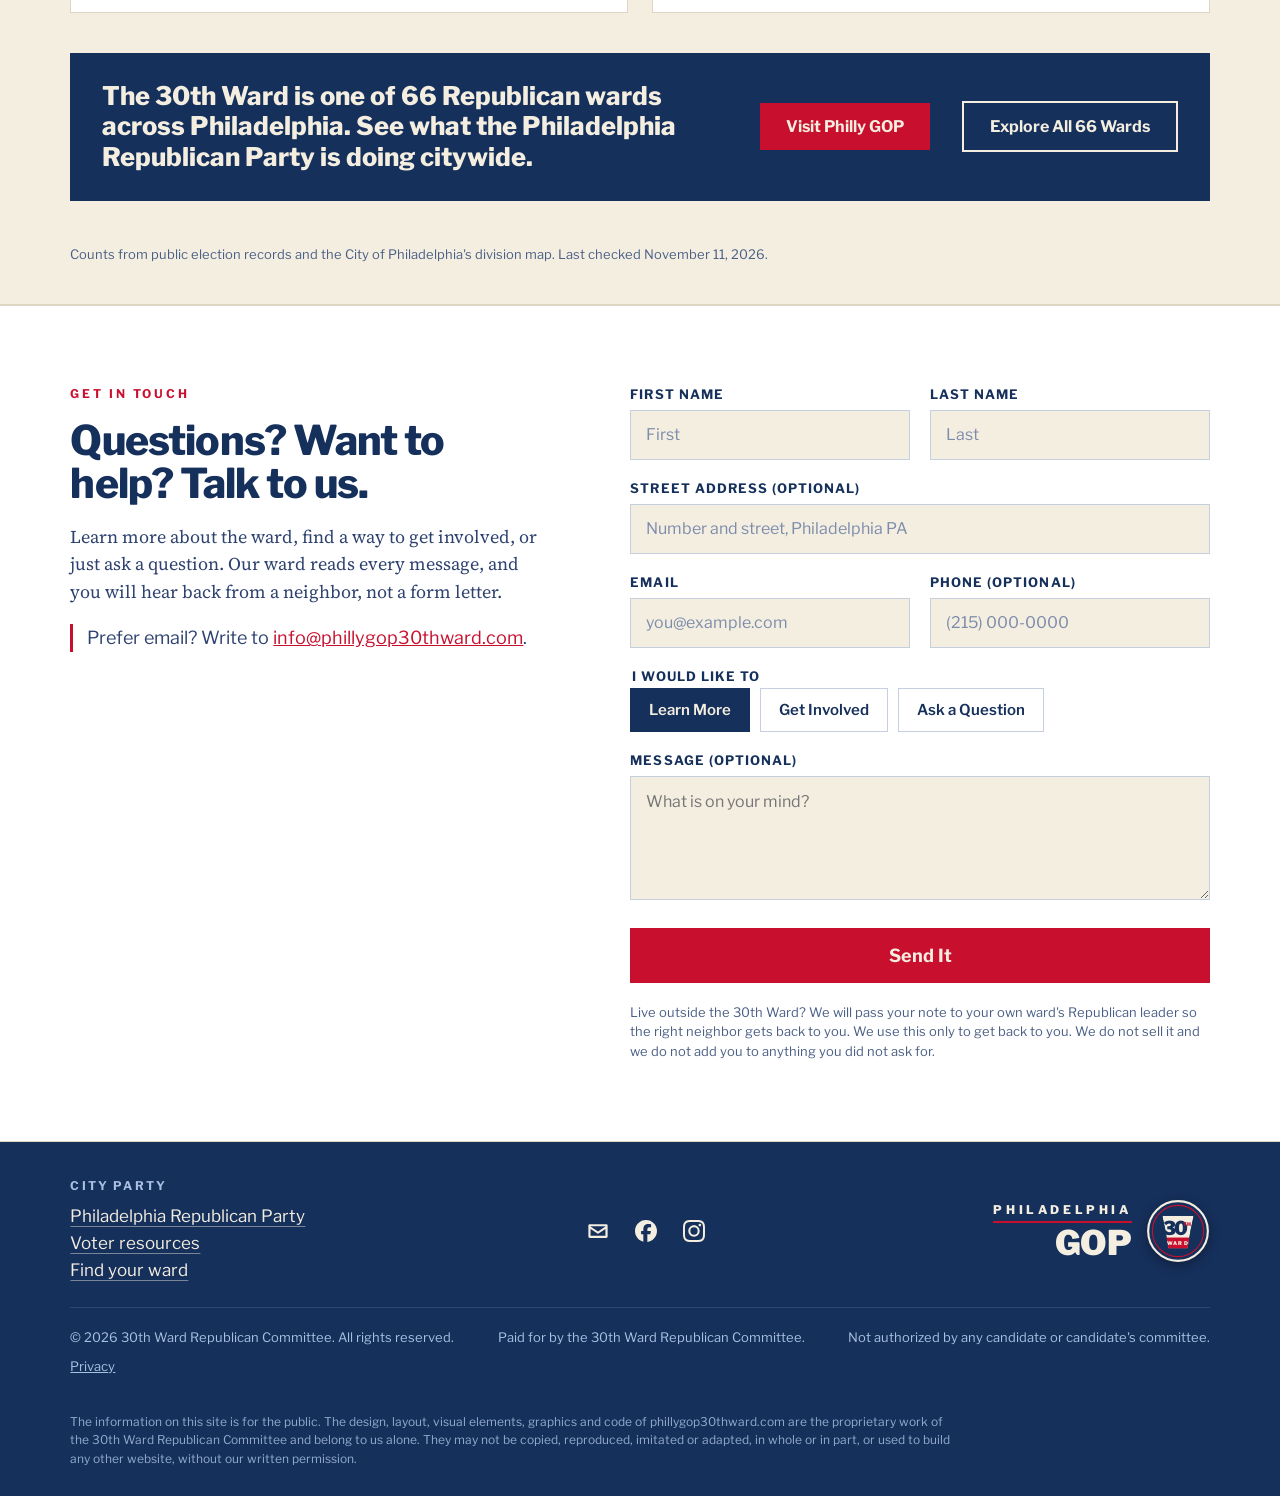
==== commit 4b825489: "Fix oversized bio role labels, remove homepage link banner, compact footer Co-Authored-By: Claude Op" ====
--- a/index.html
+++ b/index.html
@@ -38,7 +38,7 @@
     Calendar: edit data/events.json
   FORM: sends through FormSubmit to info@phillygop30thward.com.
 -->
-<link rel="stylesheet" href="style.css?v=20261111a">
+<link rel="stylesheet" href="style.css?v=20261111b">
 <script type="application/ld+json">{"@context": "https://schema.org", "@type": "WebPage", "url": "https://phillygop30thward.com/", "name": "Philly GOP 30th Ward Republicans · Philadelphia", "primaryImageOfPage": {"@type": "ImageObject", "url": "https://phillygop30thward.com/img/logo-square.jpg", "width": 1200, "height": 1200}}</script>
 <script type="application/ld+json">{"@context": "https://schema.org", "identifier": "w30-r7kzx", "@type": "Organization", "name": "30th Ward Republican Committee", "alternateName": ["Philly GOP 30th Ward", "30th Ward Republicans", "30th Ward GOP", "Philadelphia 30th Ward Republicans"], "url": "https://phillygop30thward.com/", "logo": "https://phillygop30thward.com/img/sig-badge.png", "image": ["https://phillygop30thward.com/img/logo-square.jpg", "https://phillygop30thward.com/img/share.jpg"], "description": "The Republican Party's local ward committee for Philadelphia's 30th Ward, covering Graduate Hospital and Southwest Center City.", "email": "info@phillygop30thward.com", "areaServed": {"@type": "Place", "name": "30th Ward, Philadelphia, PA (Graduate Hospital and Southwest Center City)"}, "member": [{"@type": "Person", "name": "Scott Cohen", "jobTitle": "Ward Leader"}, {"@type": "Person", "name": "Shirah M. Brown", "jobTitle": "Chairman, 30th Ward Republican Committee"}]}</script>
 </head>
@@ -194,14 +194,6 @@
   </section>
 
 
-  <section class="sec band support-strip">
-    <div class="wrap">
-      <div class="callout">
-        <p><a href="voting.html" style="color:var(--cream);text-decoration:underline">Voter resources</a> — how your ward works, what committee people do and where to vote. <a href="calendar.html" style="color:var(--cream);text-decoration:underline">See what is happening with the GOP in Philly.</a></p>
-      </div>
-    </div>
-  </section>
-
   <section class="city" id="city">
     <div class="wrap">
       <div class="city-head">
@@ -278,8 +270,8 @@
           <p><a href="https://phillygop.com/" target="_blank" rel="noopener">Philadelphia Republican Party</a><br><a href="voting.html">Voter resources</a><br><a href="wards.html">Find your ward</a></p>
         </div>
       </div>
-    </div>
     <p class="ft-social"><a class="so" href="mailto:phillygop30thward@gmail.com" aria-label="Email phillygop30thward@gmail.com"><svg viewBox="0 0 24 24" width="22" height="22" aria-hidden="true"><path fill="currentColor" d="M3 4.5h18A1.5 1.5 0 0 1 22.5 6v12a1.5 1.5 0 0 1-1.5 1.5H3A1.5 1.5 0 0 1 1.5 18V6A1.5 1.5 0 0 1 3 4.5zm.9 2.4v.3L12 12.6l8.1-5.4v-.3zm16.2 2.9L12.6 14.8a1.1 1.1 0 0 1-1.2 0L3.9 9.8v7.3h16.2z"/></svg></a><a class="so" href="https://www.facebook.com/PhillyGOP30thWard" target="_blank" rel="noopener" aria-label="Facebook"><svg viewBox="100 100 500 500" width="22" height="22" aria-hidden="true"><path fill="currentColor" d="M600 350C600 211.92 488.07 100 350 100C211.92 100 100 211.92 100 350C100 467.24 180.71 565.62 289.60 592.63L289.60 426.39L238.05 426.39L238.05 350L289.60 350L289.60 317.08C289.60 231.98 328.11 192.55 411.65 192.55C427.49 192.55 454.82 195.65 466 198.76L466 268.01C460.10 267.39 449.85 267.08 437.11 267.08C396.12 267.08 380.28 282.60 380.28 322.98L380.28 350L461.94 350L447.91 426.39L380.28 426.39L380.28 598.16C504.07 583.21 600 477.81 600 350"/></svg></a><a class="so" href="https://www.instagram.com/phillygop30thward" target="_blank" rel="noopener" aria-label="Instagram"><svg viewBox="2.5 2.5 1000 1000" width="22" height="22" aria-hidden="true"><path fill="currentColor" d="M295.42,6c-53.2,2.51-89.53,11-121.29,23.48-32.87,12.81-60.73,30-88.45,57.82S40.89,143,28.17,175.92c-12.31,31.83-20.65,68.19-23,121.42S2.3,367.68,2.56,503.46,3.42,656.26,6,709.6c2.54,53.19,11,89.51,23.48,121.28,12.83,32.87,30,60.72,57.83,88.45S143,964.09,176,976.83c31.8,12.29,68.17,20.67,121.39,23s70.35,2.87,206.09,2.61,152.83-.86,206.16-3.39S799.1,988,830.88,975.58c32.87-12.86,60.74-30,88.45-57.84S964.1,862,976.81,829.06c12.32-31.8,20.69-68.17,23-121.35,2.33-53.37,2.88-70.41,2.62-206.17s-.87-152.78-3.4-206.1-11-89.53-23.47-121.32c-12.85-32.87-30-60.7-57.82-88.45S862,40.87,829.07,28.19c-31.82-12.31-68.17-20.7-121.39-23S637.33,2.3,501.54,2.56,348.75,3.4,295.42,6m5.84,903.88c-48.75-2.12-75.22-10.22-92.86-17-23.36-9-40-19.88-57.58-37.29s-28.38-34.11-37.5-57.42c-6.85-17.64-15.1-44.08-17.38-92.83-2.48-52.69-3-68.51-3.29-202s.22-149.29,2.53-202c2.08-48.71,10.23-75.21,17-92.84,9-23.39,19.84-40,37.29-57.57s34.1-28.39,57.43-37.51c17.62-6.88,44.06-15.06,92.79-17.38,52.73-2.5,68.53-3,202-3.29s149.31.21,202.06,2.53c48.71,2.12,75.22,10.19,92.83,17,23.37,9,40,19.81,57.57,37.29s28.4,34.07,37.52,57.45c6.89,17.57,15.07,44,17.37,92.76,2.51,52.73,3.08,68.54,3.32,202s-.23,149.31-2.54,202c-2.13,48.75-10.21,75.23-17,92.89-9,23.35-19.85,40-37.31,57.56s-34.09,28.38-57.43,37.5c-17.6,6.87-44.07,15.07-92.76,17.39-52.73,2.48-68.53,3-202.05,3.29s-149.27-.25-202-2.53m407.6-674.61a60,60,0,1,0,59.88-60.1,60,60,0,0,0-59.88,60.1M245.77,503c.28,141.8,115.44,256.49,257.21,256.22S759.52,643.8,759.25,502,643.79,245.48,502,245.76,245.5,361.22,245.77,503m90.06-.18a166.67,166.67,0,1,1,167,166.34,166.65,166.65,0,0,1-167-166.34"/></svg></a></p>
+    </div>
     <div class="legal">
       <div>© <span class="yr">2026</span> 30th Ward Republican Committee. All rights reserved.</div>
       <div>Paid for by the 30th Ward Republican Committee.</div>
--- a/style.css
+++ b/style.css
@@ -653,14 +653,19 @@
 
   /* Resources: how your ward works (Nov 2026) */
   .roles{display:grid;grid-template-columns:repeat(2,minmax(0,1fr));gap:20px}
-  .role{background:#fff;border:1px solid var(--hair);border-top:4px solid var(--navy);padding:26px 28px;display:flex;flex-direction:column;gap:12px}
-  .role h3{font-size:clamp(22px,2.2vw,28px);font-weight:800;margin:0}
-  .role p{margin:0;font-size:17px;line-height:1.5}
-  .role ul{margin:0;padding-left:20px;display:flex;flex-direction:column;gap:8px;font-size:17px;line-height:1.45}
-  .role a{color:var(--red);font-weight:700}
+  .roles .role{background:#fff;border:1px solid var(--hair);border-top:4px solid var(--navy);padding:26px 28px;display:flex;flex-direction:column;gap:12px}
+  .roles .role h3{font-size:clamp(22px,2.2vw,28px);font-weight:800;margin:0}
+  .roles .role p{margin:0;font-size:17px;line-height:1.5}
+  .roles .role ul{margin:0;padding-left:20px;display:flex;flex-direction:column;gap:8px;font-size:17px;line-height:1.45}
+  .roles .role a{color:var(--red);font-weight:700}
   @media (max-width:760px){.roles{grid-template-columns:1fr}}
   #basics .three p,#seat .three p{color:var(--navy)}
   .thanks-next{font-size:clamp(19px,1.8vw,23px);line-height:1.45;max-width:62ch;margin:6px 0 0;color:var(--navy)}
   .ev-source{display:inline-block;margin-top:6px;font-size:15px;font-weight:700;color:var(--red);text-decoration:underline}
   .ev-source::after{content:' \2197'}
   .thanks-next a{color:var(--red);font-weight:700;text-decoration:underline}
+  /* Compact footer (Nov 2026) */
+  footer .wrap{padding-top:36px;padding-bottom:28px;gap:22px}
+  .ft{align-items:center}
+  .ft .ft-social{margin:0}
+  .ft .ft-cols{order:2} .ft .ft-social{order:1}
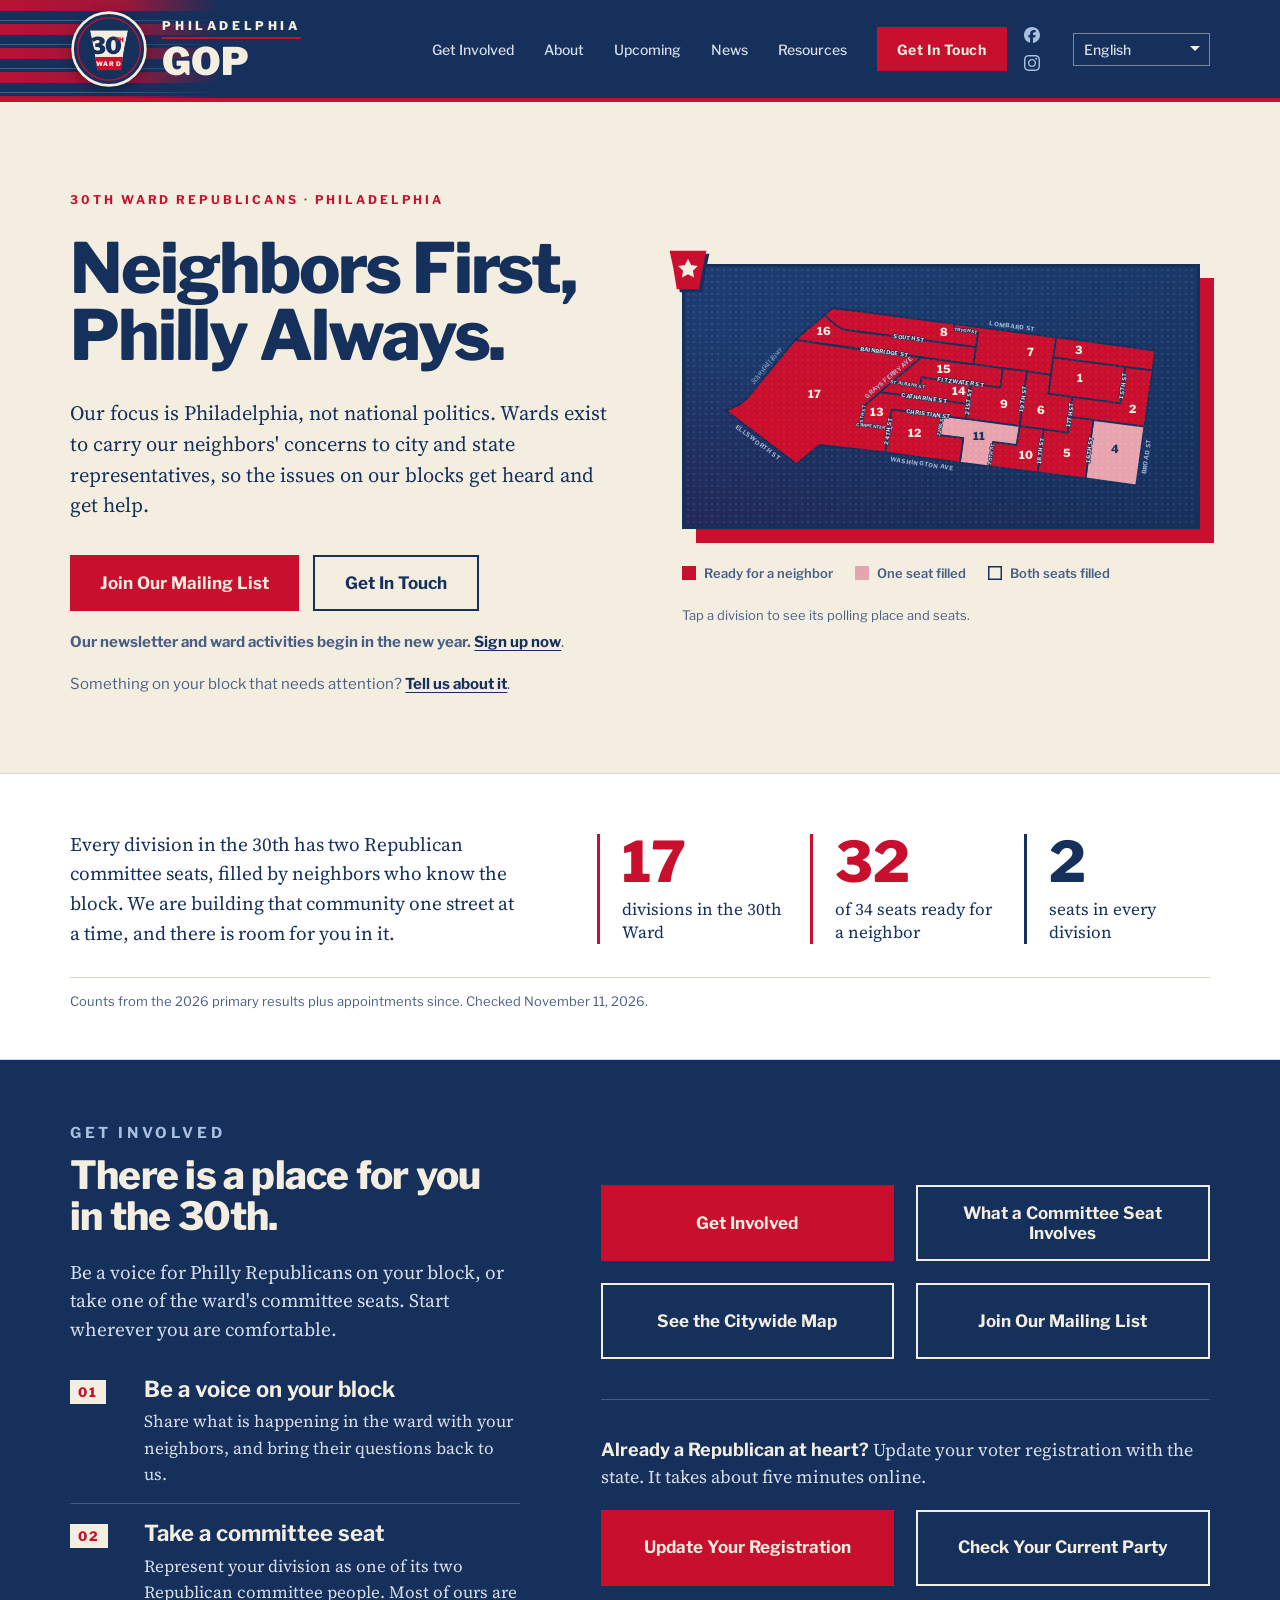
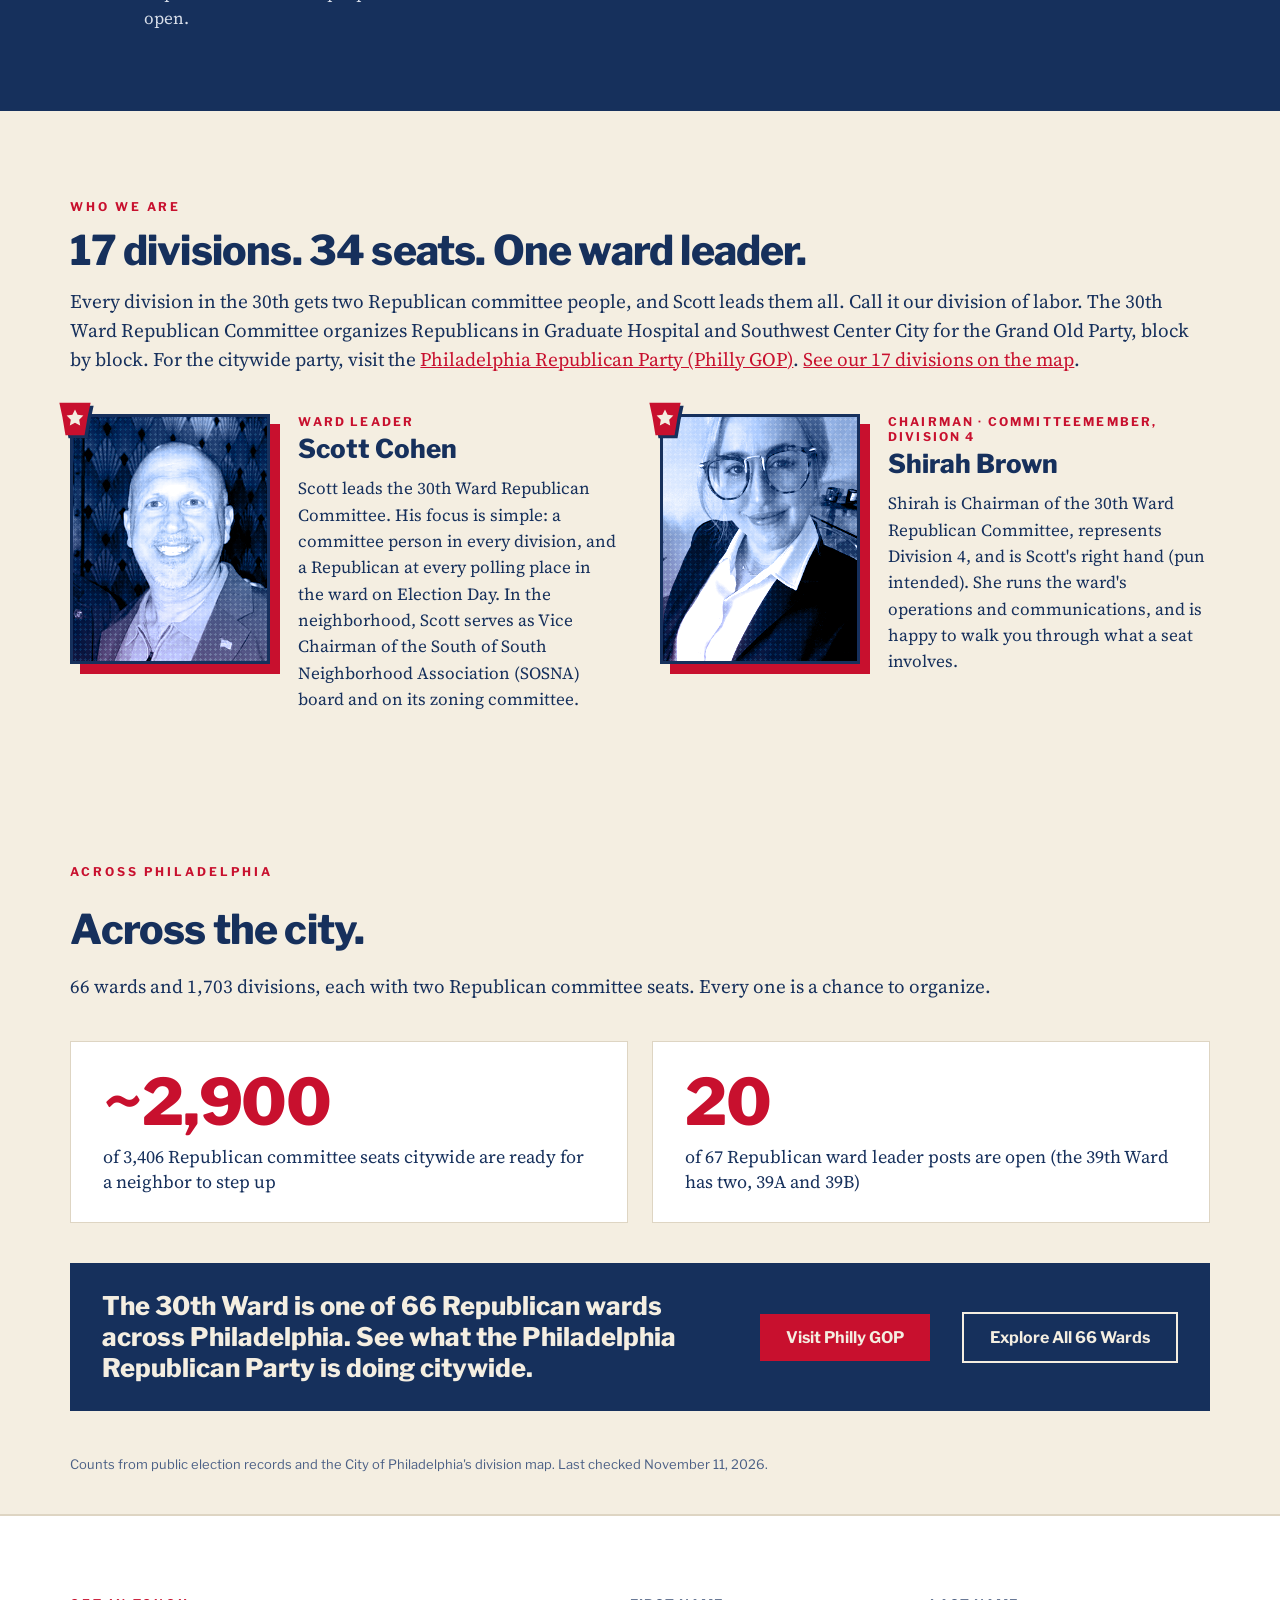
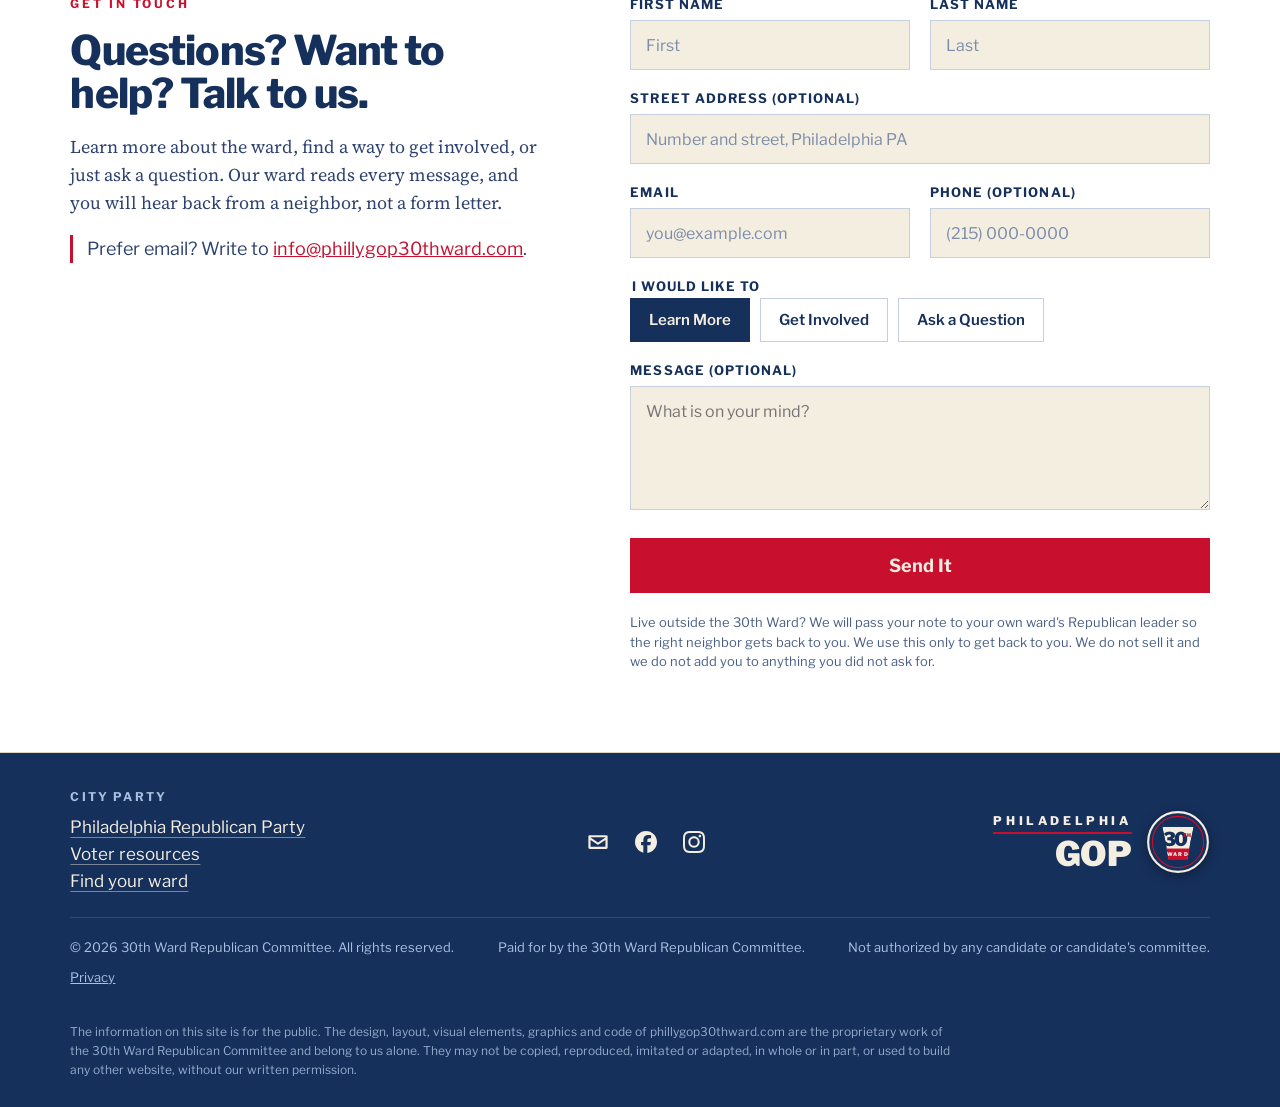
==== commit 04e08e71: "Add News page with announcements and social; remove homepage Nov 3 section Co-Authored-By: Claude Op" ====
--- a/index.html
+++ b/index.html
@@ -38,7 +38,7 @@
     Calendar: edit data/events.json
   FORM: sends through FormSubmit to info@phillygop30thward.com.
 -->
-<link rel="stylesheet" href="style.css?v=20261111b">
+<link rel="stylesheet" href="style.css?v=20261111c">
 <script type="application/ld+json">{"@context": "https://schema.org", "@type": "WebPage", "url": "https://phillygop30thward.com/", "name": "Philly GOP 30th Ward Republicans · Philadelphia", "primaryImageOfPage": {"@type": "ImageObject", "url": "https://phillygop30thward.com/img/logo-square.jpg", "width": 1200, "height": 1200}}</script>
 <script type="application/ld+json">{"@context": "https://schema.org", "identifier": "w30-r7kzx", "@type": "Organization", "name": "30th Ward Republican Committee", "alternateName": ["Philly GOP 30th Ward", "30th Ward Republicans", "30th Ward GOP", "Philadelphia 30th Ward Republicans"], "url": "https://phillygop30thward.com/", "logo": "https://phillygop30thward.com/img/sig-badge.png", "image": ["https://phillygop30thward.com/img/logo-square.jpg", "https://phillygop30thward.com/img/share.jpg"], "description": "The Republican Party's local ward committee for Philadelphia's 30th Ward, covering Graduate Hospital and Southwest Center City.", "email": "info@phillygop30thward.com", "areaServed": {"@type": "Place", "name": "30th Ward, Philadelphia, PA (Graduate Hospital and Southwest Center City)"}, "member": [{"@type": "Person", "name": "Scott Cohen", "jobTitle": "Ward Leader"}, {"@type": "Person", "name": "Shirah M. Brown", "jobTitle": "Chairman, 30th Ward Republican Committee"}]}</script>
 </head>
@@ -55,13 +55,14 @@
       <a class="nl" href="#involved">Get Involved</a>
       <a class="nl" href="#about">About</a>
       <a class="nl" href="calendar.html">Upcoming</a>
+      <a class="nl" href="news.html">News</a>
       <a class="nl" href="voting.html">Resources</a>
       <a class="btn btn-red" href="#start">Get In Touch</a>
       <span class="hd-social"><a class="so" href="https://www.facebook.com/PhillyGOP30thWard" target="_blank" rel="noopener" aria-label="Facebook"><svg viewBox="100 100 500 500" width="16" height="16" aria-hidden="true"><path fill="currentColor" d="M600 350C600 211.92 488.07 100 350 100C211.92 100 100 211.92 100 350C100 467.24 180.71 565.62 289.60 592.63L289.60 426.39L238.05 426.39L238.05 350L289.60 350L289.60 317.08C289.60 231.98 328.11 192.55 411.65 192.55C427.49 192.55 454.82 195.65 466 198.76L466 268.01C460.10 267.39 449.85 267.08 437.11 267.08C396.12 267.08 380.28 282.60 380.28 322.98L380.28 350L461.94 350L447.91 426.39L380.28 426.39L380.28 598.16C504.07 583.21 600 477.81 600 350"/></svg></a><a class="so" href="https://www.instagram.com/phillygop30thward" target="_blank" rel="noopener" aria-label="Instagram"><svg viewBox="2.5 2.5 1000 1000" width="16" height="16" aria-hidden="true"><path fill="currentColor" d="M295.42,6c-53.2,2.51-89.53,11-121.29,23.48-32.87,12.81-60.73,30-88.45,57.82S40.89,143,28.17,175.92c-12.31,31.83-20.65,68.19-23,121.42S2.3,367.68,2.56,503.46,3.42,656.26,6,709.6c2.54,53.19,11,89.51,23.48,121.28,12.83,32.87,30,60.72,57.83,88.45S143,964.09,176,976.83c31.8,12.29,68.17,20.67,121.39,23s70.35,2.87,206.09,2.61,152.83-.86,206.16-3.39S799.1,988,830.88,975.58c32.87-12.86,60.74-30,88.45-57.84S964.1,862,976.81,829.06c12.32-31.8,20.69-68.17,23-121.35,2.33-53.37,2.88-70.41,2.62-206.17s-.87-152.78-3.4-206.1-11-89.53-23.47-121.32c-12.85-32.87-30-60.7-57.82-88.45S862,40.87,829.07,28.19c-31.82-12.31-68.17-20.7-121.39-23S637.33,2.3,501.54,2.56,348.75,3.4,295.42,6m5.84,903.88c-48.75-2.12-75.22-10.22-92.86-17-23.36-9-40-19.88-57.58-37.29s-28.38-34.11-37.5-57.42c-6.85-17.64-15.1-44.08-17.38-92.83-2.48-52.69-3-68.51-3.29-202s.22-149.29,2.53-202c2.08-48.71,10.23-75.21,17-92.84,9-23.39,19.84-40,37.29-57.57s34.1-28.39,57.43-37.51c17.62-6.88,44.06-15.06,92.79-17.38,52.73-2.5,68.53-3,202-3.29s149.31.21,202.06,2.53c48.71,2.12,75.22,10.19,92.83,17,23.37,9,40,19.81,57.57,37.29s28.4,34.07,37.52,57.45c6.89,17.57,15.07,44,17.37,92.76,2.51,52.73,3.08,68.54,3.32,202s-.23,149.31-2.54,202c-2.13,48.75-10.21,75.23-17,92.89-9,23.35-19.85,40-37.31,57.56s-34.09,28.38-57.43,37.5c-17.6,6.87-44.07,15.07-92.76,17.39-52.73,2.48-68.53,3-202.05,3.29s-149.27-.25-202-2.53m407.6-674.61a60,60,0,1,0,59.88-60.1,60,60,0,0,0-59.88,60.1M245.77,503c.28,141.8,115.44,256.49,257.21,256.22S759.52,643.8,759.25,502,643.79,245.48,502,245.76,245.5,361.22,245.77,503m90.06-.18a166.67,166.67,0,1,1,167,166.34,166.65,166.65,0,0,1-167-166.34"/></svg></a></span>
       <button class="menu-btn" type="button" aria-expanded="false" aria-controls="m-panel"><span></span><span></span><span></span><b class="sr-only">Menu</b></button>
     </nav>
   </div>
-  <div class="m-panel" id="m-panel" hidden><a href="#involved">Get Involved</a><a href="#about">About</a><a href="calendar.html">Upcoming</a><a href="voting.html">Resources</a><a href="block-issue.html">Report a Block Issue</a><a href="join.html">Join Our Mailing List</a><a href="https://www.facebook.com/PhillyGOP30thWard" target="_blank" rel="noopener">Facebook</a><a href="https://www.instagram.com/phillygop30thward" target="_blank" rel="noopener">Instagram</a></div>
+  <div class="m-panel" id="m-panel" hidden><a href="#involved">Get Involved</a><a href="#about">About</a><a href="calendar.html">Upcoming</a><a href="news.html">News</a><a href="voting.html">Resources</a><a href="block-issue.html">Report a Block Issue</a><a href="join.html">Join Our Mailing List</a><a href="https://www.facebook.com/PhillyGOP30thWard" target="_blank" rel="noopener">Facebook</a><a href="https://www.instagram.com/phillygop30thward" target="_blank" rel="noopener">Instagram</a></div>
 </header>
 
 <main id="top">
@@ -75,6 +76,7 @@
           <a class="btn btn-red" href="join.html">Join Our Mailing List</a>
           <a class="btn btn-line" href="#start">Get In Touch</a>
         </div>
+        <p class="hero-issue"><b>Our newsletter and ward activities begin in the new year.</b> <a href="join.html">Sign up now</a>.</p>
         <p class="hero-issue">Something on your block that needs attention? <a href="block-issue.html">Tell us about it</a>.</p>
       </div>
       <figure class="ward-map" aria-label="Map of the 30th Ward's 17 divisions, shaded by filled committee seats">
@@ -112,15 +114,6 @@
           <div class="dv-btns"><a class="btn btn-red" id="dv-contact" href="#start">Get In Touch</a><a class="btn btn-line" id="dv-pollink" href="voting.html#polls">Polling Place</a></div>
         </div>
         <p class="dv-tip">Tap a division to see its polling place and seats.</p>
-    </div>
-  </section>
-
-  <section class="thanks" id="thank-you" aria-label="Thank you">
-    <div class="wrap">
-      <p class="eyebrow">November 3, 2026</p>
-      <h2 class="big">Thank you for showing up.</h2>
-      <p class="serif thanks-copy">To every neighbor who voted, and every volunteer who stood outside a polling place in the 30th: thank you. Election Day is one day. The work on our blocks goes on all year, and there is still a place for you in it.</p>
-      <p class="thanks-next"><b>Our newsletter and ward activities begin in the new year.</b> <a href="join.html">Sign up now</a> and you will be the first to hear.</p>
     </div>
   </section>
 
--- a/style.css
+++ b/style.css
@@ -669,3 +669,21 @@
   .ft{align-items:center}
   .ft .ft-social{margin:0}
   .ft .ft-cols{order:2} .ft .ft-social{order:1}
+  /* News page (Nov 2026) */
+  .news{list-style:none;margin:0;padding:0;display:flex;flex-direction:column;gap:16px}
+  .news-item{background:#fff;border:1px solid var(--hair);border-left:4px solid var(--red);padding:22px 26px;display:flex;flex-direction:column;gap:8px}
+  .news-item h3{font-size:22px;font-weight:800;margin:0;color:var(--navy)}
+  .news-item p{margin:0;font-size:17px;line-height:1.55;color:var(--navy);max-width:70ch}
+  .news-date{font-size:12px!important;font-weight:700;letter-spacing:.14em;text-transform:uppercase;color:var(--red)!important}
+  .news-link{color:var(--red);font-weight:700;text-decoration:underline;align-self:flex-start}
+  .social-grid{display:grid;grid-template-columns:repeat(2,minmax(0,1fr));gap:20px;align-items:start}
+  .social-card{background:#fff;border:1px solid var(--hair);border-top:4px solid var(--navy);padding:24px 26px;display:flex;flex-direction:column;gap:12px;min-width:0}
+  .social-card h3{font-size:24px;font-weight:800;margin:0}
+  .social-card p{margin:0;font-size:16px;line-height:1.5}
+  .fb-slot{display:flex;flex-direction:column;gap:8px;align-items:flex-start;max-width:100%;overflow:hidden}
+  .fb-note{font-size:13px!important;color:var(--caption)}
+  .fb-note a{color:inherit}
+  .ig-posts{display:flex;flex-direction:column;gap:6px}
+  .ig-posts a{color:var(--red);font-weight:700}
+  @media (max-width:760px){.social-grid{grid-template-columns:1fr}}
+  .social-card .btn{padding:14px 26px;font-size:16px;display:inline-block}
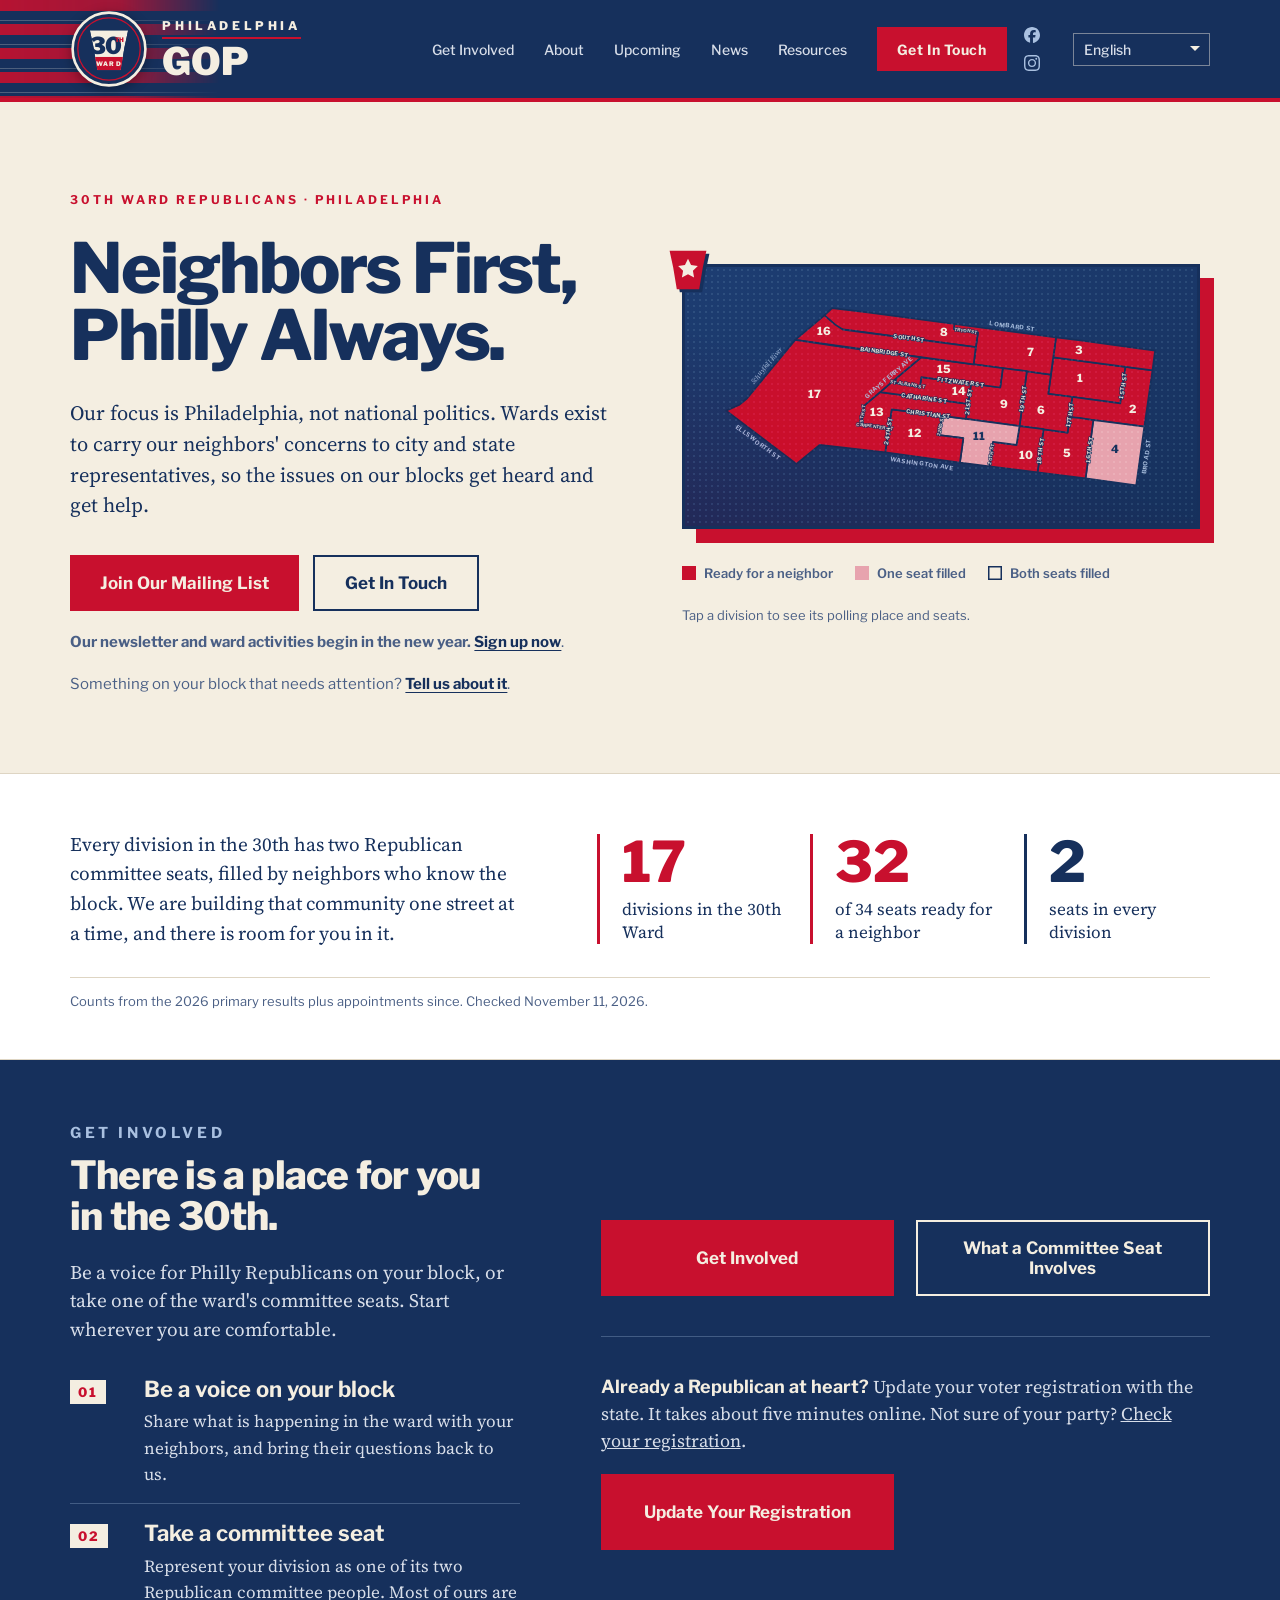
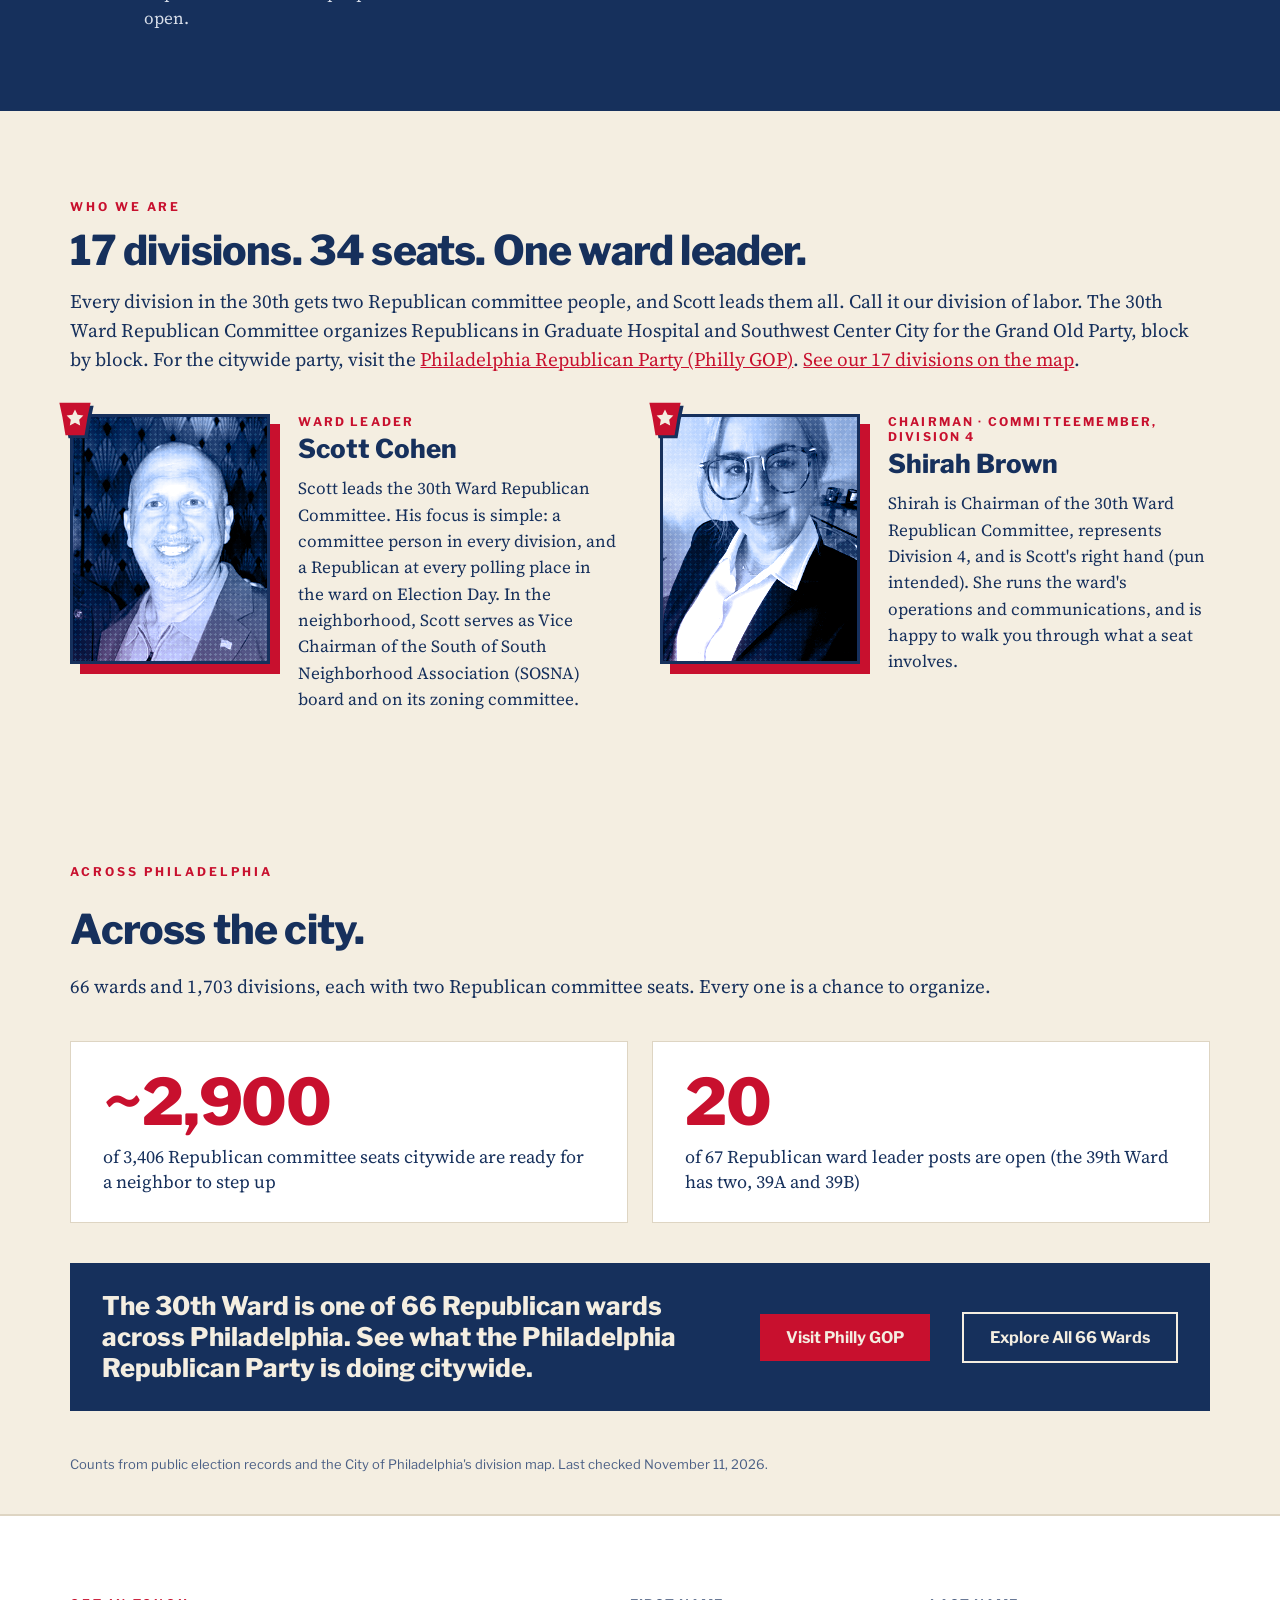
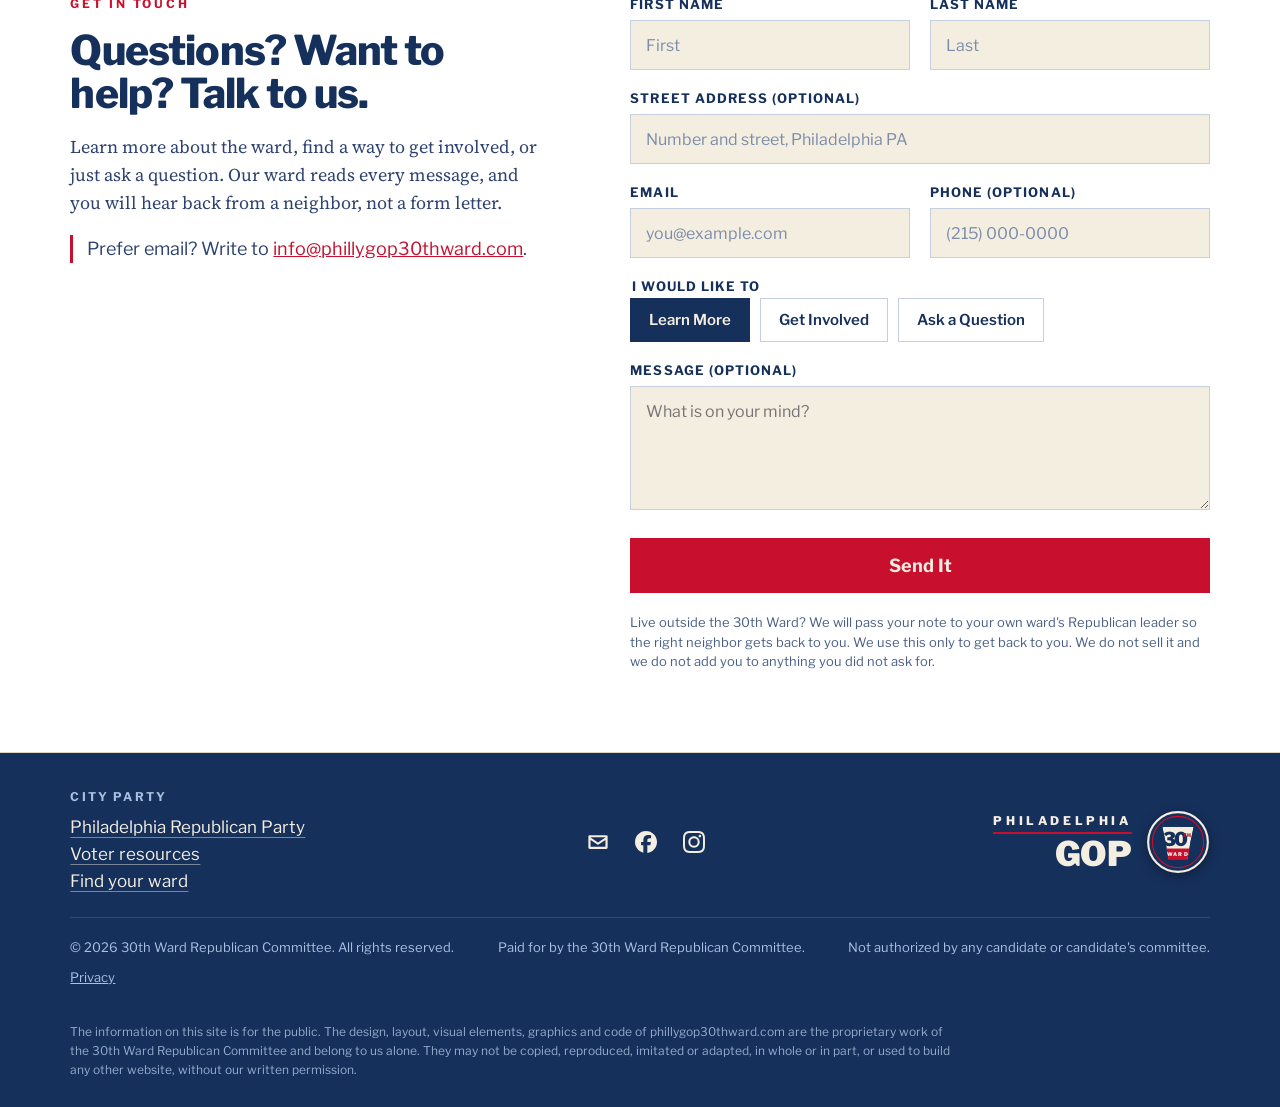
==== commit d6a4944c: "Get Involved: trim to two buttons and one registration button Co-Authored-By: Claude Opus 5.5 <norep" ====
--- a/index.html
+++ b/index.html
@@ -149,10 +149,10 @@
       </div>
       </div>
       <div class="inv-right">
-        <p class="ctas"><a class="btn btn-red" href="#start">Get Involved</a><a class="btn btn-line-light" href="committee-seat.html">What a Committee Seat Involves</a><a class="btn btn-line-light" href="wards.html">See the Citywide Map</a><a class="btn btn-line-light" href="join.html">Join Our Mailing List</a></p>
+        <p class="ctas"><a class="btn btn-red" href="#start">Get Involved</a><a class="btn btn-line-light" href="committee-seat.html">What a Committee Seat Involves</a></p>
         <div class="switch">
-          <p><b>Already a Republican at heart?</b> Update your voter registration with the state. It takes about five minutes online.</p>
-          <p class="switch-links"><a class="btn btn-red" href="https://www.pavoterservices.pa.gov/Pages/VoterRegistrationApplication.aspx" target="_blank" rel="noopener">Update Your Registration</a><a class="btn btn-line-light" href="https://www.pavoterservices.pa.gov/pages/voterregistrationstatus.aspx" target="_blank" rel="noopener">Check Your Current Party</a></p>
+          <p><b>Already a Republican at heart?</b> Update your voter registration with the state. It takes about five minutes online. Not sure of your party? <a href="https://www.pavoterservices.pa.gov/pages/voterregistrationstatus.aspx" target="_blank" rel="noopener" style="color:inherit;text-decoration:underline">Check your registration</a>.</p>
+          <p class="switch-links"><a class="btn btn-red" href="https://www.pavoterservices.pa.gov/Pages/VoterRegistrationApplication.aspx" target="_blank" rel="noopener">Update Your Registration</a></p>
         </div>
       </div>
     </div>
